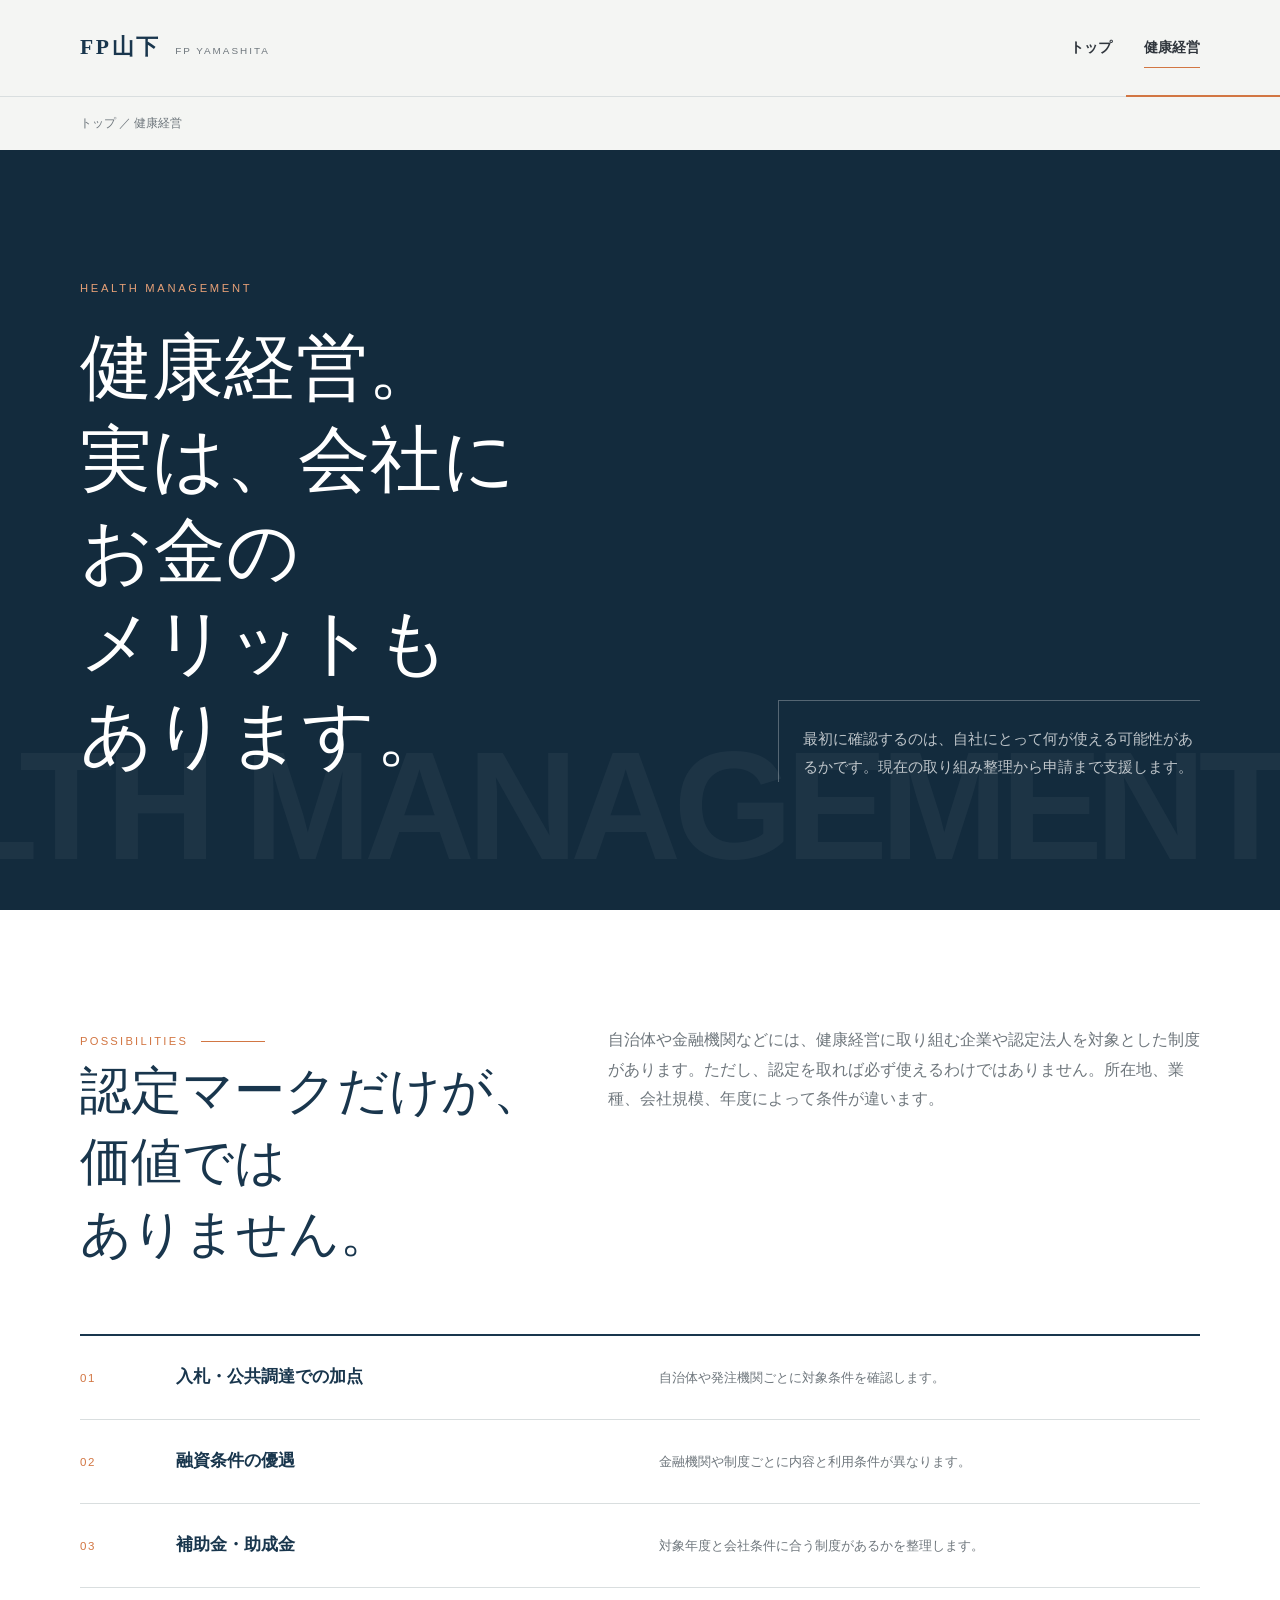
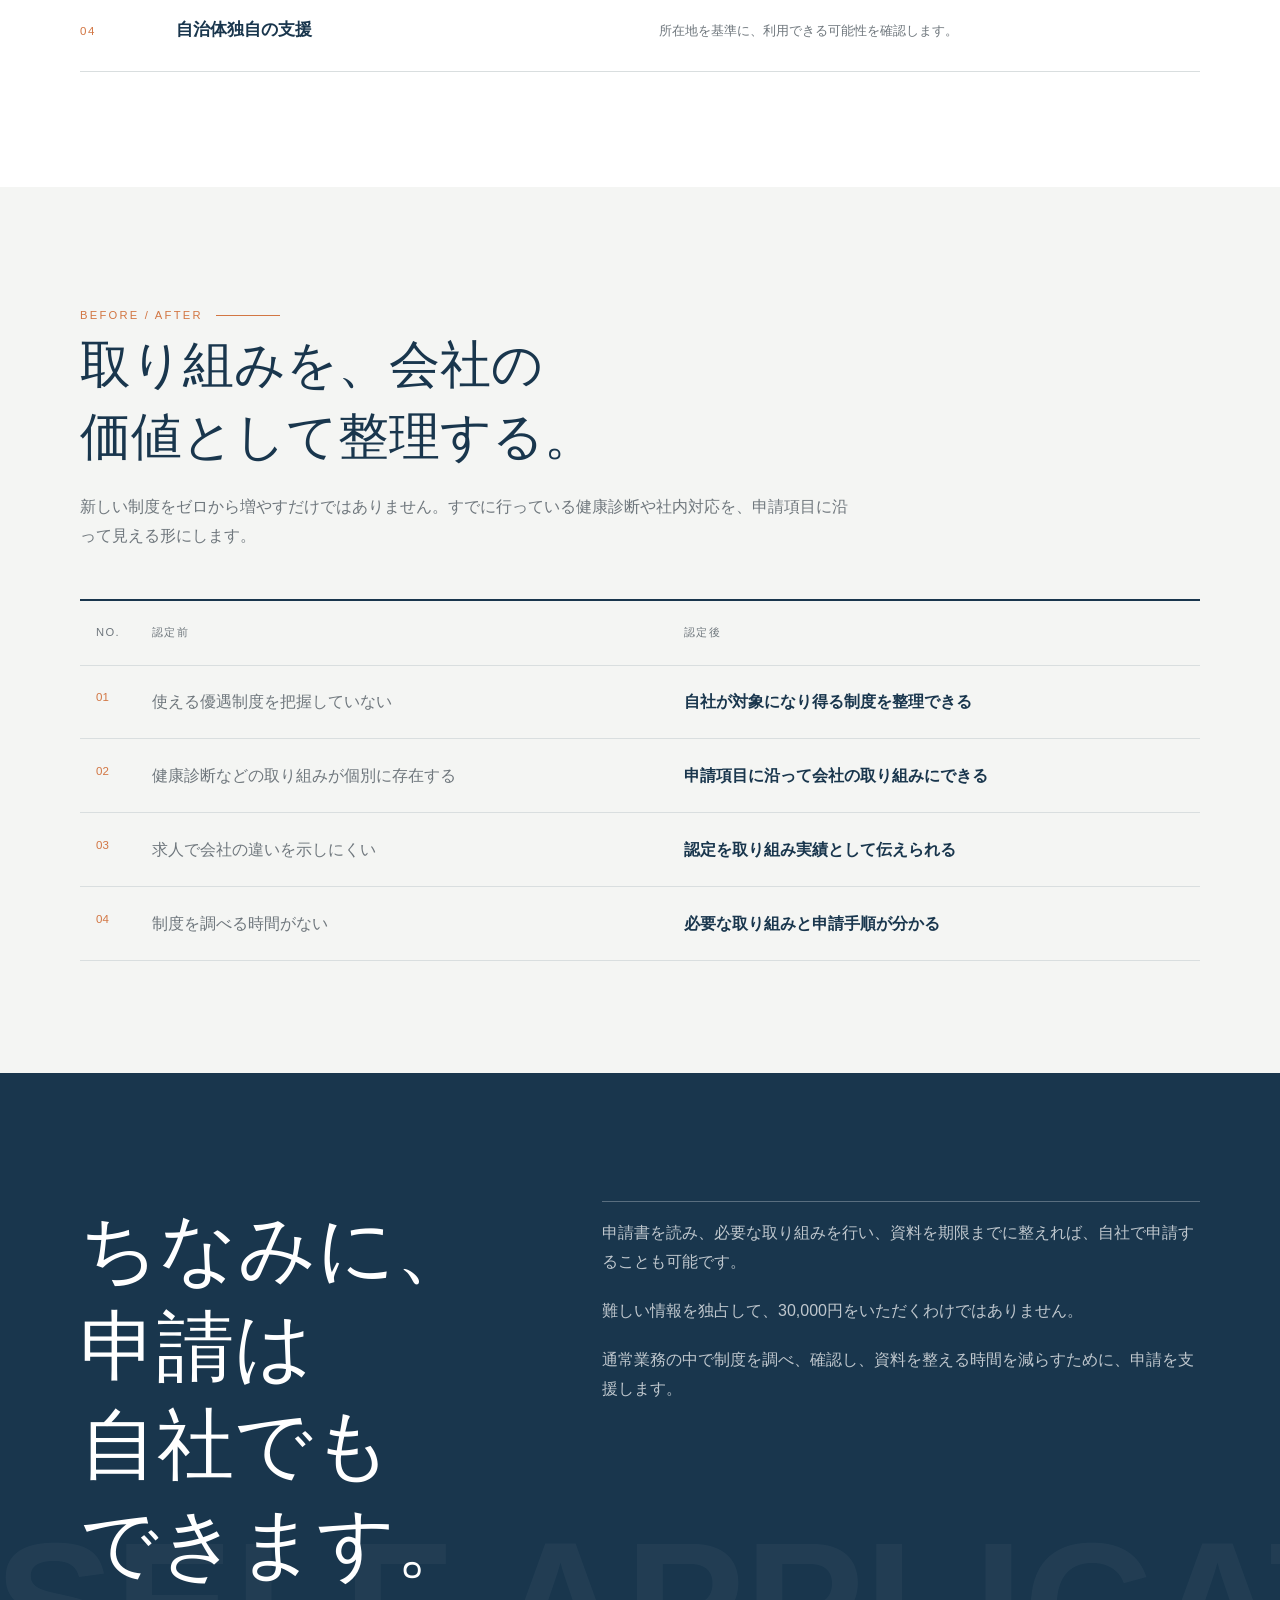
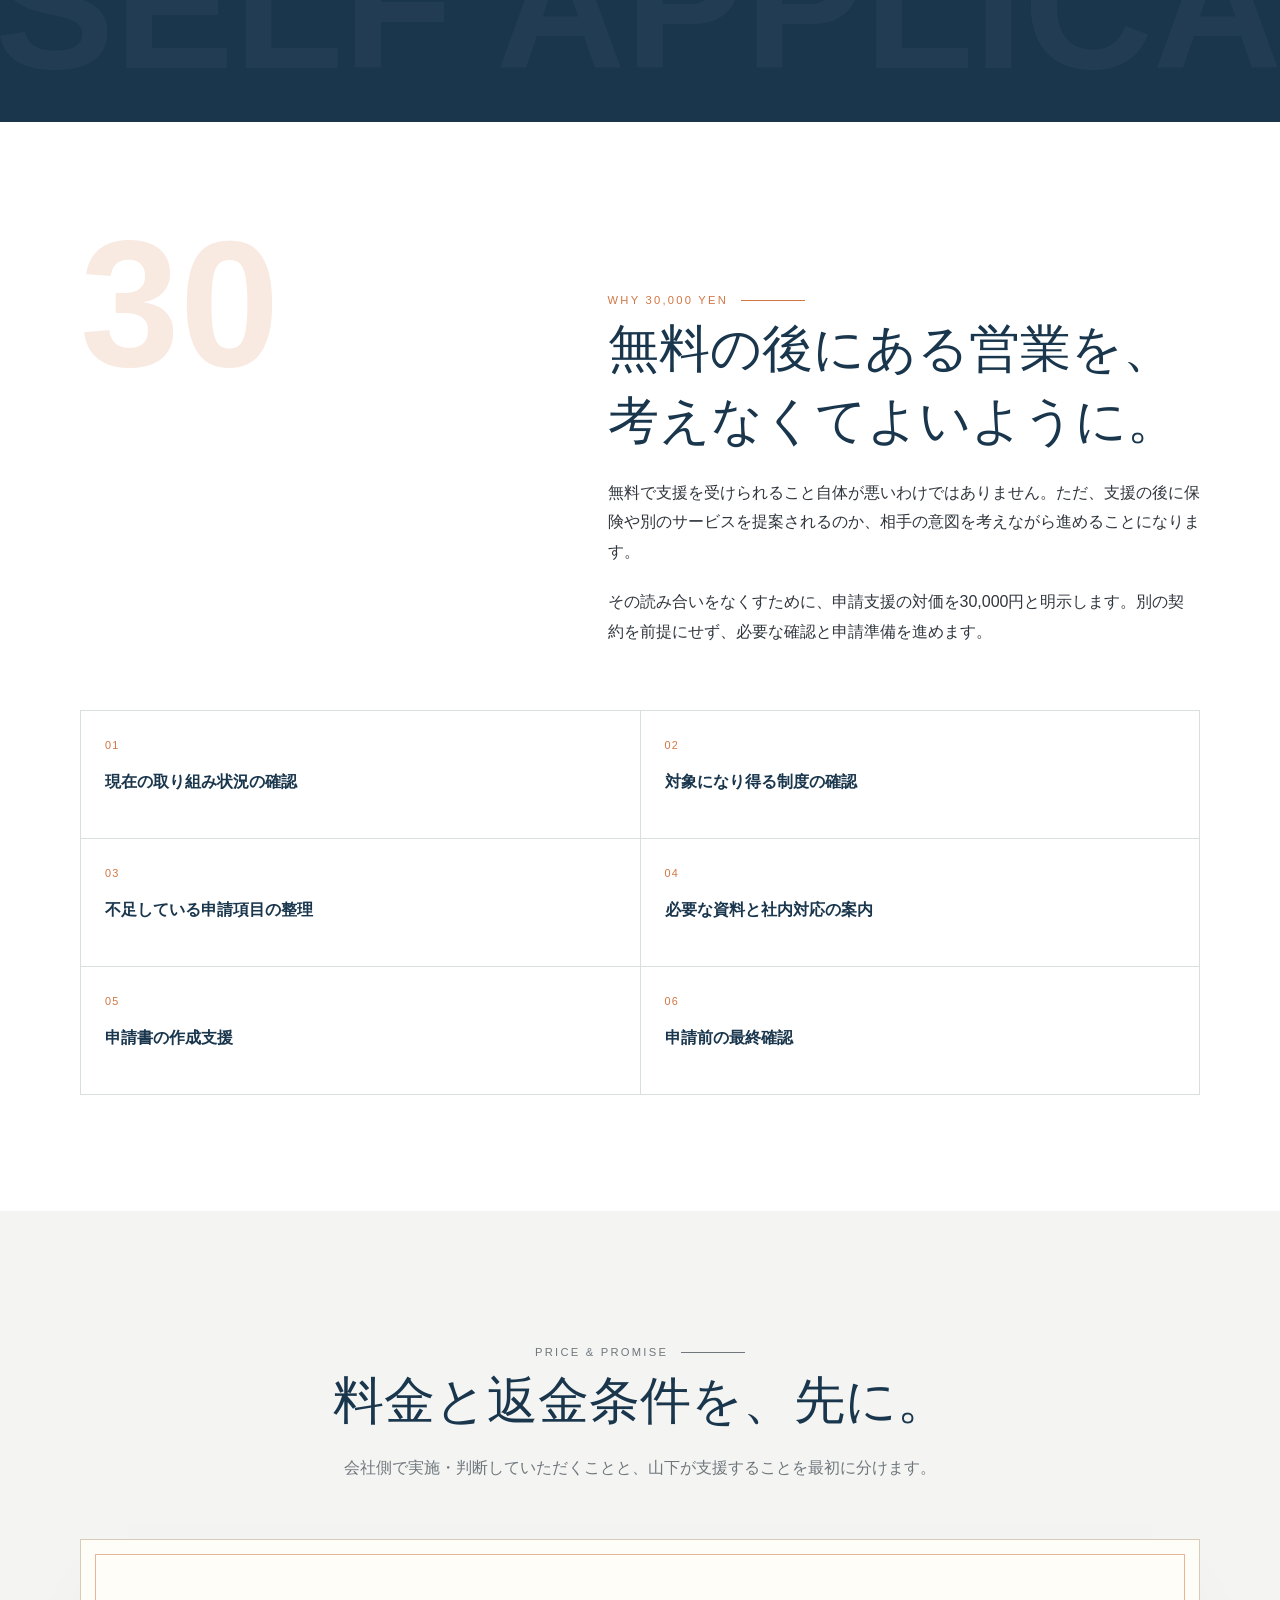
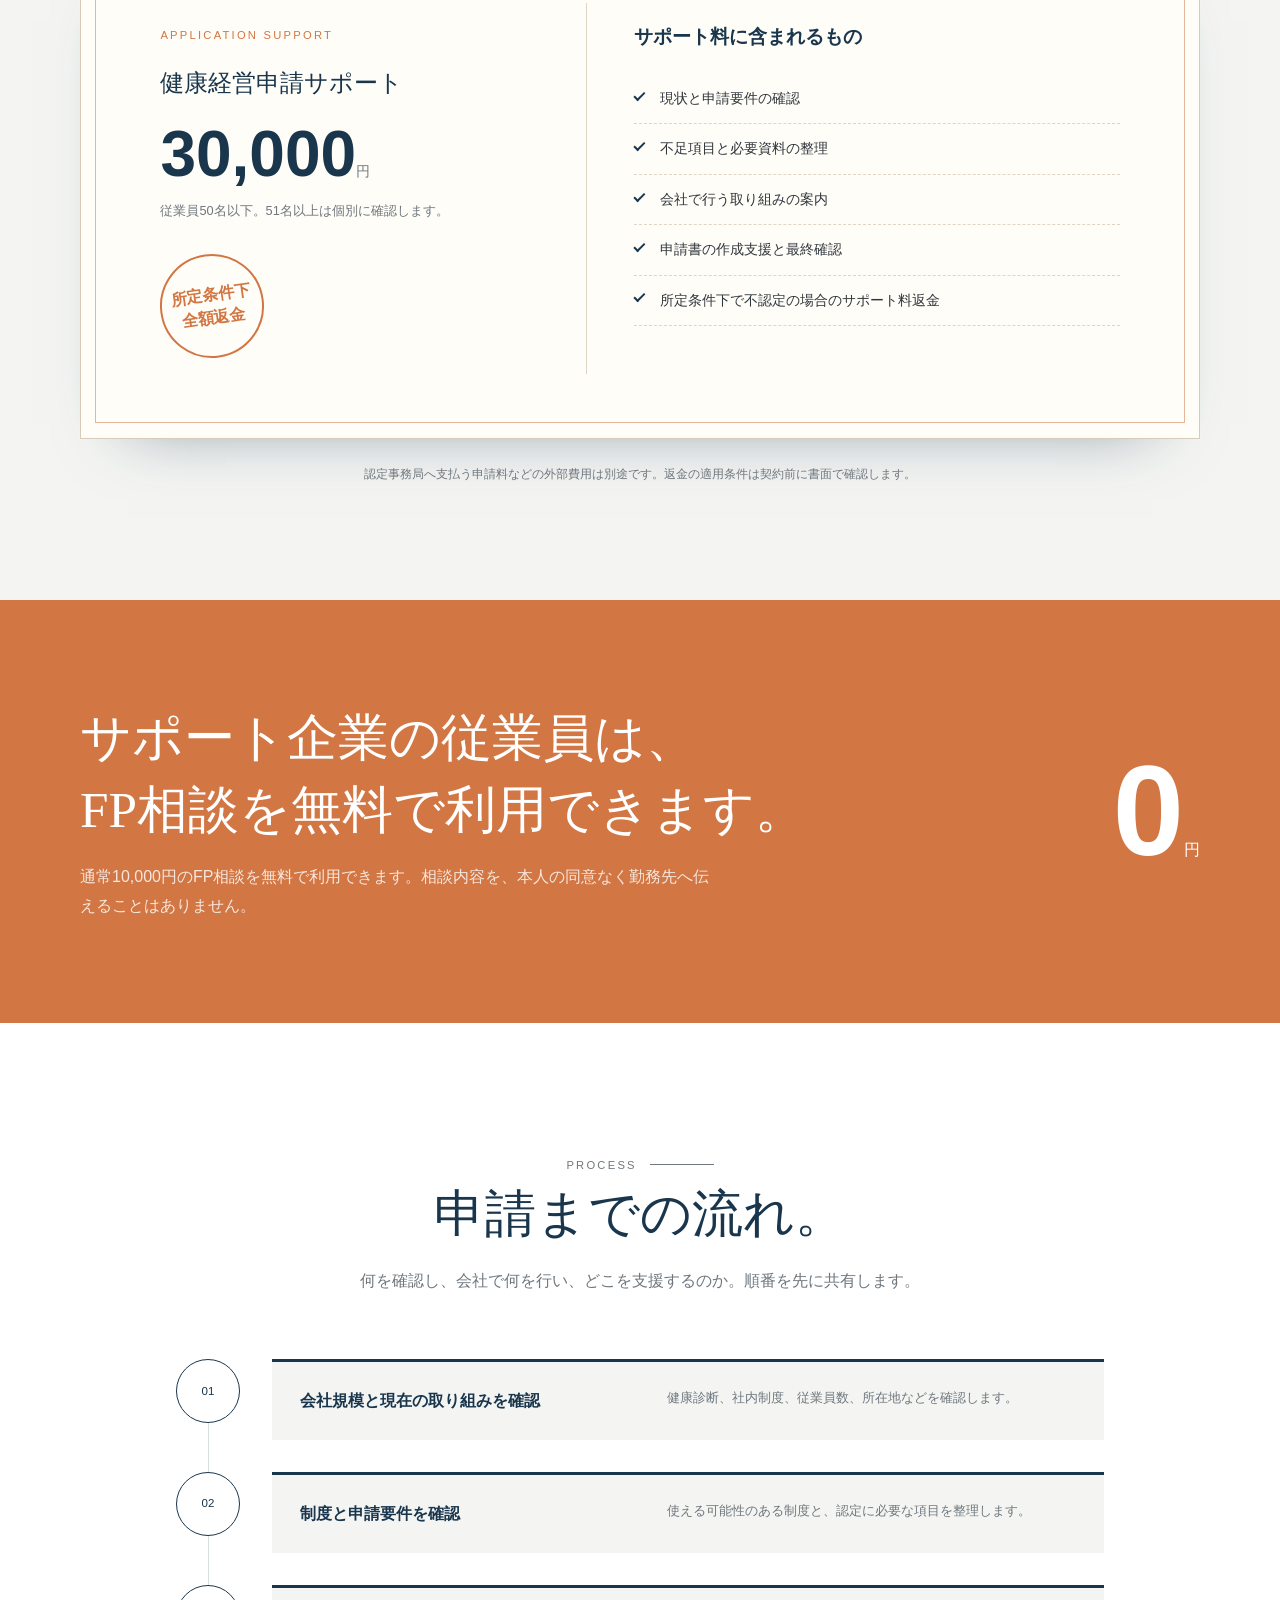
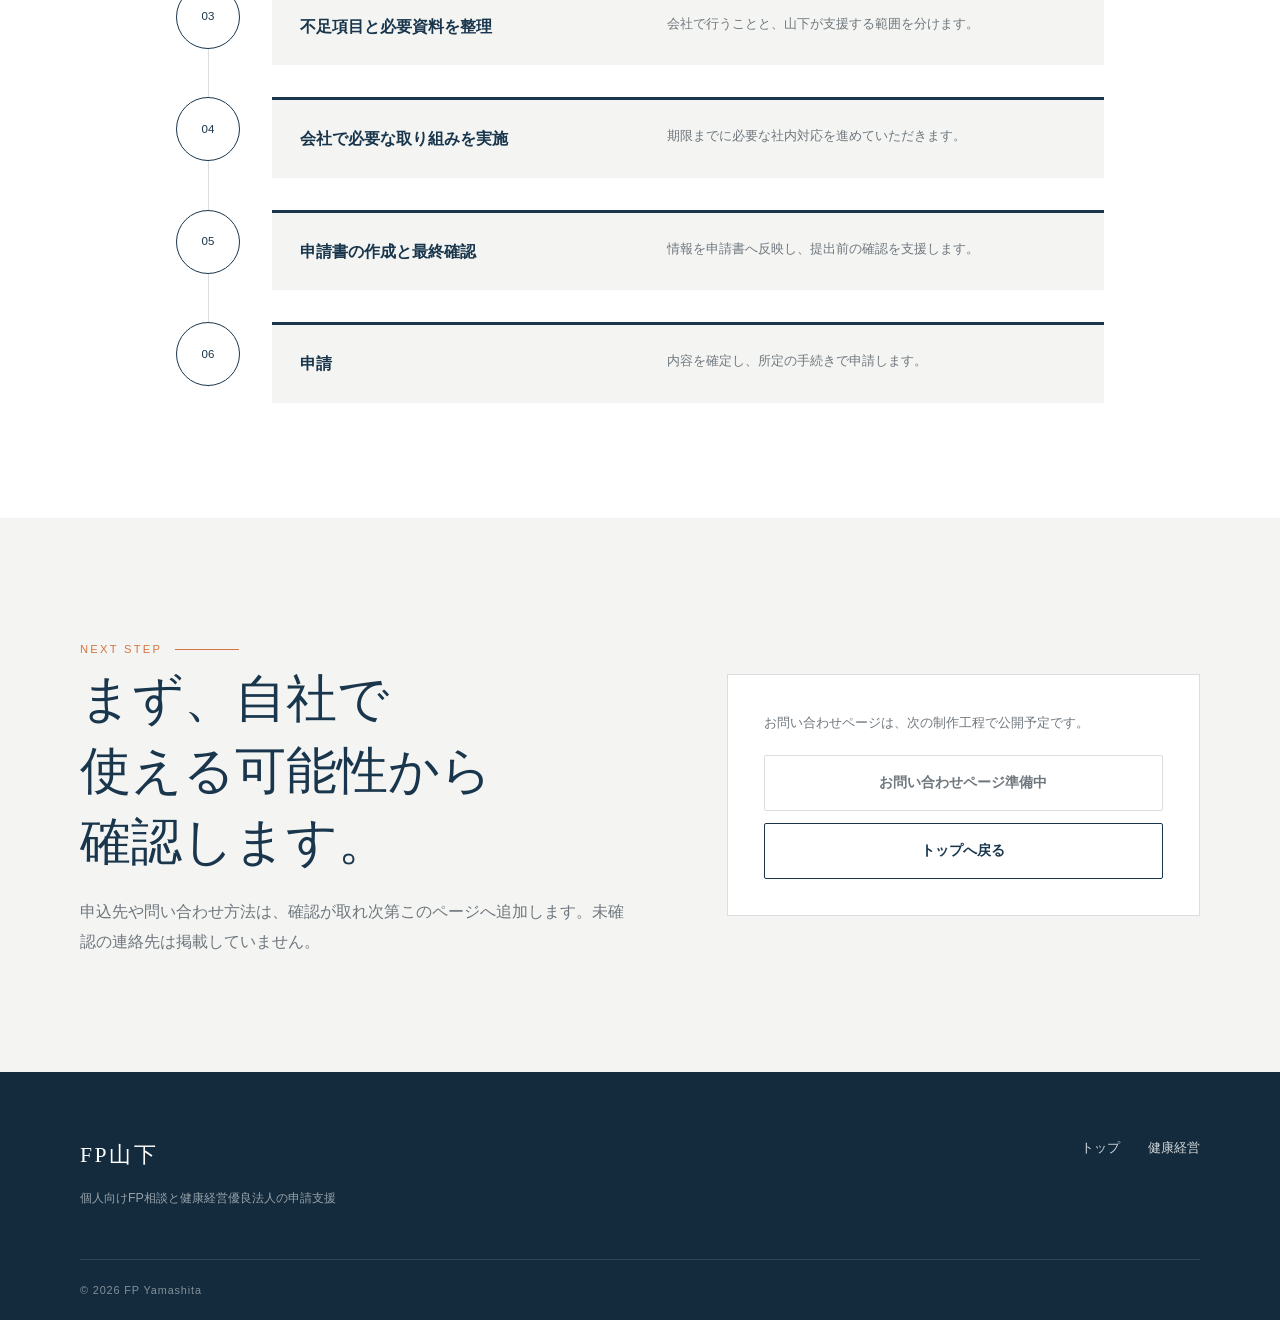
==== health-management.html @ 59bc4664 "Add health management page" ====
<!doctype html>
<html lang="ja">
<head>
  <meta charset="utf-8">
  <meta name="viewport" content="width=device-width, initial-scale=1.0">
  <meta name="robots" content="noindex, nofollow">
  <meta name="theme-color" content="#19364D">
  <title>健康経営申請サポート｜FP山下</title>
  <meta name="description" content="建設業を中心に、健康経営優良法人の申請を30,000円で支援。自社申請できることも先に伝え、使える可能性のある制度と申請手順を整理します。">
  <link rel="canonical" href="https://dokechi.github.io/fp-yamashita/health-management.html">
  <meta property="og:type" content="website">
  <meta property="og:title" content="健康経営申請サポート｜FP山下">
  <meta property="og:description" content="健康経営優良法人の申請支援について、金銭的メリットの可能性、料金、返金条件、申請の流れをまとめています。">
  <meta property="og:url" content="https://dokechi.github.io/fp-yamashita/health-management.html">
  <meta name="twitter:card" content="summary">
  <link rel="stylesheet" href="assets/css/_shared.css">
  <style>
    @media (max-width: 768px) {
      .page-hero__inner { padding-top: 4.5rem; }
    }
  </style>
  <script type="application/ld+json">
  {
    "@context": "https://schema.org",
    "@type": "WebPage",
    "name": "健康経営申請サポート｜FP山下",
    "url": "https://dokechi.github.io/fp-yamashita/health-management.html",
    "description": "健康経営優良法人の申請支援について、金銭的メリットの可能性、料金、返金条件、申請の流れをまとめたページです。",
    "isPartOf": {
      "@type": "WebSite",
      "name": "FP山下",
      "url": "https://dokechi.github.io/fp-yamashita/"
    }
  }
  </script>
</head>
<body>
  <a class="skip-link" href="#main">本文へ移動</a>

  <!-- ZOROYA:HEADER -->
  <header class="site-header">
    <div class="site-header__inner">
      <a class="site-brand" href="index.html" aria-label="FP山下 トップページ">
        <span class="site-brand__name">FP山下</span>
        <span class="site-brand__en">FP YAMASHITA</span>
      </a>
      <button class="site-menu-toggle" type="button" aria-expanded="false" aria-controls="site-nav">
        <span></span><span></span><span></span>
        <span class="sr-only">メニューを開く</span>
      </button>
      <nav id="site-nav" class="site-nav" aria-label="メインメニュー">
        <a href="index.html">トップ</a>
        <a href="health-management.html" aria-current="page">健康経営</a>
      </nav>
    </div>
  </header>
  <!-- /ZOROYA:HEADER -->

  <!-- ZOROYA:MAIN -->
  <main id="main">
    <div class="breadcrumb" aria-label="パンくずリスト"><a href="index.html">トップ</a> ／ 健康経営</div>

    <section class="page-hero" aria-labelledby="page-title">
      <div class="page-hero__inner">
        <div class="page-hero__copy">
          <p class="page-hero__eyebrow">HEALTH MANAGEMENT</p>
          <h1 id="page-title">健康経営。<br>実は、会社にお金の<br>メリットもあります。</h1>
        </div>
        <p class="page-hero__lead">最初に確認するのは、自社にとって何が使える可能性があるかです。現在の取り組み整理から申請まで支援します。</p>
      </div>
    </section>

    <section class="health-benefits" aria-labelledby="benefits-title">
      <div class="section-shell">
        <div class="health-benefits__head">
          <div>
            <p class="section-label">POSSIBILITIES</p>
            <h2 id="benefits-title">認定マークだけが、<br>価値ではありません。</h2>
          </div>
          <p class="health-benefits__copy">自治体や金融機関などには、健康経営に取り組む企業や認定法人を対象とした制度があります。ただし、認定を取れば必ず使えるわけではありません。所在地、業種、会社規模、年度によって条件が違います。</p>
        </div>
        <div class="health-benefits__index">
          <div class="health-benefits__row"><span class="health-benefits__no">01</span><strong>入札・公共調達での加点</strong><span>自治体や発注機関ごとに対象条件を確認します。</span></div>
          <div class="health-benefits__row"><span class="health-benefits__no">02</span><strong>融資条件の優遇</strong><span>金融機関や制度ごとに内容と利用条件が異なります。</span></div>
          <div class="health-benefits__row"><span class="health-benefits__no">03</span><strong>補助金・助成金</strong><span>対象年度と会社条件に合う制度があるかを整理します。</span></div>
          <div class="health-benefits__row"><span class="health-benefits__no">04</span><strong>自治体独自の支援</strong><span>所在地を基準に、利用できる可能性を確認します。</span></div>
        </div>
      </div>
    </section>

    <section class="health-comparison" aria-labelledby="comparison-title">
      <div class="section-shell">
        <div class="health-comparison__head">
          <p class="section-label">BEFORE / AFTER</p>
          <h2 id="comparison-title">取り組みを、会社の価値として整理する。</h2>
          <p class="health-comparison__lead">新しい制度をゼロから増やすだけではありません。すでに行っている健康診断や社内対応を、申請項目に沿って見える形にします。</p>
        </div>
        <div class="health-table" role="table" aria-label="認定前と認定後の比較">
          <div class="health-table__row health-table__row--head" role="row"><div role="columnheader">NO.</div><div role="columnheader">認定前</div><div role="columnheader">認定後</div></div>
          <div class="health-table__row" role="row"><div class="health-table__no" role="cell">01</div><div class="health-table__before" role="cell">使える優遇制度を把握していない</div><div class="health-table__after" role="cell">自社が対象になり得る制度を整理できる</div></div>
          <div class="health-table__row" role="row"><div class="health-table__no" role="cell">02</div><div class="health-table__before" role="cell">健康診断などの取り組みが個別に存在する</div><div class="health-table__after" role="cell">申請項目に沿って会社の取り組みにできる</div></div>
          <div class="health-table__row" role="row"><div class="health-table__no" role="cell">03</div><div class="health-table__before" role="cell">求人で会社の違いを示しにくい</div><div class="health-table__after" role="cell">認定を取り組み実績として伝えられる</div></div>
          <div class="health-table__row" role="row"><div class="health-table__no" role="cell">04</div><div class="health-table__before" role="cell">制度を調べる時間がない</div><div class="health-table__after" role="cell">必要な取り組みと申請手順が分かる</div></div>
        </div>
      </div>
    </section>

    <section class="health-statement" aria-labelledby="self-title">
      <div class="section-shell health-statement__inner">
        <h2 id="self-title">ちなみに、<br>申請は自社でも<br>できます。</h2>
        <div class="health-statement__body">
          <p>申請書を読み、必要な取り組みを行い、資料を期限までに整えれば、自社で申請することも可能です。</p>
          <p>難しい情報を独占して、30,000円をいただくわけではありません。</p>
          <p>通常業務の中で制度を調べ、確認し、資料を整える時間を減らすために、申請を支援します。</p>
        </div>
      </div>
    </section>

    <section class="health-reason" aria-labelledby="reason-title">
      <div class="section-shell">
        <div class="health-reason__grid">
          <div class="health-reason__number" aria-hidden="true">30</div>
          <div class="health-reason__copy">
            <p class="section-label">WHY 30,000 YEN</p>
            <h2 id="reason-title">無料の後にある営業を、考えなくてよいように。</h2>
            <p>無料で支援を受けられること自体が悪いわけではありません。ただ、支援の後に保険や別のサービスを提案されるのか、相手の意図を考えながら進めることになります。</p>
            <p>その読み合いをなくすために、申請支援の対価を30,000円と明示します。別の契約を前提にせず、必要な確認と申請準備を進めます。</p>
          </div>
        </div>
        <div class="health-scope" aria-label="サポート内容">
          <div class="health-scope__item"><span>01</span><strong>現在の取り組み状況の確認</strong></div>
          <div class="health-scope__item"><span>02</span><strong>対象になり得る制度の確認</strong></div>
          <div class="health-scope__item"><span>03</span><strong>不足している申請項目の整理</strong></div>
          <div class="health-scope__item"><span>04</span><strong>必要な資料と社内対応の案内</strong></div>
          <div class="health-scope__item"><span>05</span><strong>申請書の作成支援</strong></div>
          <div class="health-scope__item"><span>06</span><strong>申請前の最終確認</strong></div>
        </div>
      </div>
    </section>

    <section class="health-price" aria-labelledby="price-title">
      <div class="section-shell">
        <div class="health-price__head">
          <p class="section-label">PRICE &amp; PROMISE</p>
          <h2 id="price-title">料金と返金条件を、先に。</h2>
          <p>会社側で実施・判断していただくことと、山下が支援することを最初に分けます。</p>
        </div>
        <div class="health-certificate">
          <div class="health-certificate__frame">
            <div class="health-certificate__left">
              <span class="health-certificate__label">APPLICATION SUPPORT</span>
              <div class="health-certificate__plan">健康経営申請サポート</div>
              <div class="health-certificate__price">30,000<small>円</small></div>
              <p>従業員50名以下。51名以上は個別に確認します。</p>
              <div class="health-certificate__stamp">所定条件下<br>全額返金</div>
            </div>
            <div class="health-certificate__right">
              <h3>サポート料に含まれるもの</h3>
              <ul>
                <li>現状と申請要件の確認</li>
                <li>不足項目と必要資料の整理</li>
                <li>会社で行う取り組みの案内</li>
                <li>申請書の作成支援と最終確認</li>
                <li>所定条件下で不認定の場合のサポート料返金</li>
              </ul>
            </div>
          </div>
        </div>
        <p class="health-price__notes">認定事務局へ支払う申請料などの外部費用は別途です。返金の適用条件は契約前に書面で確認します。</p>
      </div>
    </section>

    <section class="health-employee" aria-labelledby="employee-title">
      <div class="section-shell health-employee__inner">
        <div>
          <h2 id="employee-title">サポート企業の従業員は、<br>FP相談を無料で利用できます。</h2>
          <p>通常10,000円のFP相談を無料で利用できます。相談内容を、本人の同意なく勤務先へ伝えることはありません。</p>
        </div>
        <div class="health-employee__zero">0<small>円</small></div>
      </div>
    </section>

    <section class="health-process" aria-labelledby="process-title">
      <div class="section-shell">
        <div class="health-process__head">
          <p class="section-label">PROCESS</p>
          <h2 id="process-title">申請までの流れ。</h2>
          <p>何を確認し、会社で何を行い、どこを支援するのか。順番を先に共有します。</p>
        </div>
        <div class="health-process__lanes">
          <div class="health-process__row"><span class="health-process__node">01</span><div class="health-process__card"><strong>会社規模と現在の取り組みを確認</strong><p>健康診断、社内制度、従業員数、所在地などを確認します。</p></div></div>
          <div class="health-process__row"><span class="health-process__node">02</span><div class="health-process__card"><strong>制度と申請要件を確認</strong><p>使える可能性のある制度と、認定に必要な項目を整理します。</p></div></div>
          <div class="health-process__row"><span class="health-process__node">03</span><div class="health-process__card"><strong>不足項目と必要資料を整理</strong><p>会社で行うことと、山下が支援する範囲を分けます。</p></div></div>
          <div class="health-process__row"><span class="health-process__node">04</span><div class="health-process__card"><strong>会社で必要な取り組みを実施</strong><p>期限までに必要な社内対応を進めていただきます。</p></div></div>
          <div class="health-process__row"><span class="health-process__node">05</span><div class="health-process__card"><strong>申請書の作成と最終確認</strong><p>情報を申請書へ反映し、提出前の確認を支援します。</p></div></div>
          <div class="health-process__row"><span class="health-process__node">06</span><div class="health-process__card"><strong>申請</strong><p>内容を確定し、所定の手続きで申請します。</p></div></div>
        </div>
      </div>
    </section>

    <section class="health-cta" aria-labelledby="cta-title">
      <div class="section-shell health-cta__grid">
        <div>
          <p class="section-label">NEXT STEP</p>
          <h2 id="cta-title">まず、自社で使える可能性から確認します。</h2>
          <p class="health-cta__lead">申込先や問い合わせ方法は、確認が取れ次第このページへ追加します。未確認の連絡先は掲載していません。</p>
        </div>
        <div class="health-cta__panel">
          <p>お問い合わせページは、次の制作工程で公開予定です。</p>
          <div class="health-cta__actions">
            <span class="button button--disabled" aria-disabled="true">お問い合わせページ準備中</span>
            <a class="button button--ghost" href="index.html">トップへ戻る</a>
          </div>
        </div>
      </div>
    </section>
  </main>
  <!-- /ZOROYA:MAIN -->

  <!-- ZOROYA:FOOTER -->
  <footer class="site-footer">
    <div class="site-footer__inner">
      <div>
        <div class="site-footer__brand">FP山下</div>
        <p>個人向けFP相談と健康経営優良法人の申請支援</p>
      </div>
      <nav class="site-footer__nav" aria-label="フッターメニュー">
        <a href="index.html">トップ</a>
        <a href="health-management.html" aria-current="page">健康経営</a>
      </nav>
    </div>
    <div class="site-footer__bottom">&copy; 2026 FP Yamashita</div>
  </footer>
  <!-- /ZOROYA:FOOTER -->

  <script src="assets/js/app.js" defer></script>
</body>
</html>
---- assets/css/_shared.css ----
:root {
  color-scheme: light;
  --color-bg: #F4F5F3;
  --color-surface: #FFFFFF;
  --color-ink: #19364D;
  --color-text: #30363D;
  --color-muted: #6F777D;
  --color-accent: #D27643;
  --color-line: #D9DEDF;
  --color-dark: #132B3D;
  --font-mincho: "Yu Mincho", "Hiragino Mincho ProN", serif;
  --font-gothic: "Hiragino Kaku Gothic ProN", "Yu Gothic", Meiryo, sans-serif;
  --content-width: 1120px;
}

*,
*::before,
*::after {
  box-sizing: border-box;
}

html {
  min-width: 320px;
  scroll-behavior: smooth;
  background: var(--color-bg);
}

body {
  margin: 0;
  min-height: 100svh;
  color: var(--color-text);
  background: var(--color-bg);
  font-family: var(--font-gothic);
  line-height: 1.85;
  -webkit-font-smoothing: antialiased;
  overflow-x: hidden;
}

body.is-menu-open {
  overflow: hidden;
}

a {
  color: inherit;
}

button,
input,
textarea,
select {
  font: inherit;
}

input,
textarea,
select {
  max-width: 100%;
  box-sizing: border-box;
}

input[type="text"],
input[type="email"],
input[type="tel"],
input[type="url"],
textarea,
select {
  width: 100%;
  font-size: 16px;
}

h1,
h2,
h3,
.lead,
.button,
summary {
  word-break: auto-phrase;
  text-wrap: balance;
}

.sr-only {
  position: absolute;
  width: 1px;
  height: 1px;
  padding: 0;
  margin: -1px;
  overflow: hidden;
  clip: rect(0, 0, 0, 0);
  white-space: nowrap;
  border: 0;
}

.skip-link {
  position: fixed;
  top: 0.75rem;
  left: 0.75rem;
  z-index: 100;
  padding: 0.65rem 1rem;
  color: #FFFFFF;
  background: var(--color-dark);
  border-radius: 2px;
  transform: translateY(-180%);
}

.skip-link:focus {
  transform: translateY(0);
}

.site-header {
  position: relative;
  z-index: 30;
  color: var(--color-ink);
  background: rgba(244, 245, 243, 0.94);
  border-bottom: 1px solid var(--color-line);
  backdrop-filter: blur(12px);
}

.site-header::after {
  content: "";
  position: absolute;
  right: 0;
  bottom: -1px;
  width: clamp(3rem, 12vw, 10rem);
  height: 2px;
  background: var(--color-accent);
}

.site-header__inner {
  width: min(100% - 3rem, var(--content-width));
  min-height: 6rem;
  margin-inline: auto;
  display: flex;
  align-items: center;
  justify-content: space-between;
  gap: 2rem;
}

.site-brand {
  display: inline-flex;
  align-items: baseline;
  gap: 0.9rem;
  color: var(--color-ink);
  text-decoration: none;
}

.site-brand__name {
  font-family: var(--font-mincho);
  font-size: 1.35rem;
  font-weight: 600;
  letter-spacing: 0.12em;
}

.site-brand__en {
  color: var(--color-muted);
  font-size: 0.62rem;
  letter-spacing: 0.2em;
}

.site-nav {
  display: flex;
  align-items: center;
  gap: 2rem;
}

.site-nav a {
  position: relative;
  color: var(--color-text);
  font-size: 0.85rem;
  font-weight: 600;
  text-decoration: none;
}

.site-nav a::after {
  content: "";
  position: absolute;
  left: 0;
  right: 100%;
  bottom: -0.45rem;
  height: 1px;
  background: var(--color-accent);
  transition: right 0.25s ease;
}

.site-nav a:hover::after,
.site-nav a[aria-current="page"]::after {
  right: 0;
}

.site-menu-toggle {
  display: none;
  width: 2.75rem;
  height: 2.75rem;
  padding: 0.7rem;
  border: 1px solid var(--color-line);
  background: transparent;
  cursor: pointer;
}

.site-menu-toggle > span:not(.sr-only) {
  display: block;
  width: 100%;
  height: 1px;
  margin: 0.28rem 0;
  background: var(--color-ink);
  transition: transform 0.25s ease, opacity 0.25s ease;
}

.site-header.is-menu-open .site-menu-toggle > span:nth-child(1) {
  transform: translateY(0.57rem) rotate(45deg);
}

.site-header.is-menu-open .site-menu-toggle > span:nth-child(2) {
  opacity: 0;
}

.site-header.is-menu-open .site-menu-toggle > span:nth-child(3) {
  transform: translateY(-0.57rem) rotate(-45deg);
}

.site-footer {
  color: rgba(255, 255, 255, 0.82);
  background: var(--color-dark);
}

.site-footer__inner {
  width: min(100% - 3rem, var(--content-width));
  margin-inline: auto;
  padding: 4rem 0 3rem;
  display: grid;
  grid-template-columns: 1fr auto;
  gap: 3rem;
  align-items: start;
}

.site-footer__brand {
  color: #FFFFFF;
  font-family: var(--font-mincho);
  font-size: 1.35rem;
  letter-spacing: 0.12em;
}

.site-footer p {
  margin: 0.75rem 0 0;
  color: rgba(255, 255, 255, 0.56);
  font-size: 0.78rem;
}

.site-footer__nav {
  display: flex;
  gap: 1.75rem;
}

.site-footer__nav a {
  font-size: 0.8rem;
  text-decoration: none;
}

.site-footer__nav a:hover {
  color: #FFFFFF;
}

.site-footer__bottom {
  width: min(100% - 3rem, var(--content-width));
  margin-inline: auto;
  padding: 1.25rem 0;
  border-top: 1px solid rgba(255, 255, 255, 0.13);
  color: rgba(255, 255, 255, 0.48);
  font-size: 0.68rem;
  letter-spacing: 0.08em;
}

.section-label {
  display: inline-flex;
  align-items: center;
  gap: 0.8rem;
  margin: 0;
  color: var(--color-accent);
  font-size: 0.7rem;
  letter-spacing: 0.2em;
}

.section-label::after {
  content: "";
  width: 4rem;
  height: 1px;
  background: currentColor;
}

.button {
  display: inline-flex;
  align-items: center;
  justify-content: center;
  gap: 1rem;
  min-height: 3.5rem;
  padding: 0.9rem 1.45rem;
  border: 1px solid transparent;
  border-radius: 2px;
  font-size: 0.88rem;
  font-weight: 700;
  line-height: 1.4;
  text-decoration: none;
  transition: transform 0.2s ease, background 0.2s ease, color 0.2s ease;
}

.button:hover {
  transform: translateY(-2px);
}

.button--primary {
  color: #FFFFFF;
  background: var(--color-ink);
}

.button--primary:hover {
  background: #244A66;
}

.button--ghost {
  color: var(--color-ink);
  border-color: var(--color-ink);
  background: transparent;
}

.button--disabled {
  color: var(--color-muted);
  border-color: var(--color-line);
  background: rgba(255, 255, 255, 0.5);
  cursor: not-allowed;
}

/* Temporary home */
.home-page {
  background:
    radial-gradient(circle at 84% 18%, rgba(210, 118, 67, 0.13), transparent 26rem),
    linear-gradient(135deg, rgba(255, 255, 255, 0.75), transparent 48%),
    var(--color-bg);
}

.home-main {
  min-height: calc(100svh - 6rem);
}

.home-hero {
  position: relative;
  width: min(100% - 3rem, var(--content-width));
  min-height: 46rem;
  margin-inline: auto;
  padding: clamp(5rem, 10vw, 8rem) 0;
  display: grid;
  grid-template-columns: minmax(0, 1.1fr) minmax(16rem, 0.9fr);
  gap: clamp(3rem, 7vw, 7rem);
  align-items: center;
}

.home-hero::before {
  content: "";
  position: absolute;
  left: 0;
  top: 0;
  bottom: 0;
  width: 1px;
  background: var(--color-line);
}

.home-hero__content {
  position: relative;
  z-index: 1;
}

.home-hero h1 {
  margin: 2rem 0 0;
  color: var(--color-ink);
  font-family: var(--font-mincho);
  font-size: clamp(3.8rem, 7.7vw, 6.8rem);
  font-weight: 500;
  line-height: 1.12;
  letter-spacing: -0.045em;
}

.home-hero__lead {
  max-width: 39rem;
  margin: 2.5rem 0 0;
  padding-left: 1.2rem;
  border-left: 3px solid var(--color-accent);
  font-size: clamp(1rem, 2vw, 1.12rem);
}

.home-hero__note {
  max-width: 40rem;
  margin: 1rem 0 0 1.4rem;
  color: var(--color-muted);
  font-size: 0.86rem;
}

.home-hero__actions {
  margin-top: 2.2rem;
  display: flex;
  align-items: center;
  gap: 1.2rem;
  flex-wrap: wrap;
}

.home-hero__progress {
  color: var(--color-muted);
  font-size: 0.75rem;
}

.home-hero__mark {
  position: relative;
  min-height: 23rem;
  display: flex;
  flex-direction: column;
  justify-content: center;
  padding: 3rem;
  color: rgba(25, 54, 77, 0.72);
  border: 1px solid var(--color-line);
  background: rgba(255, 255, 255, 0.42);
}

.home-hero__mark::before,
.home-hero__mark::after {
  content: "";
  position: absolute;
  background: var(--color-accent);
}

.home-hero__mark::before {
  top: -1px;
  left: -1px;
  width: 5rem;
  height: 3px;
}

.home-hero__mark::after {
  right: 2rem;
  bottom: 2rem;
  width: 0.75rem;
  height: 0.75rem;
  border-radius: 50%;
}

.home-hero__mark span {
  font-size: 0.82rem;
  letter-spacing: 0.1em;
}

.home-hero__mark strong {
  margin-top: 0.7rem;
  color: var(--color-ink);
  font-family: var(--font-mincho);
  font-size: clamp(3rem, 5vw, 5rem);
  font-weight: 500;
  line-height: 1;
}

/* Fixed-page basics */
.page-hero {
  position: relative;
  overflow: hidden;
  background: var(--color-dark);
  color: #FFFFFF;
}

.page-hero::before {
  content: "HEALTH MANAGEMENT";
  position: absolute;
  right: -0.03em;
  bottom: -0.25em;
  color: rgba(255, 255, 255, 0.045);
  font-size: clamp(4rem, 12vw, 10rem);
  font-weight: 700;
  letter-spacing: -0.05em;
  white-space: nowrap;
}

.page-hero__inner {
  position: relative;
  z-index: 1;
  width: min(100% - 3rem, var(--content-width));
  min-height: 34rem;
  margin-inline: auto;
  padding: clamp(5rem, 10vw, 8rem) 0;
  display: grid;
  grid-template-columns: minmax(0, 1.2fr) minmax(16rem, 0.8fr);
  gap: 4rem;
  align-items: end;
}

.page-hero__eyebrow {
  margin: 0 0 1.5rem;
  color: #E6A077;
  font-size: 0.7rem;
  letter-spacing: 0.24em;
}

.page-hero h1 {
  margin: 0;
  font-family: var(--font-mincho);
  font-size: clamp(2.7rem, 5.6vw, 5.1rem);
  font-weight: 500;
  line-height: 1.28;
}

.page-hero__lead {
  margin: 0;
  padding: 1.5rem 0 0 1.5rem;
  border-top: 1px solid rgba(255, 255, 255, 0.28);
  border-left: 1px solid rgba(255, 255, 255, 0.28);
  color: rgba(255, 255, 255, 0.72);
  font-size: 0.96rem;
}

.breadcrumb {
  width: min(100% - 3rem, var(--content-width));
  margin: 0 auto;
  padding: 1rem 0;
  color: var(--color-muted);
  font-size: 0.72rem;
}

.breadcrumb a {
  text-decoration: none;
}

.section-shell {
  width: min(100% - 3rem, var(--content-width));
  margin-inline: auto;
}

.health-benefits {
  padding: clamp(5rem, 9vw, 7.5rem) 0;
  background: var(--color-surface);
}

.health-benefits__head {
  display: grid;
  grid-template-columns: 0.8fr 1.2fr;
  gap: 4rem;
  align-items: start;
}

.health-benefits h2,
.health-comparison h2,
.health-reason h2,
.health-price h2,
.health-process h2,
.health-cta h2 {
  margin: 0;
  color: var(--color-ink);
  font-family: var(--font-mincho);
  font-size: clamp(2rem, 4vw, 3.25rem);
  font-weight: 500;
  line-height: 1.4;
}

.health-benefits__copy {
  margin: 0;
  color: var(--color-muted);
}

.health-benefits__index {
  margin-top: 4rem;
  border-top: 2px solid var(--color-ink);
}

.health-benefits__row {
  display: grid;
  grid-template-columns: 4rem 1fr 1.2fr;
  gap: 2rem;
  align-items: baseline;
  padding: 1.6rem 0;
  border-bottom: 1px solid var(--color-line);
}

.health-benefits__no {
  color: var(--color-accent);
  font-size: 0.72rem;
  letter-spacing: 0.14em;
}

.health-benefits__row strong {
  color: var(--color-ink);
  font-size: 1.08rem;
}

.health-benefits__row span:last-child {
  color: var(--color-muted);
  font-size: 0.82rem;
}

.health-comparison {
  padding: clamp(5rem, 9vw, 7rem) 0;
}

.health-comparison__head {
  max-width: 48rem;
  margin-bottom: 3rem;
}

.health-comparison__lead {
  margin: 1.2rem 0 0;
  color: var(--color-muted);
}

.health-table {
  border-top: 2px solid var(--color-ink);
}

.health-table__row {
  display: grid;
  grid-template-columns: 3.5rem 1fr 1fr;
  border-bottom: 1px solid var(--color-line);
}

.health-table__row > * {
  padding: 1.35rem 1rem;
}

.health-table__row--head {
  color: var(--color-muted);
  font-size: 0.7rem;
  letter-spacing: 0.12em;
}

.health-table__no {
  color: var(--color-accent);
  font-size: 0.72rem;
}

.health-table__before {
  color: var(--color-muted);
}

.health-table__after {
  color: var(--color-ink);
  font-weight: 700;
}

.health-statement {
  position: relative;
  overflow: hidden;
  padding: clamp(5rem, 10vw, 8rem) 0;
  color: #FFFFFF;
  background: var(--color-ink);
}

.health-statement::before {
  content: "SELF APPLICATION";
  position: absolute;
  left: -0.03em;
  bottom: -0.28em;
  color: rgba(255, 255, 255, 0.04);
  font-size: clamp(5rem, 14vw, 12rem);
  font-weight: 700;
  white-space: nowrap;
}

.health-statement__inner {
  position: relative;
  z-index: 1;
  display: grid;
  grid-template-columns: 0.85fr 1.15fr;
  gap: 5rem;
  align-items: start;
}

.health-statement h2 {
  margin: 0;
  color: #FFFFFF;
  font-family: var(--font-mincho);
  font-size: clamp(2.7rem, 6vw, 5.6rem);
  font-weight: 500;
  line-height: 1.28;
}

.health-statement__body {
  padding-top: 1rem;
  border-top: 1px solid rgba(255, 255, 255, 0.28);
  color: rgba(255, 255, 255, 0.72);
}

.health-statement__body p {
  margin: 0 0 1.2rem;
}

.health-reason {
  padding: clamp(5rem, 9vw, 7.5rem) 0;
  background: var(--color-surface);
}

.health-reason__grid {
  display: grid;
  grid-template-columns: 0.85fr 1.15fr;
  gap: clamp(3rem, 7vw, 7rem);
}

.health-reason__number {
  color: rgba(210, 118, 67, 0.16);
  font-size: clamp(6rem, 14vw, 12rem);
  font-weight: 700;
  line-height: 0.75;
}

.health-reason__copy {
  padding-top: 2rem;
}

.health-reason__copy p {
  margin: 1.3rem 0 0;
}

.health-scope {
  margin-top: 4rem;
  display: grid;
  grid-template-columns: repeat(2, 1fr);
  border-top: 1px solid var(--color-line);
  border-left: 1px solid var(--color-line);
}

.health-scope__item {
  min-height: 8rem;
  padding: 1.5rem;
  border-right: 1px solid var(--color-line);
  border-bottom: 1px solid var(--color-line);
}

.health-scope__item span {
  display: block;
  margin-bottom: 0.7rem;
  color: var(--color-accent);
  font-size: 0.68rem;
  letter-spacing: 0.12em;
}

.health-scope__item strong {
  color: var(--color-ink);
  font-size: 1rem;
}

.health-price {
  padding: clamp(5rem, 9vw, 7.5rem) 0;
}

.health-price__head {
  max-width: 48rem;
  margin: 0 auto 3.5rem;
  text-align: center;
}

.health-price__head p {
  margin: 1rem 0 0;
  color: var(--color-muted);
}

.health-certificate {
  padding: 0.9rem;
  border: 1px solid #D8CBB7;
  background: #FFFDF7;
  box-shadow: 0 2rem 4rem -3rem rgba(25, 54, 77, 0.55);
}

.health-certificate__frame {
  position: relative;
  padding: clamp(2rem, 5vw, 4rem);
  display: grid;
  grid-template-columns: 0.9fr 1.1fr;
  gap: clamp(3rem, 6vw, 6rem);
  border: 1px solid rgba(210, 118, 67, 0.52);
}

.health-certificate__frame::before {
  content: "";
  position: absolute;
  top: 3rem;
  bottom: 3rem;
  left: 45%;
  width: 1px;
  background: #DED5C7;
}

.health-certificate__label {
  color: var(--color-accent);
  font-size: 0.7rem;
  letter-spacing: 0.2em;
}

.health-certificate__plan {
  margin-top: 0.8rem;
  color: var(--color-ink);
  font-family: var(--font-mincho);
  font-size: 1.5rem;
}

.health-certificate__price {
  margin-top: 1rem;
  color: var(--color-ink);
  font-size: clamp(2.8rem, 5vw, 4.5rem);
  font-weight: 700;
  line-height: 1;
  white-space: nowrap;
}

.health-certificate__price small {
  color: var(--color-muted);
  font-size: 0.85rem;
  font-weight: 500;
}

.health-certificate__left p {
  color: var(--color-muted);
  font-size: 0.8rem;
}

.health-certificate__stamp {
  width: 6.5rem;
  height: 6.5rem;
  margin-top: 2rem;
  display: grid;
  place-items: center;
  color: var(--color-accent);
  border: 2px solid var(--color-accent);
  border-radius: 50%;
  font-family: var(--font-mincho);
  font-weight: 700;
  line-height: 1.45;
  text-align: center;
  transform: rotate(-8deg);
}

.health-certificate__right h3 {
  margin: 0 0 1.2rem;
  color: var(--color-ink);
  font-family: var(--font-mincho);
  font-size: 1.2rem;
}

.health-certificate__right ul {
  margin: 0;
  padding: 0;
  list-style: none;
}

.health-certificate__right li {
  position: relative;
  padding: 0.75rem 0 0.75rem 1.6rem;
  border-bottom: 1px dashed #DED5C7;
  font-size: 0.86rem;
}

.health-certificate__right li::before {
  content: "";
  position: absolute;
  left: 0;
  top: 1.12rem;
  width: 0.7rem;
  height: 0.4rem;
  border-left: 2px solid var(--color-ink);
  border-bottom: 2px solid var(--color-ink);
  transform: rotate(-45deg);
}

.health-price__notes {
  margin: 1.5rem auto 0;
  color: var(--color-muted);
  font-size: 0.75rem;
  text-align: center;
}

.health-employee {
  padding: clamp(4.5rem, 8vw, 6.5rem) 0;
  color: #FFFFFF;
  background: var(--color-accent);
}

.health-employee__inner {
  display: grid;
  grid-template-columns: 1fr auto;
  gap: 4rem;
  align-items: center;
}

.health-employee h2 {
  margin: 0;
  font-family: var(--font-mincho);
  font-size: clamp(2rem, 4vw, 3.3rem);
  font-weight: 500;
  line-height: 1.4;
}

.health-employee p {
  max-width: 40rem;
  margin: 1rem 0 0;
  color: rgba(255, 255, 255, 0.82);
}

.health-employee__zero {
  color: #FFFFFF;
  font-size: clamp(5rem, 10vw, 8rem);
  font-weight: 700;
  line-height: 0.8;
}

.health-employee__zero small {
  font-size: 1rem;
  font-weight: 500;
}

.health-process {
  padding: clamp(5rem, 9vw, 7.5rem) 0;
  background: var(--color-surface);
}

.health-process__head {
  max-width: 44rem;
  margin: 0 auto 4rem;
  text-align: center;
}

.health-process__head p {
  margin: 1rem 0 0;
  color: var(--color-muted);
}

.health-process__lanes {
  position: relative;
  max-width: 58rem;
  margin-inline: auto;
}

.health-process__lanes::before {
  content: "";
  position: absolute;
  left: 2rem;
  top: 1rem;
  bottom: 1rem;
  width: 1px;
  background: var(--color-line);
}

.health-process__row {
  position: relative;
  padding: 0 0 2rem 6rem;
}

.health-process__row:last-child {
  padding-bottom: 0;
}

.health-process__node {
  position: absolute;
  left: 0;
  top: 0;
  width: 4rem;
  height: 4rem;
  display: grid;
  place-items: center;
  color: var(--color-ink);
  border: 1px solid var(--color-ink);
  border-radius: 50%;
  background: var(--color-surface);
  font-size: 0.72rem;
}

.health-process__card {
  padding: 1.5rem 1.75rem;
  display: grid;
  grid-template-columns: 0.9fr 1.1fr;
  gap: 2rem;
  border-top: 3px solid var(--color-ink);
  background: var(--color-bg);
}

.health-process__card strong {
  color: var(--color-ink);
}

.health-process__card p {
  margin: 0;
  color: var(--color-muted);
  font-size: 0.82rem;
}

.health-cta {
  padding: clamp(5rem, 9vw, 7.5rem) 0;
}

.health-cta__grid {
  display: grid;
  grid-template-columns: 1fr 0.85fr;
  gap: clamp(3rem, 7vw, 7rem);
  align-items: center;
}

.health-cta__lead {
  margin: 1.2rem 0 0;
  color: var(--color-muted);
}

.health-cta__panel {
  padding: 2.25rem;
  border: 1px solid var(--color-line);
  background: var(--color-surface);
}

.health-cta__panel p {
  margin: 0 0 1.3rem;
  color: var(--color-muted);
  font-size: 0.8rem;
}

.health-cta__actions {
  display: grid;
  gap: 0.75rem;
}

@media (max-width: 768px) {
  .site-header__inner,
  .site-footer__inner,
  .site-footer__bottom,
  .home-hero,
  .page-hero__inner,
  .breadcrumb,
  .section-shell {
    width: min(100% - 2rem, var(--content-width));
  }

  .site-header__inner {
    min-height: 4.8rem;
  }

  .site-brand__en {
    display: none;
  }

  .site-menu-toggle {
    display: block;
  }

  .site-nav {
    position: absolute;
    top: calc(100% + 1px);
    left: 0;
    right: 0;
    padding: 1.25rem 1rem 1.5rem;
    display: grid;
    gap: 0;
    background: var(--color-surface);
    border-bottom: 1px solid var(--color-line);
    opacity: 0;
    visibility: hidden;
    transform: translateY(-0.75rem);
    transition: opacity 0.2s ease, visibility 0.2s ease, transform 0.2s ease;
  }

  .site-header.is-menu-open .site-nav {
    opacity: 1;
    visibility: visible;
    transform: translateY(0);
  }

  .site-nav a {
    padding: 0.9rem 0.5rem;
    border-bottom: 1px solid var(--color-line);
  }

  .site-nav a::after {
    display: none;
  }

  .site-footer__inner {
    grid-template-columns: 1fr;
  }

  .site-footer__nav {
    flex-direction: column;
    gap: 0.75rem;
  }

  .home-main {
    min-height: auto;
  }

  .home-hero {
    min-height: 42rem;
    grid-template-columns: 1fr;
    gap: 3rem;
    padding: 5rem 0;
  }

  .home-hero h1 {
    font-size: clamp(3rem, 14vw, 4.5rem);
  }

  .home-hero__mark {
    min-height: 14rem;
    padding: 2rem;
  }

  .page-hero__inner {
    min-height: 32rem;
    grid-template-columns: 1fr;
    gap: 2.5rem;
    align-content: end;
  }

  .page-hero__lead {
    max-width: 34rem;
  }

  .health-benefits__head,
  .health-statement__inner,
  .health-reason__grid,
  .health-employee__inner,
  .health-cta__grid {
    grid-template-columns: 1fr;
    gap: 2rem;
  }

  .health-benefits__row {
    grid-template-columns: 2.5rem 1fr;
    gap: 1rem;
  }

  .health-benefits__row span:last-child {
    grid-column: 2;
  }

  .health-table__row {
    grid-template-columns: 2.5rem 1fr;
  }

  .health-table__row > * {
    padding: 1rem 0.65rem;
  }

  .health-table__row--head > :nth-child(2) {
    display: none;
  }

  .health-table__before {
    grid-column: 2;
    padding-bottom: 0.2rem;
  }

  .health-table__before::before {
    content: "認定前：";
    color: var(--color-muted);
    font-size: 0.68rem;
  }

  .health-table__after {
    grid-column: 2;
    padding-top: 0.2rem;
  }

  .health-table__after::before {
    content: "認定後：";
    color: var(--color-accent);
    font-size: 0.68rem;
    font-weight: 500;
  }

  .health-statement__inner {
    gap: 3rem;
  }

  .health-scope {
    grid-template-columns: 1fr;
  }

  .health-certificate__frame {
    grid-template-columns: 1fr;
  }

  .health-certificate__frame::before {
    display: none;
  }

  .health-certificate__left {
    padding-bottom: 2rem;
    border-bottom: 1px solid #DED5C7;
  }

  .health-employee__zero {
    margin-top: 1rem;
  }

  .health-process__row {
    padding-left: 4.5rem;
  }

  .health-process__lanes::before {
    left: 1.5rem;
  }

  .health-process__node {
    width: 3rem;
    height: 3rem;
  }

  .health-process__card {
    grid-template-columns: 1fr;
    gap: 0.6rem;
  }
}

@media (max-width: 420px) {
  .home-hero__actions,
  .button {
    width: 100%;
  }

  .home-hero__actions {
    align-items: stretch;
  }

  .health-certificate {
    padding: 0.45rem;
  }

  .health-certificate__frame {
    padding: 1.5rem;
  }

  .health-certificate__price {
    font-size: 2.7rem;
  }
}

@media (prefers-reduced-motion: no-preference) {
  .home-hero__content,
  .page-hero__copy {
    animation: page-reveal 0.7s ease-out both;
  }

  @keyframes page-reveal {
    from {
      opacity: 0;
      transform: translateY(1rem);
    }
    to {
      opacity: 1;
      transform: translateY(0);
    }
  }
}
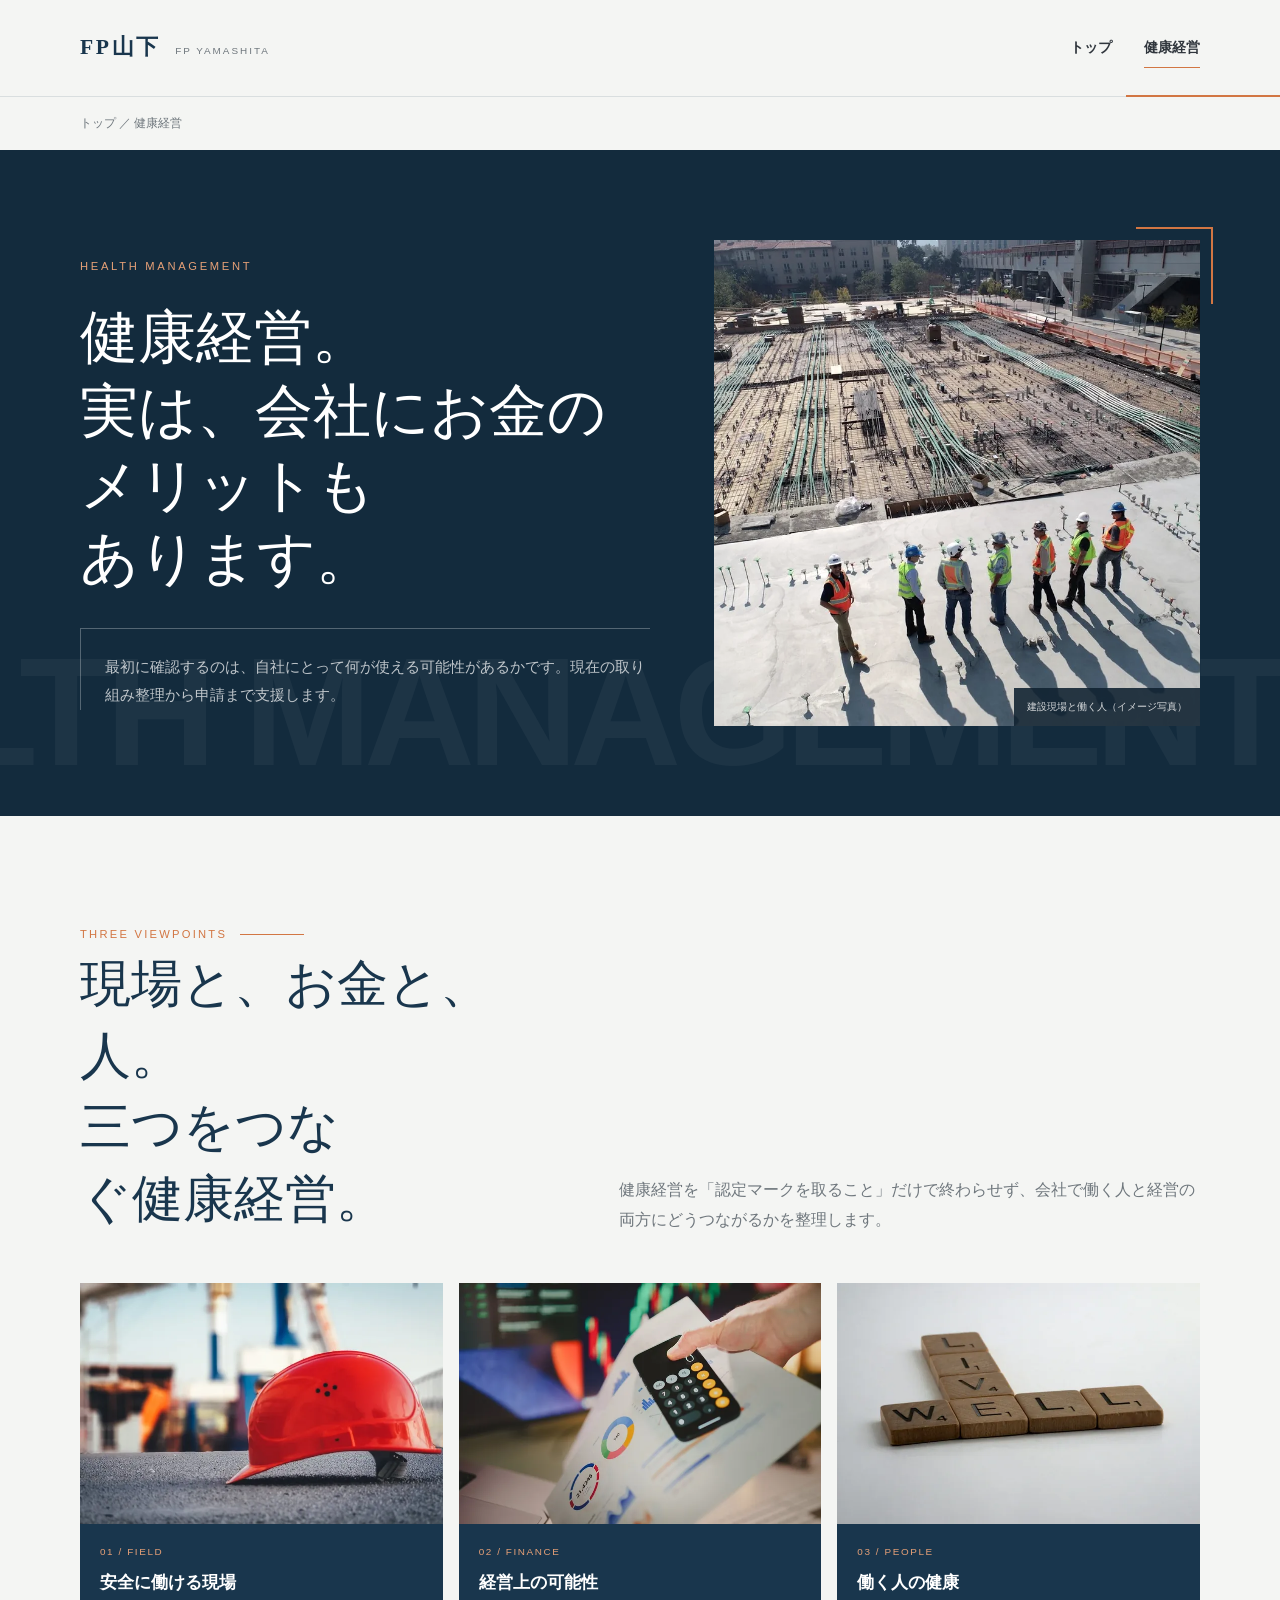
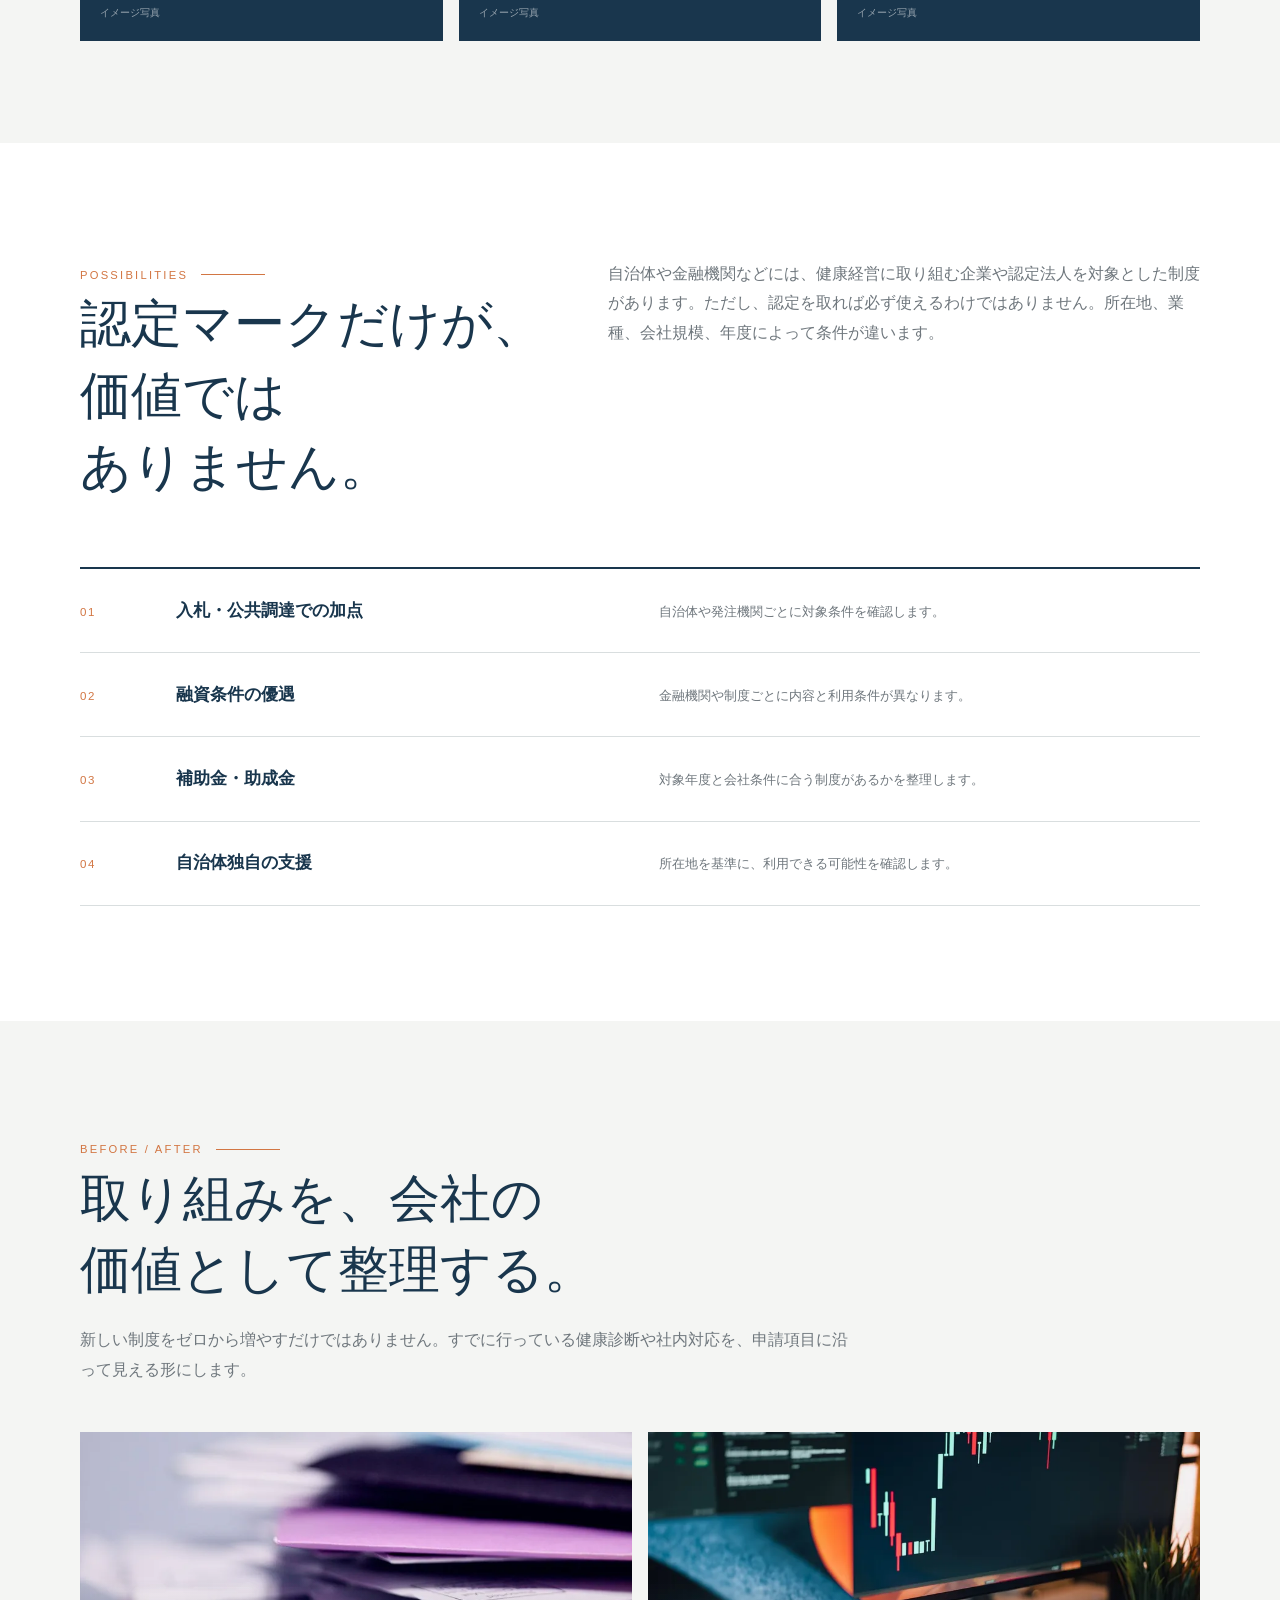
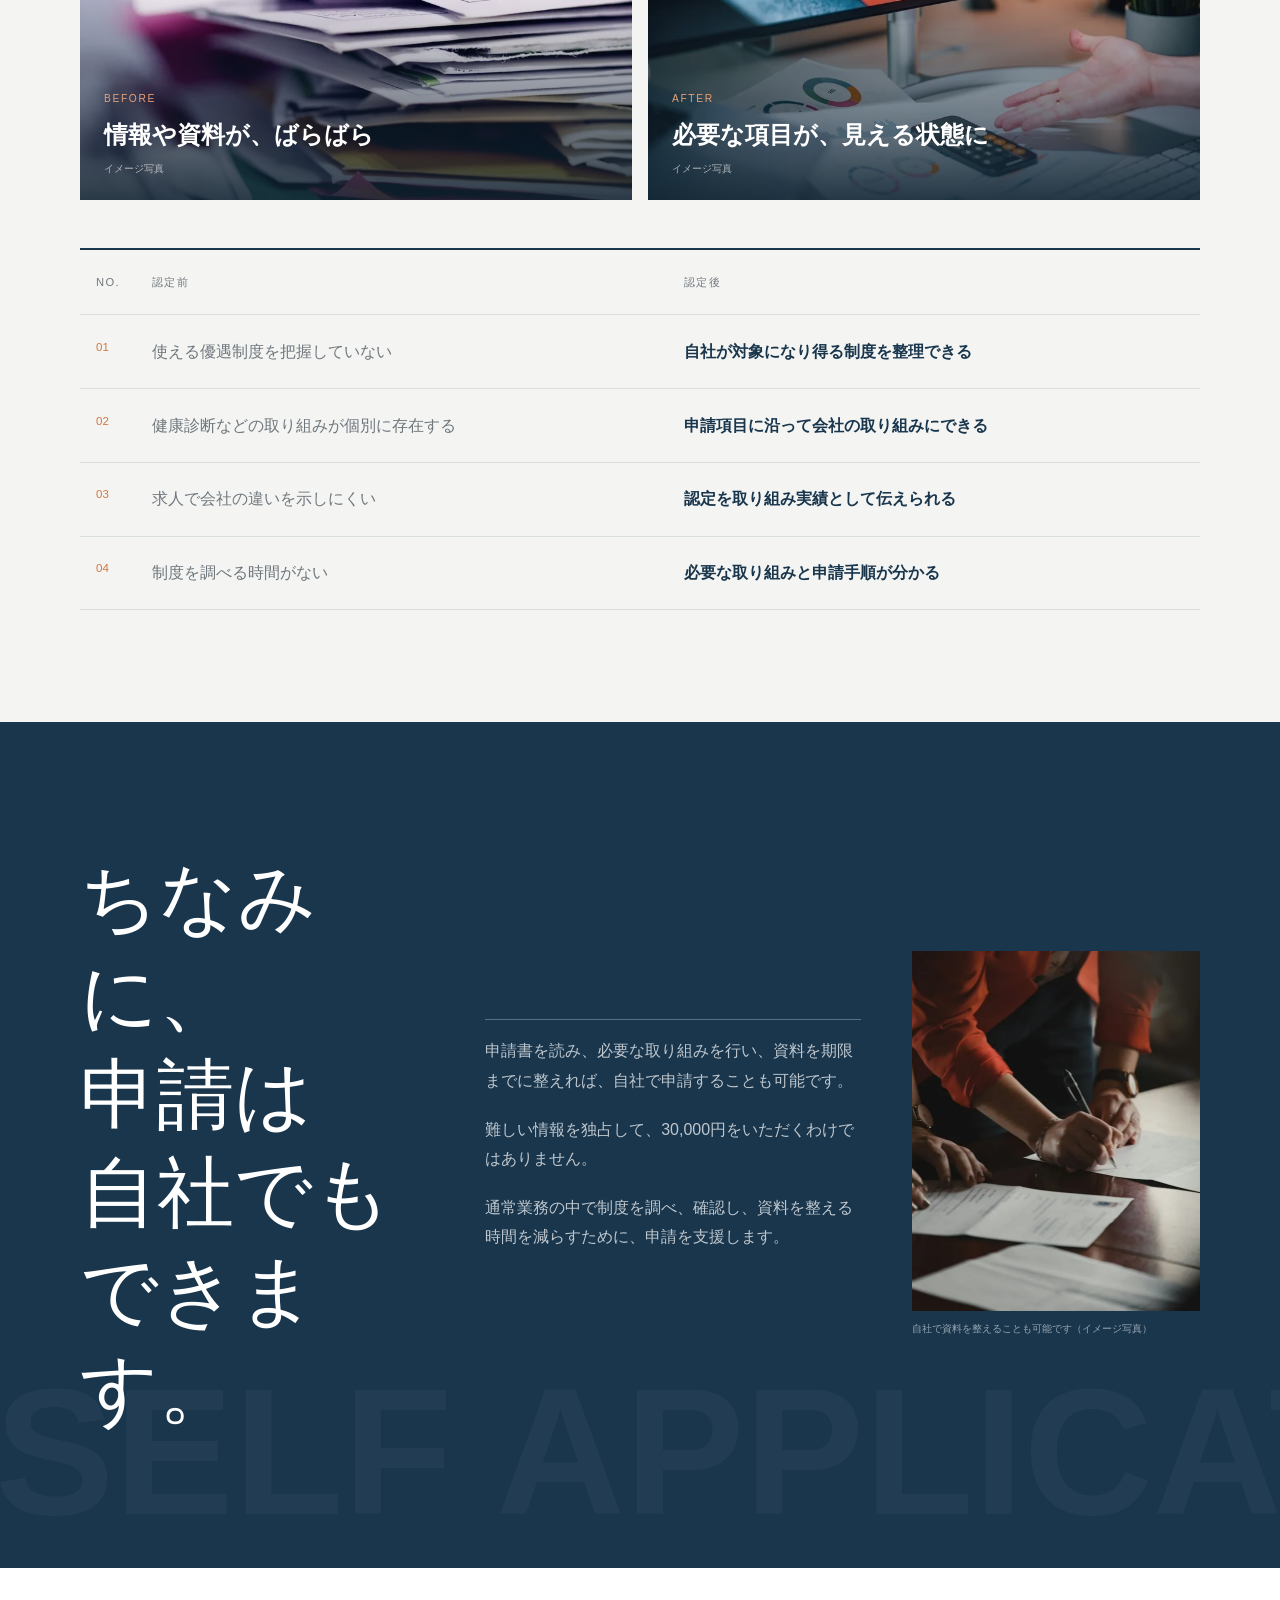
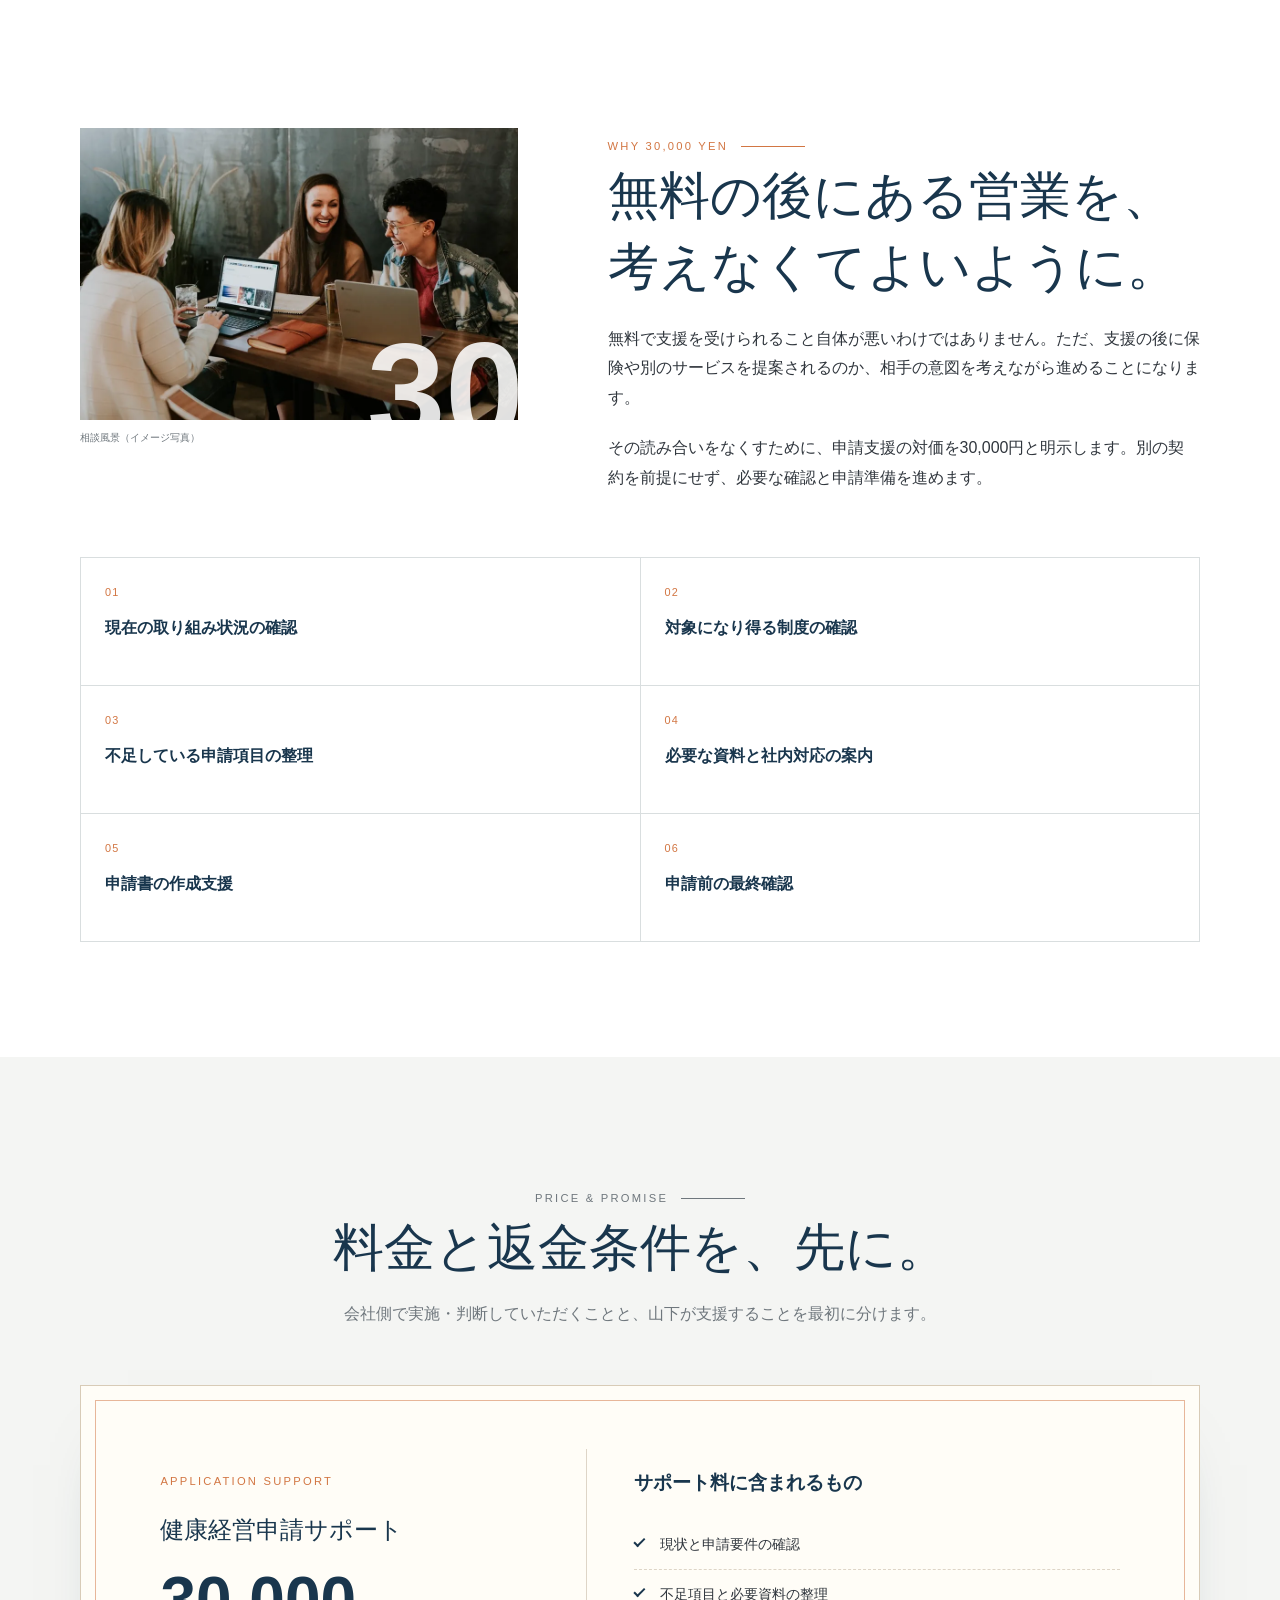
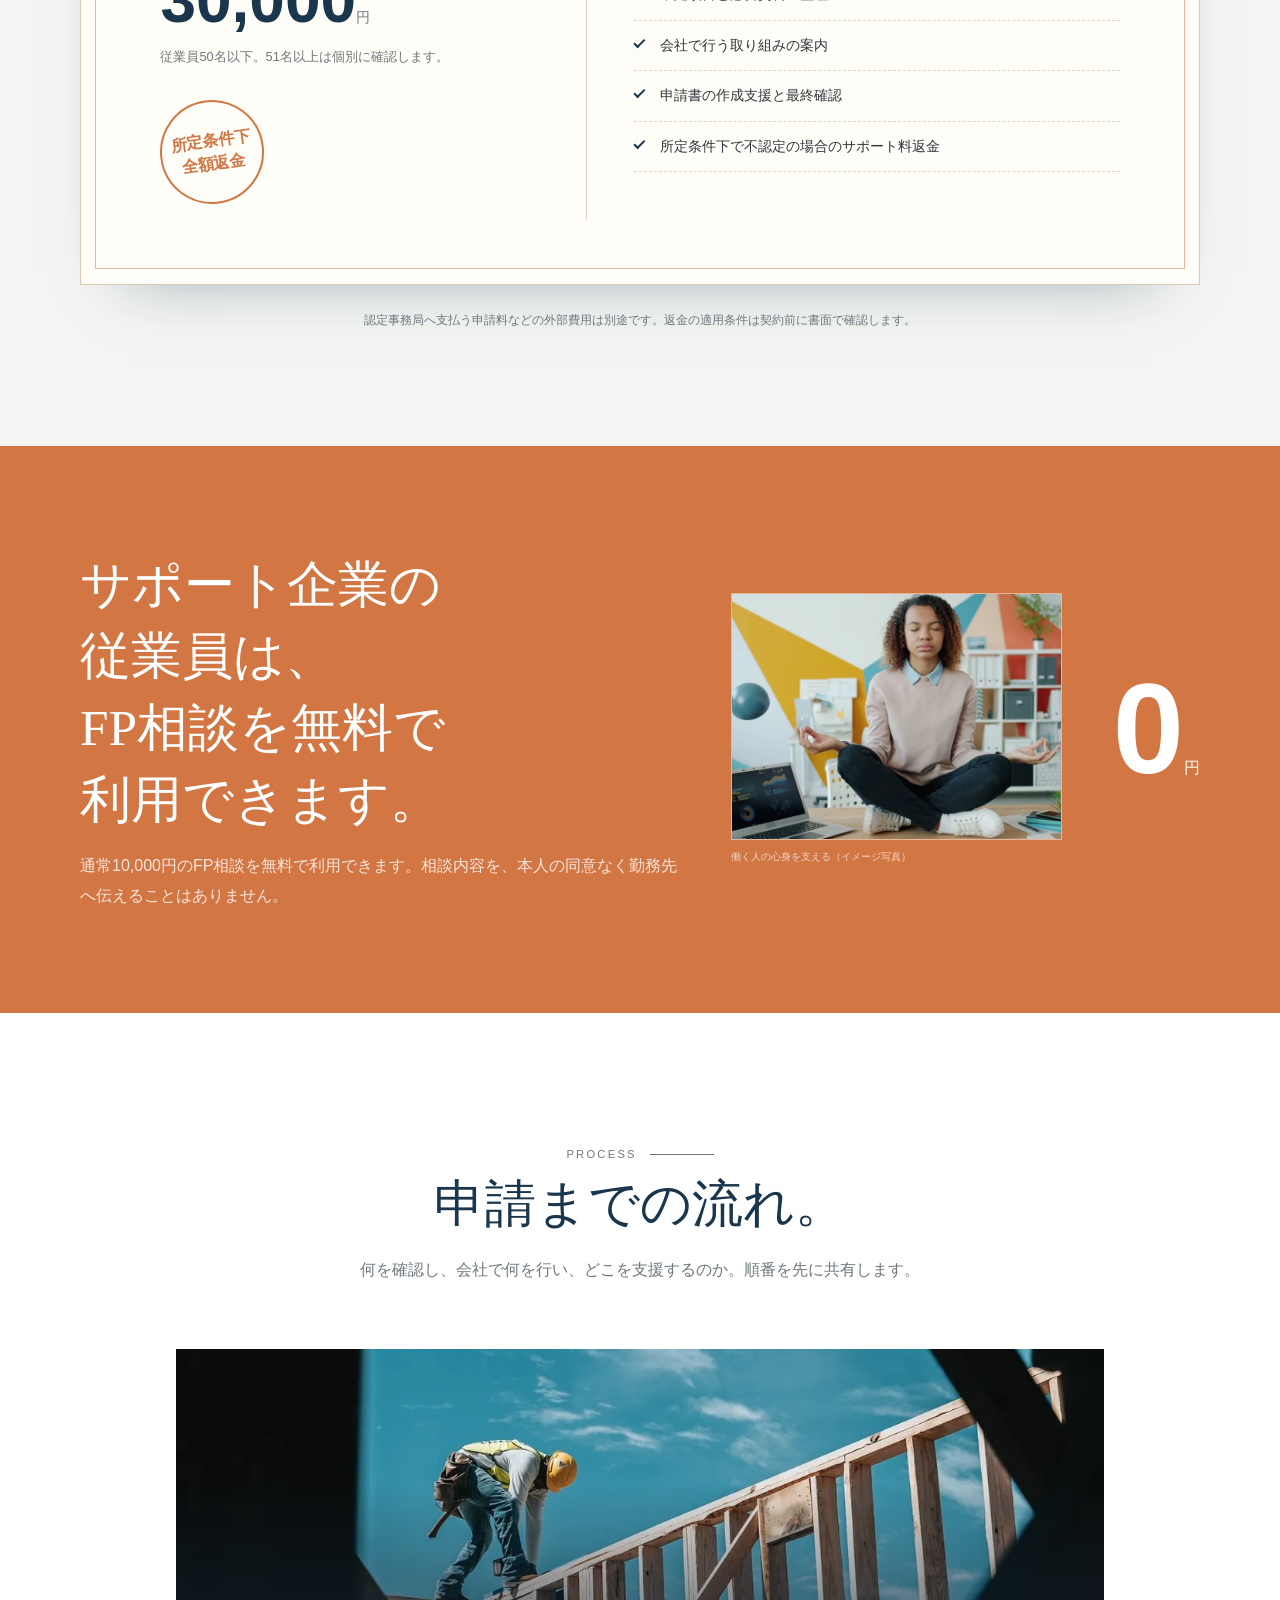
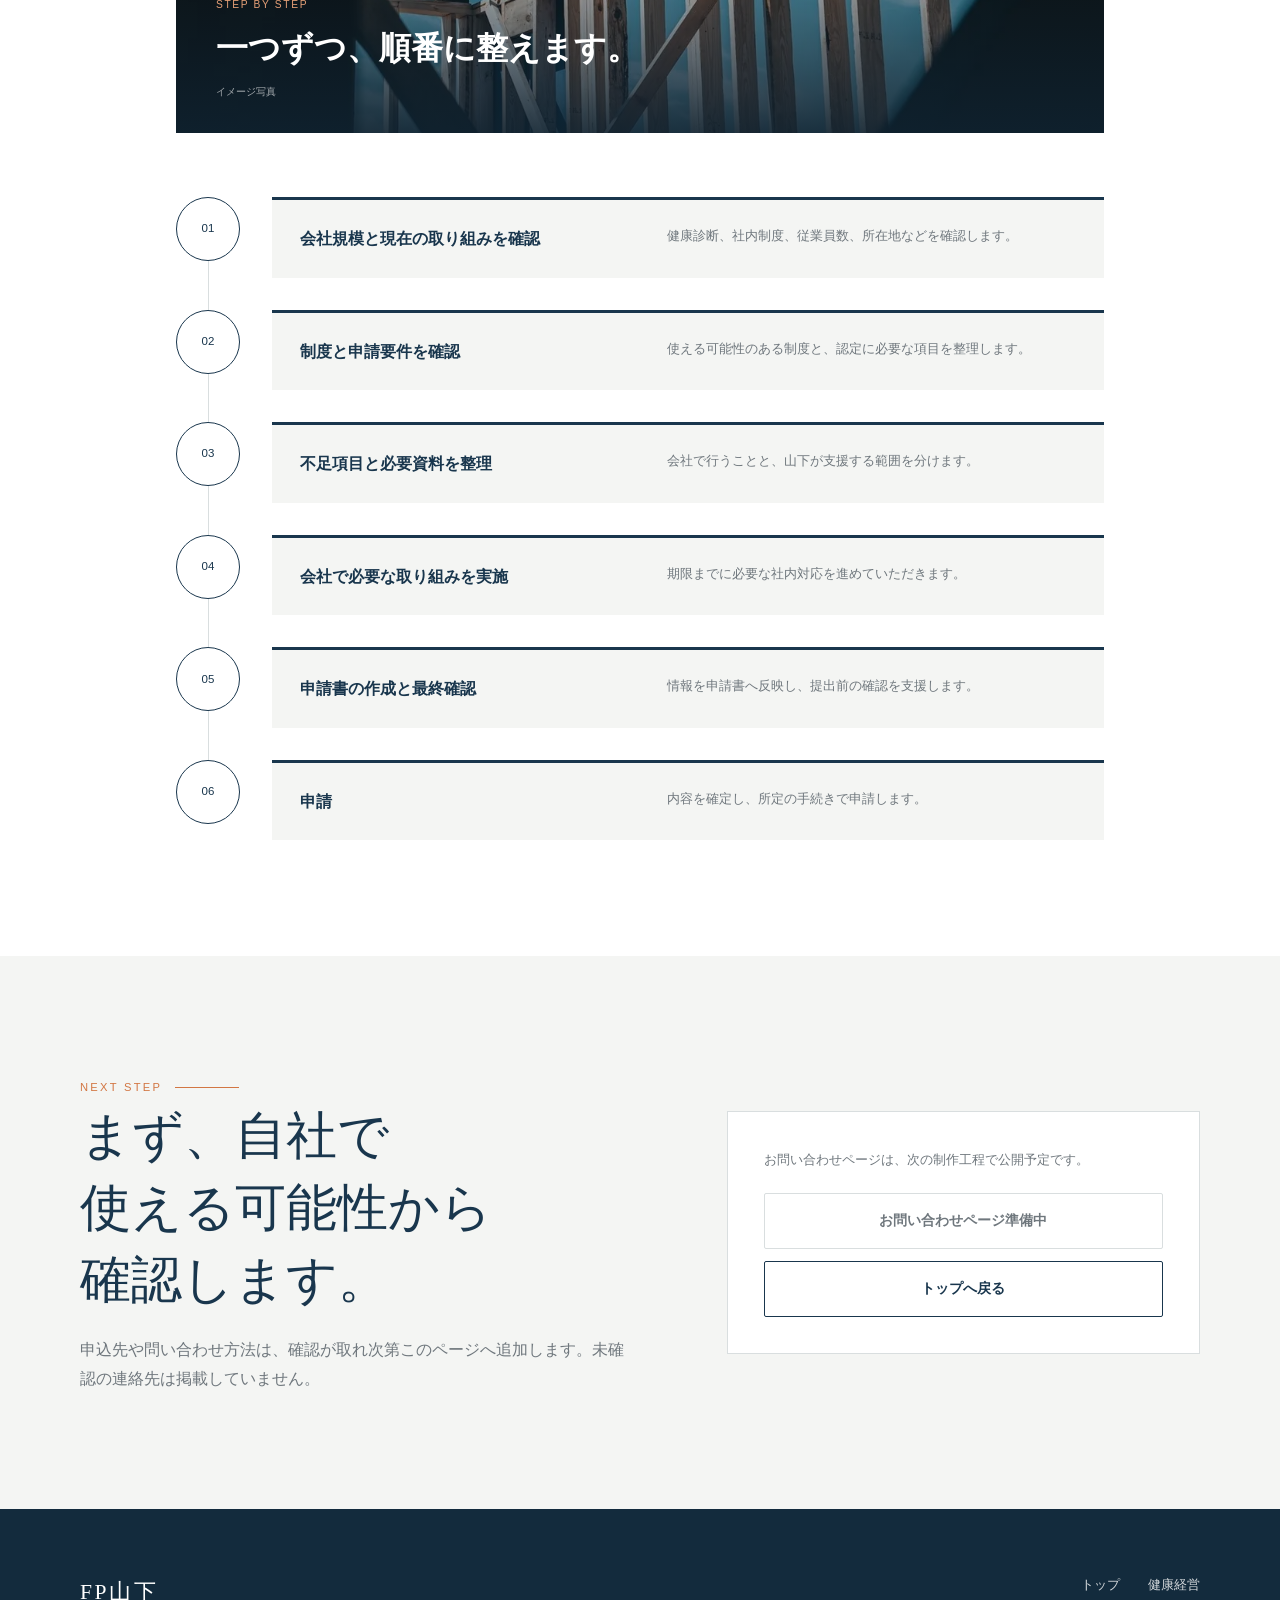
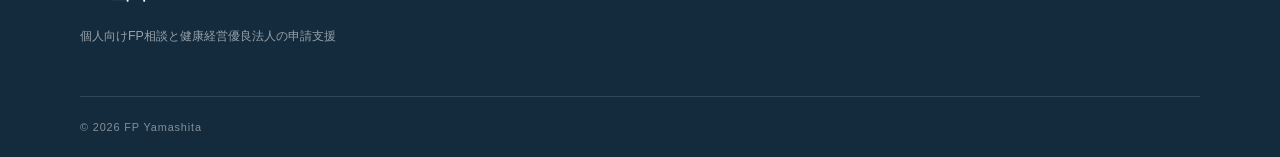
==== commit b22dd375: "Add visual storytelling to health page" ====
--- a/health-management.html
+++ b/health-management.html
@@ -5,6 +5,7 @@
   <meta name="viewport" content="width=device-width, initial-scale=1.0">
   <meta name="robots" content="noindex, nofollow">
   <meta name="theme-color" content="#19364D">
+  <link rel="icon" href="data:image/svg+xml,%3Csvg xmlns='http://www.w3.org/2000/svg' viewBox='0 0 64 64'%3E%3Crect width='64' height='64' rx='8' fill='%2319364D'/%3E%3Ccircle cx='46' cy='18' r='7' fill='%23D27643'/%3E%3C/svg%3E">
   <title>健康経営申請サポート｜FP山下</title>
   <meta name="description" content="建設業を中心に、健康経営優良法人の申請を30,000円で支援。自社申請できることも先に伝え、使える可能性のある制度と申請手順を整理します。">
   <link rel="canonical" href="https://dokechi.github.io/fp-yamashita/health-management.html">
@@ -12,8 +13,10 @@
   <meta property="og:title" content="健康経営申請サポート｜FP山下">
   <meta property="og:description" content="健康経営優良法人の申請支援について、金銭的メリットの可能性、料金、返金条件、申請の流れをまとめています。">
   <meta property="og:url" content="https://dokechi.github.io/fp-yamashita/health-management.html">
-  <meta name="twitter:card" content="summary">
-  <link rel="stylesheet" href="assets/css/_shared.css">
+  <meta property="og:image" content="https://dokechi.github.io/fp-yamashita/assets/images/health/hero-team.webp">
+  <meta name="twitter:card" content="summary_large_image">
+  <!-- Source design system: assets/css/_shared.css -->
+  <link rel="stylesheet" href="assets/css/shared.css">
   <style>
     @media (max-width: 768px) {
       .page-hero__inner { padding-top: 4.5rem; }
@@ -65,8 +68,38 @@
         <div class="page-hero__copy">
           <p class="page-hero__eyebrow">HEALTH MANAGEMENT</p>
           <h1 id="page-title">健康経営。<br>実は、会社にお金の<br>メリットもあります。</h1>
-        </div>
-        <p class="page-hero__lead">最初に確認するのは、自社にとって何が使える可能性があるかです。現在の取り組み整理から申請まで支援します。</p>
+          <p class="page-hero__lead">最初に確認するのは、自社にとって何が使える可能性があるかです。現在の取り組み整理から申請まで支援します。</p>
+        </div>
+        <figure class="page-hero__media">
+          <img src="assets/images/health/hero-team.webp" width="1200" height="800" alt="建設現場に並ぶ作業員たちのイメージ" fetchpriority="high" decoding="async">
+          <figcaption>建設現場と働く人（イメージ写真）</figcaption>
+        </figure>
+      </div>
+    </section>
+
+    <section class="health-visual-intro" aria-labelledby="visual-intro-title">
+      <div class="section-shell">
+        <div class="health-visual-intro__head">
+          <div>
+            <p class="section-label">THREE VIEWPOINTS</p>
+            <h2 id="visual-intro-title">現場と、お金と、人。<br>三つをつなぐ健康経営。</h2>
+          </div>
+          <p>健康経営を「認定マークを取ること」だけで終わらせず、会社で働く人と経営の両方にどうつながるかを整理します。</p>
+        </div>
+        <div class="health-visual-intro__gallery">
+          <figure class="health-visual-card">
+            <img src="assets/images/health/field-safety.webp" width="720" height="480" alt="建設現場に置かれた安全帽のイメージ" loading="lazy" decoding="async">
+            <figcaption><span>01 / FIELD</span><strong>安全に働ける現場</strong><small>イメージ写真</small></figcaption>
+          </figure>
+          <figure class="health-visual-card">
+            <img src="assets/images/health/financial-review.webp" width="720" height="480" alt="資料と計算機を使って数字を確認するイメージ" loading="lazy" decoding="async">
+            <figcaption><span>02 / FINANCE</span><strong>経営上の可能性</strong><small>イメージ写真</small></figcaption>
+          </figure>
+          <figure class="health-visual-card">
+            <img src="assets/images/health/workplace-wellness.webp" width="720" height="480" alt="木製の文字で表したウェルネスのイメージ" loading="lazy" decoding="async">
+            <figcaption><span>03 / PEOPLE</span><strong>働く人の健康</strong><small>イメージ写真</small></figcaption>
+          </figure>
+        </div>
       </div>
     </section>
 
@@ -94,6 +127,16 @@
           <p class="section-label">BEFORE / AFTER</p>
           <h2 id="comparison-title">取り組みを、会社の価値として整理する。</h2>
           <p class="health-comparison__lead">新しい制度をゼロから増やすだけではありません。すでに行っている健康診断や社内対応を、申請項目に沿って見える形にします。</p>
+        </div>
+        <div class="health-comparison__visuals" aria-label="整理前と整理後のイメージ">
+          <figure>
+            <img src="assets/images/health/documents-before.webp" width="900" height="600" alt="積み重なった書類のイメージ" loading="lazy" decoding="async">
+            <figcaption><span>BEFORE</span><strong>情報や資料が、ばらばら</strong><small>イメージ写真</small></figcaption>
+          </figure>
+          <figure>
+            <img src="assets/images/health/documents-after.webp" width="900" height="600" alt="資料と計算機を見ながら内容を整理するイメージ" loading="lazy" decoding="async">
+            <figcaption><span>AFTER</span><strong>必要な項目が、見える状態に</strong><small>イメージ写真</small></figcaption>
+          </figure>
         </div>
         <div class="health-table" role="table" aria-label="認定前と認定後の比較">
           <div class="health-table__row health-table__row--head" role="row"><div role="columnheader">NO.</div><div role="columnheader">認定前</div><div role="columnheader">認定後</div></div>
@@ -113,13 +156,21 @@
           <p>難しい情報を独占して、30,000円をいただくわけではありません。</p>
           <p>通常業務の中で制度を調べ、確認し、資料を整える時間を減らすために、申請を支援します。</p>
         </div>
+        <figure class="health-statement__visual">
+          <img src="assets/images/health/self-application.webp" width="960" height="720" alt="机上の申請資料に記入する手元のイメージ" loading="lazy" decoding="async">
+          <figcaption>自社で資料を整えることも可能です（イメージ写真）</figcaption>
+        </figure>
       </div>
     </section>
 
     <section class="health-reason" aria-labelledby="reason-title">
       <div class="section-shell">
         <div class="health-reason__grid">
-          <div class="health-reason__number" aria-hidden="true">30</div>
+          <figure class="health-reason__visual">
+            <img src="assets/images/health/support-meeting.webp" width="960" height="640" alt="テーブルを囲んで相談する人たちのイメージ" loading="lazy" decoding="async">
+            <span aria-hidden="true">30</span>
+            <figcaption>相談風景（イメージ写真）</figcaption>
+          </figure>
           <div class="health-reason__copy">
             <p class="section-label">WHY 30,000 YEN</p>
             <h2 id="reason-title">無料の後にある営業を、考えなくてよいように。</h2>
@@ -176,6 +227,10 @@
           <h2 id="employee-title">サポート企業の従業員は、<br>FP相談を無料で利用できます。</h2>
           <p>通常10,000円のFP相談を無料で利用できます。相談内容を、本人の同意なく勤務先へ伝えることはありません。</p>
         </div>
+        <figure class="health-employee__visual">
+          <img src="assets/images/health/employee-wellbeing.webp" width="960" height="540" alt="仕事場で心身を整える人のイメージ" loading="lazy" decoding="async">
+          <figcaption>働く人の心身を支える（イメージ写真）</figcaption>
+        </figure>
         <div class="health-employee__zero">0<small>円</small></div>
       </div>
     </section>
@@ -187,6 +242,10 @@
           <h2 id="process-title">申請までの流れ。</h2>
           <p>何を確認し、会社で何を行い、どこを支援するのか。順番を先に共有します。</p>
         </div>
+        <figure class="health-process__visual">
+          <img src="assets/images/health/process-progress.webp" width="1200" height="675" alt="木造建築の骨組みを一つずつ組み上げる作業員のイメージ" loading="lazy" decoding="async">
+          <figcaption><span>STEP BY STEP</span><strong>一つずつ、順番に整えます。</strong><small>イメージ写真</small></figcaption>
+        </figure>
         <div class="health-process__lanes">
           <div class="health-process__row"><span class="health-process__node">01</span><div class="health-process__card"><strong>会社規模と現在の取り組みを確認</strong><p>健康診断、社内制度、従業員数、所在地などを確認します。</p></div></div>
           <div class="health-process__row"><span class="health-process__node">02</span><div class="health-process__card"><strong>制度と申請要件を確認</strong><p>使える可能性のある制度と、認定に必要な項目を整理します。</p></div></div>
--- a/assets/css/shared.css
+++ b/assets/css/shared.css
@@ -0,0 +1,1566 @@
+:root {
+  color-scheme: light;
+  --color-bg: #F4F5F3;
+  --color-surface: #FFFFFF;
+  --color-ink: #19364D;
+  --color-text: #30363D;
+  --color-muted: #6F777D;
+  --color-accent: #D27643;
+  --color-line: #D9DEDF;
+  --color-dark: #132B3D;
+  --font-mincho: "Yu Mincho", "Hiragino Mincho ProN", serif;
+  --font-gothic: "Hiragino Kaku Gothic ProN", "Yu Gothic", Meiryo, sans-serif;
+  --content-width: 1120px;
+}
+
+*,
+*::before,
+*::after {
+  box-sizing: border-box;
+}
+
+html {
+  min-width: 320px;
+  scroll-behavior: smooth;
+  background: var(--color-bg);
+}
+
+body {
+  margin: 0;
+  min-height: 100svh;
+  color: var(--color-text);
+  background: var(--color-bg);
+  font-family: var(--font-gothic);
+  line-height: 1.85;
+  -webkit-font-smoothing: antialiased;
+  overflow-x: hidden;
+}
+
+body.is-menu-open {
+  overflow: hidden;
+}
+
+a {
+  color: inherit;
+}
+
+button,
+input,
+textarea,
+select {
+  font: inherit;
+}
+
+input,
+textarea,
+select {
+  max-width: 100%;
+  box-sizing: border-box;
+}
+
+input[type="text"],
+input[type="email"],
+input[type="tel"],
+input[type="url"],
+textarea,
+select {
+  width: 100%;
+  font-size: 16px;
+}
+
+h1,
+h2,
+h3,
+.lead,
+.button,
+summary {
+  word-break: auto-phrase;
+  text-wrap: balance;
+}
+
+.sr-only {
+  position: absolute;
+  width: 1px;
+  height: 1px;
+  padding: 0;
+  margin: -1px;
+  overflow: hidden;
+  clip: rect(0, 0, 0, 0);
+  white-space: nowrap;
+  border: 0;
+}
+
+.skip-link {
+  position: fixed;
+  top: 0.75rem;
+  left: 0.75rem;
+  z-index: 100;
+  padding: 0.65rem 1rem;
+  color: #FFFFFF;
+  background: var(--color-dark);
+  border-radius: 2px;
+  transform: translateY(-180%);
+}
+
+.skip-link:focus {
+  transform: translateY(0);
+}
+
+.site-header {
+  position: relative;
+  z-index: 30;
+  color: var(--color-ink);
+  background: rgba(244, 245, 243, 0.94);
+  border-bottom: 1px solid var(--color-line);
+  backdrop-filter: blur(12px);
+}
+
+.site-header::after {
+  content: "";
+  position: absolute;
+  right: 0;
+  bottom: -1px;
+  width: clamp(3rem, 12vw, 10rem);
+  height: 2px;
+  background: var(--color-accent);
+}
+
+.site-header__inner {
+  width: min(100% - 3rem, var(--content-width));
+  min-height: 6rem;
+  margin-inline: auto;
+  display: flex;
+  align-items: center;
+  justify-content: space-between;
+  gap: 2rem;
+}
+
+.site-brand {
+  display: inline-flex;
+  align-items: baseline;
+  gap: 0.9rem;
+  color: var(--color-ink);
+  text-decoration: none;
+}
+
+.site-brand__name {
+  font-family: var(--font-mincho);
+  font-size: 1.35rem;
+  font-weight: 600;
+  letter-spacing: 0.12em;
+}
+
+.site-brand__en {
+  color: var(--color-muted);
+  font-size: 0.62rem;
+  letter-spacing: 0.2em;
+}
+
+.site-nav {
+  display: flex;
+  align-items: center;
+  gap: 2rem;
+}
+
+.site-nav a {
+  position: relative;
+  color: var(--color-text);
+  font-size: 0.85rem;
+  font-weight: 600;
+  text-decoration: none;
+}
+
+.site-nav a::after {
+  content: "";
+  position: absolute;
+  left: 0;
+  right: 100%;
+  bottom: -0.45rem;
+  height: 1px;
+  background: var(--color-accent);
+  transition: right 0.25s ease;
+}
+
+.site-nav a:hover::after,
+.site-nav a[aria-current="page"]::after {
+  right: 0;
+}
+
+.site-menu-toggle {
+  display: none;
+  width: 2.75rem;
+  height: 2.75rem;
+  padding: 0.7rem;
+  border: 1px solid var(--color-line);
+  background: transparent;
+  cursor: pointer;
+}
+
+.site-menu-toggle > span:not(.sr-only) {
+  display: block;
+  width: 100%;
+  height: 1px;
+  margin: 0.28rem 0;
+  background: var(--color-ink);
+  transition: transform 0.25s ease, opacity 0.25s ease;
+}
+
+.site-header.is-menu-open .site-menu-toggle > span:nth-child(1) {
+  transform: translateY(0.57rem) rotate(45deg);
+}
+
+.site-header.is-menu-open .site-menu-toggle > span:nth-child(2) {
+  opacity: 0;
+}
+
+.site-header.is-menu-open .site-menu-toggle > span:nth-child(3) {
+  transform: translateY(-0.57rem) rotate(-45deg);
+}
+
+.site-footer {
+  color: rgba(255, 255, 255, 0.82);
+  background: var(--color-dark);
+}
+
+.site-footer__inner {
+  width: min(100% - 3rem, var(--content-width));
+  margin-inline: auto;
+  padding: 4rem 0 3rem;
+  display: grid;
+  grid-template-columns: 1fr auto;
+  gap: 3rem;
+  align-items: start;
+}
+
+.site-footer__brand {
+  color: #FFFFFF;
+  font-family: var(--font-mincho);
+  font-size: 1.35rem;
+  letter-spacing: 0.12em;
+}
+
+.site-footer p {
+  margin: 0.75rem 0 0;
+  color: rgba(255, 255, 255, 0.56);
+  font-size: 0.78rem;
+}
+
+.site-footer__nav {
+  display: flex;
+  gap: 1.75rem;
+}
+
+.site-footer__nav a {
+  font-size: 0.8rem;
+  text-decoration: none;
+}
+
+.site-footer__nav a:hover {
+  color: #FFFFFF;
+}
+
+.site-footer__bottom {
+  width: min(100% - 3rem, var(--content-width));
+  margin-inline: auto;
+  padding: 1.25rem 0;
+  border-top: 1px solid rgba(255, 255, 255, 0.13);
+  color: rgba(255, 255, 255, 0.48);
+  font-size: 0.68rem;
+  letter-spacing: 0.08em;
+}
+
+.section-label {
+  display: inline-flex;
+  align-items: center;
+  gap: 0.8rem;
+  margin: 0;
+  color: var(--color-accent);
+  font-size: 0.7rem;
+  letter-spacing: 0.2em;
+}
+
+.section-label::after {
+  content: "";
+  width: 4rem;
+  height: 1px;
+  background: currentColor;
+}
+
+.button {
+  display: inline-flex;
+  align-items: center;
+  justify-content: center;
+  gap: 1rem;
+  min-height: 3.5rem;
+  padding: 0.9rem 1.45rem;
+  border: 1px solid transparent;
+  border-radius: 2px;
+  font-size: 0.88rem;
+  font-weight: 700;
+  line-height: 1.4;
+  text-decoration: none;
+  transition: transform 0.2s ease, background 0.2s ease, color 0.2s ease;
+}
+
+.button:hover {
+  transform: translateY(-2px);
+}
+
+.button--primary {
+  color: #FFFFFF;
+  background: var(--color-ink);
+}
+
+.button--primary:hover {
+  background: #244A66;
+}
+
+.button--ghost {
+  color: var(--color-ink);
+  border-color: var(--color-ink);
+  background: transparent;
+}
+
+.button--disabled {
+  color: var(--color-muted);
+  border-color: var(--color-line);
+  background: rgba(255, 255, 255, 0.5);
+  cursor: not-allowed;
+}
+
+/* Temporary home */
+.home-page {
+  background:
+    radial-gradient(circle at 84% 18%, rgba(210, 118, 67, 0.13), transparent 26rem),
+    linear-gradient(135deg, rgba(255, 255, 255, 0.75), transparent 48%),
+    var(--color-bg);
+}
+
+.home-main {
+  min-height: calc(100svh - 6rem);
+}
+
+.home-hero {
+  position: relative;
+  width: min(100% - 3rem, var(--content-width));
+  min-height: 46rem;
+  margin-inline: auto;
+  padding: clamp(5rem, 10vw, 8rem) 0;
+  display: grid;
+  grid-template-columns: minmax(0, 1.1fr) minmax(16rem, 0.9fr);
+  gap: clamp(3rem, 7vw, 7rem);
+  align-items: center;
+}
+
+.home-hero::before {
+  content: "";
+  position: absolute;
+  left: 0;
+  top: 0;
+  bottom: 0;
+  width: 1px;
+  background: var(--color-line);
+}
+
+.home-hero__content {
+  position: relative;
+  z-index: 1;
+}
+
+.home-hero h1 {
+  margin: 2rem 0 0;
+  color: var(--color-ink);
+  font-family: var(--font-mincho);
+  font-size: clamp(3.8rem, 7.7vw, 6.8rem);
+  font-weight: 500;
+  line-height: 1.12;
+  letter-spacing: -0.045em;
+}
+
+.home-hero__lead {
+  max-width: 39rem;
+  margin: 2.5rem 0 0;
+  padding-left: 1.2rem;
+  border-left: 3px solid var(--color-accent);
+  font-size: clamp(1rem, 2vw, 1.12rem);
+}
+
+.home-hero__note {
+  max-width: 40rem;
+  margin: 1rem 0 0 1.4rem;
+  color: var(--color-muted);
+  font-size: 0.86rem;
+}
+
+.home-hero__actions {
+  margin-top: 2.2rem;
+  display: flex;
+  align-items: center;
+  gap: 1.2rem;
+  flex-wrap: wrap;
+}
+
+.home-hero__progress {
+  color: var(--color-muted);
+  font-size: 0.75rem;
+}
+
+.home-hero__mark {
+  position: relative;
+  min-height: 23rem;
+  display: flex;
+  flex-direction: column;
+  justify-content: center;
+  padding: 3rem;
+  color: rgba(25, 54, 77, 0.72);
+  border: 1px solid var(--color-line);
+  background: rgba(255, 255, 255, 0.42);
+}
+
+.home-hero__mark::before,
+.home-hero__mark::after {
+  content: "";
+  position: absolute;
+  background: var(--color-accent);
+}
+
+.home-hero__mark::before {
+  top: -1px;
+  left: -1px;
+  width: 5rem;
+  height: 3px;
+}
+
+.home-hero__mark::after {
+  right: 2rem;
+  bottom: 2rem;
+  width: 0.75rem;
+  height: 0.75rem;
+  border-radius: 50%;
+}
+
+.home-hero__mark span {
+  font-size: 0.82rem;
+  letter-spacing: 0.1em;
+}
+
+.home-hero__mark strong {
+  margin-top: 0.7rem;
+  color: var(--color-ink);
+  font-family: var(--font-mincho);
+  font-size: clamp(3rem, 5vw, 5rem);
+  font-weight: 500;
+  line-height: 1;
+}
+
+/* Fixed-page basics */
+.page-hero {
+  position: relative;
+  overflow: hidden;
+  background: var(--color-dark);
+  color: #FFFFFF;
+}
+
+.page-hero::before {
+  content: "HEALTH MANAGEMENT";
+  position: absolute;
+  right: -0.03em;
+  bottom: -0.25em;
+  color: rgba(255, 255, 255, 0.045);
+  font-size: clamp(4rem, 12vw, 10rem);
+  font-weight: 700;
+  letter-spacing: -0.05em;
+  white-space: nowrap;
+}
+
+.page-hero__inner {
+  position: relative;
+  z-index: 1;
+  width: min(100% - 3rem, var(--content-width));
+  min-height: 38rem;
+  margin-inline: auto;
+  padding: clamp(4rem, 7vw, 6rem) 0;
+  display: grid;
+  grid-template-columns: minmax(0, 1.08fr) minmax(19rem, 0.92fr);
+  gap: clamp(2.5rem, 5vw, 5rem);
+  align-items: center;
+}
+
+.page-hero__eyebrow {
+  margin: 0 0 1.5rem;
+  color: #E6A077;
+  font-size: 0.7rem;
+  letter-spacing: 0.24em;
+}
+
+.page-hero h1 {
+  margin: 0;
+  font-family: var(--font-mincho);
+  font-size: clamp(2.7rem, 4.5vw, 4.35rem);
+  font-weight: 500;
+  line-height: 1.28;
+}
+
+.page-hero__lead {
+  max-width: 38rem;
+  margin: 2rem 0 0;
+  padding: 1.5rem 0 0 1.5rem;
+  border-top: 1px solid rgba(255, 255, 255, 0.28);
+  border-left: 1px solid rgba(255, 255, 255, 0.28);
+  color: rgba(255, 255, 255, 0.72);
+  font-size: 0.96rem;
+}
+
+.page-hero__media {
+  position: relative;
+  margin: 0;
+}
+
+.page-hero__media::before {
+  content: "";
+  position: absolute;
+  z-index: 1;
+  top: -0.8rem;
+  right: -0.8rem;
+  width: 4.8rem;
+  height: 4.8rem;
+  border-top: 2px solid var(--color-accent);
+  border-right: 2px solid var(--color-accent);
+}
+
+.page-hero__media img {
+  width: 100%;
+  height: clamp(25rem, 38vw, 32rem);
+  display: block;
+  object-fit: cover;
+  filter: saturate(0.82) contrast(1.04);
+}
+
+.page-hero__media figcaption {
+  position: absolute;
+  right: 0;
+  bottom: 0;
+  padding: 0.6rem 0.8rem;
+  color: rgba(255, 255, 255, 0.82);
+  background: rgba(15, 34, 48, 0.88);
+  font-size: 0.64rem;
+}
+
+.breadcrumb {
+  width: min(100% - 3rem, var(--content-width));
+  margin: 0 auto;
+  padding: 1rem 0;
+  color: var(--color-muted);
+  font-size: 0.72rem;
+}
+
+.breadcrumb a {
+  text-decoration: none;
+}
+
+.section-shell {
+  width: min(100% - 3rem, var(--content-width));
+  margin-inline: auto;
+}
+
+.health-visual-intro {
+  padding: clamp(4.5rem, 8vw, 6.5rem) 0;
+}
+
+.health-visual-intro__head {
+  margin-bottom: 3rem;
+  display: grid;
+  grid-template-columns: 0.9fr 1.1fr;
+  gap: 4rem;
+  align-items: end;
+}
+
+.health-visual-intro h2,
+.health-benefits h2,
+.health-comparison h2,
+.health-reason h2,
+.health-price h2,
+.health-process h2,
+.health-cta h2 {
+  margin: 0;
+  color: var(--color-ink);
+  font-family: var(--font-mincho);
+  font-size: clamp(2rem, 4vw, 3.25rem);
+  font-weight: 500;
+  line-height: 1.4;
+}
+
+.health-visual-intro__head > p {
+  margin: 0;
+  color: var(--color-muted);
+}
+
+.health-visual-intro__gallery {
+  display: grid;
+  grid-template-columns: repeat(3, minmax(0, 1fr));
+  gap: 1rem;
+}
+
+.health-visual-card {
+  position: relative;
+  margin: 0;
+  overflow: hidden;
+  background: var(--color-ink);
+}
+
+.health-visual-card img {
+  width: 100%;
+  height: auto;
+  aspect-ratio: 3 / 2;
+  display: block;
+  object-fit: cover;
+  transition: transform 0.5s ease;
+}
+
+.health-visual-card:hover img {
+  transform: scale(1.025);
+}
+
+.health-visual-card figcaption {
+  min-height: 6.6rem;
+  padding: 1.15rem 1.25rem;
+  display: grid;
+  align-content: start;
+  color: #FFFFFF;
+}
+
+.health-visual-card figcaption span {
+  color: #E6A077;
+  font-size: 0.62rem;
+  letter-spacing: 0.16em;
+}
+
+.health-visual-card figcaption strong {
+  margin-top: 0.35rem;
+  font-family: var(--font-mincho);
+  font-size: 1.08rem;
+}
+
+.health-visual-card figcaption small {
+  margin-top: 0.35rem;
+  color: rgba(255, 255, 255, 0.55);
+  font-size: 0.62rem;
+}
+
+.health-benefits {
+  padding: clamp(5rem, 9vw, 7.5rem) 0;
+  background: var(--color-surface);
+}
+
+.health-benefits__head {
+  display: grid;
+  grid-template-columns: 0.8fr 1.2fr;
+  gap: 4rem;
+  align-items: start;
+}
+
+.health-benefits__copy {
+  margin: 0;
+  color: var(--color-muted);
+}
+
+.health-benefits__index {
+  margin-top: 4rem;
+  border-top: 2px solid var(--color-ink);
+}
+
+.health-benefits__row {
+  display: grid;
+  grid-template-columns: 4rem 1fr 1.2fr;
+  gap: 2rem;
+  align-items: baseline;
+  padding: 1.6rem 0;
+  border-bottom: 1px solid var(--color-line);
+}
+
+.health-benefits__no {
+  color: var(--color-accent);
+  font-size: 0.72rem;
+  letter-spacing: 0.14em;
+}
+
+.health-benefits__row strong {
+  color: var(--color-ink);
+  font-size: 1.08rem;
+}
+
+.health-benefits__row span:last-child {
+  color: var(--color-muted);
+  font-size: 0.82rem;
+}
+
+.health-comparison {
+  padding: clamp(5rem, 9vw, 7rem) 0;
+}
+
+.health-comparison__head {
+  max-width: 48rem;
+  margin-bottom: 3rem;
+}
+
+.health-comparison__lead {
+  margin: 1.2rem 0 0;
+  color: var(--color-muted);
+}
+
+.health-comparison__visuals {
+  margin-bottom: 3rem;
+  display: grid;
+  grid-template-columns: repeat(2, minmax(0, 1fr));
+  gap: 1rem;
+}
+
+.health-comparison__visuals figure {
+  position: relative;
+  margin: 0;
+  min-height: 19rem;
+  overflow: hidden;
+  background: var(--color-ink);
+}
+
+.health-comparison__visuals img {
+  width: 100%;
+  height: 100%;
+  display: block;
+  object-fit: cover;
+}
+
+.health-comparison__visuals figure::after {
+  content: "";
+  position: absolute;
+  inset: 40% 0 0;
+  background: linear-gradient(transparent, rgba(15, 34, 48, 0.88));
+}
+
+.health-comparison__visuals figcaption {
+  position: absolute;
+  z-index: 1;
+  left: 1.5rem;
+  right: 1.5rem;
+  bottom: 1.35rem;
+  display: grid;
+  color: #FFFFFF;
+}
+
+.health-comparison__visuals figcaption span {
+  color: #E6A077;
+  font-size: 0.64rem;
+  letter-spacing: 0.16em;
+}
+
+.health-comparison__visuals figcaption strong {
+  margin-top: 0.25rem;
+  font-family: var(--font-mincho);
+  font-size: clamp(1.15rem, 2vw, 1.5rem);
+}
+
+.health-comparison__visuals figcaption small {
+  margin-top: 0.2rem;
+  color: rgba(255, 255, 255, 0.62);
+  font-size: 0.62rem;
+}
+
+.health-table {
+  border-top: 2px solid var(--color-ink);
+}
+
+.health-table__row {
+  display: grid;
+  grid-template-columns: 3.5rem 1fr 1fr;
+  border-bottom: 1px solid var(--color-line);
+}
+
+.health-table__row > * {
+  padding: 1.35rem 1rem;
+}
+
+.health-table__row--head {
+  color: var(--color-muted);
+  font-size: 0.7rem;
+  letter-spacing: 0.12em;
+}
+
+.health-table__no {
+  color: var(--color-accent);
+  font-size: 0.72rem;
+}
+
+.health-table__before {
+  color: var(--color-muted);
+}
+
+.health-table__after {
+  color: var(--color-ink);
+  font-weight: 700;
+}
+
+.health-statement {
+  position: relative;
+  overflow: hidden;
+  padding: clamp(5rem, 10vw, 8rem) 0;
+  color: #FFFFFF;
+  background: var(--color-ink);
+}
+
+.health-statement::before {
+  content: "SELF APPLICATION";
+  position: absolute;
+  left: -0.03em;
+  bottom: -0.28em;
+  color: rgba(255, 255, 255, 0.04);
+  font-size: clamp(5rem, 14vw, 12rem);
+  font-weight: 700;
+  white-space: nowrap;
+}
+
+.health-statement__inner {
+  position: relative;
+  z-index: 1;
+  display: grid;
+  grid-template-columns: minmax(0, 0.8fr) minmax(0, 0.85fr) minmax(14rem, 0.65fr);
+  gap: clamp(2rem, 4vw, 4rem);
+  align-items: center;
+}
+
+.health-statement h2 {
+  margin: 0;
+  color: #FFFFFF;
+  font-family: var(--font-mincho);
+  font-size: clamp(2.7rem, 6vw, 5.6rem);
+  font-weight: 500;
+  line-height: 1.28;
+}
+
+.health-statement__body {
+  padding-top: 1rem;
+  border-top: 1px solid rgba(255, 255, 255, 0.28);
+  color: rgba(255, 255, 255, 0.72);
+}
+
+.health-statement__body p {
+  margin: 0 0 1.2rem;
+}
+
+.health-statement__visual {
+  margin: 0;
+}
+
+.health-statement__visual img {
+  width: 100%;
+  height: auto;
+  aspect-ratio: 4 / 5;
+  display: block;
+  object-fit: cover;
+}
+
+.health-statement__visual figcaption {
+  margin-top: 0.6rem;
+  color: rgba(255, 255, 255, 0.56);
+  font-size: 0.64rem;
+}
+
+.health-reason {
+  padding: clamp(5rem, 9vw, 7.5rem) 0;
+  background: var(--color-surface);
+}
+
+.health-reason__grid {
+  display: grid;
+  grid-template-columns: 0.85fr 1.15fr;
+  gap: clamp(3rem, 7vw, 7rem);
+}
+
+.health-reason__visual {
+  position: relative;
+  margin: 0;
+  align-self: center;
+}
+
+.health-reason__visual img {
+  width: 100%;
+  height: auto;
+  aspect-ratio: 3 / 2;
+  display: block;
+  object-fit: cover;
+}
+
+.health-reason__visual span {
+  position: absolute;
+  right: -0.04em;
+  bottom: 0.04em;
+  color: rgba(255, 255, 255, 0.88);
+  font-size: clamp(5.5rem, 11vw, 9rem);
+  font-weight: 700;
+  line-height: 0.7;
+}
+
+.health-reason__visual figcaption {
+  margin-top: 0.6rem;
+  color: var(--color-muted);
+  font-size: 0.64rem;
+}
+
+.health-reason__copy {
+  padding-top: 2rem;
+}
+
+.health-reason__copy p {
+  margin: 1.3rem 0 0;
+}
+
+.health-scope {
+  margin-top: 4rem;
+  display: grid;
+  grid-template-columns: repeat(2, 1fr);
+  border-top: 1px solid var(--color-line);
+  border-left: 1px solid var(--color-line);
+}
+
+.health-scope__item {
+  min-height: 8rem;
+  padding: 1.5rem;
+  border-right: 1px solid var(--color-line);
+  border-bottom: 1px solid var(--color-line);
+}
+
+.health-scope__item span {
+  display: block;
+  margin-bottom: 0.7rem;
+  color: var(--color-accent);
+  font-size: 0.68rem;
+  letter-spacing: 0.12em;
+}
+
+.health-scope__item strong {
+  color: var(--color-ink);
+  font-size: 1rem;
+}
+
+.health-price {
+  padding: clamp(5rem, 9vw, 7.5rem) 0;
+}
+
+.health-price__head {
+  max-width: 48rem;
+  margin: 0 auto 3.5rem;
+  text-align: center;
+}
+
+.health-price__head p {
+  margin: 1rem 0 0;
+  color: var(--color-muted);
+}
+
+.health-certificate {
+  padding: 0.9rem;
+  border: 1px solid #D8CBB7;
+  background: #FFFDF7;
+  box-shadow: 0 2rem 4rem -3rem rgba(25, 54, 77, 0.55);
+}
+
+.health-certificate__frame {
+  position: relative;
+  padding: clamp(2rem, 5vw, 4rem);
+  display: grid;
+  grid-template-columns: 0.9fr 1.1fr;
+  gap: clamp(3rem, 6vw, 6rem);
+  border: 1px solid rgba(210, 118, 67, 0.52);
+}
+
+.health-certificate__frame::before {
+  content: "";
+  position: absolute;
+  top: 3rem;
+  bottom: 3rem;
+  left: 45%;
+  width: 1px;
+  background: #DED5C7;
+}
+
+.health-certificate__label {
+  color: var(--color-accent);
+  font-size: 0.7rem;
+  letter-spacing: 0.2em;
+}
+
+.health-certificate__plan {
+  margin-top: 0.8rem;
+  color: var(--color-ink);
+  font-family: var(--font-mincho);
+  font-size: 1.5rem;
+}
+
+.health-certificate__price {
+  margin-top: 1rem;
+  color: var(--color-ink);
+  font-size: clamp(2.8rem, 5vw, 4.5rem);
+  font-weight: 700;
+  line-height: 1;
+  white-space: nowrap;
+}
+
+.health-certificate__price small {
+  color: var(--color-muted);
+  font-size: 0.85rem;
+  font-weight: 500;
+}
+
+.health-certificate__left p {
+  color: var(--color-muted);
+  font-size: 0.8rem;
+}
+
+.health-certificate__stamp {
+  width: 6.5rem;
+  height: 6.5rem;
+  margin-top: 2rem;
+  display: grid;
+  place-items: center;
+  color: var(--color-accent);
+  border: 2px solid var(--color-accent);
+  border-radius: 50%;
+  font-family: var(--font-mincho);
+  font-weight: 700;
+  line-height: 1.45;
+  text-align: center;
+  transform: rotate(-8deg);
+}
+
+.health-certificate__right h3 {
+  margin: 0 0 1.2rem;
+  color: var(--color-ink);
+  font-family: var(--font-mincho);
+  font-size: 1.2rem;
+}
+
+.health-certificate__right ul {
+  margin: 0;
+  padding: 0;
+  list-style: none;
+}
+
+.health-certificate__right li {
+  position: relative;
+  padding: 0.75rem 0 0.75rem 1.6rem;
+  border-bottom: 1px dashed #DED5C7;
+  font-size: 0.86rem;
+}
+
+.health-certificate__right li::before {
+  content: "";
+  position: absolute;
+  left: 0;
+  top: 1.12rem;
+  width: 0.7rem;
+  height: 0.4rem;
+  border-left: 2px solid var(--color-ink);
+  border-bottom: 2px solid var(--color-ink);
+  transform: rotate(-45deg);
+}
+
+.health-price__notes {
+  margin: 1.5rem auto 0;
+  color: var(--color-muted);
+  font-size: 0.75rem;
+  text-align: center;
+}
+
+.health-employee {
+  padding: clamp(4.5rem, 8vw, 6.5rem) 0;
+  color: #FFFFFF;
+  background: var(--color-accent);
+}
+
+.health-employee__inner {
+  display: grid;
+  grid-template-columns: minmax(0, 1fr) minmax(13rem, 0.55fr) auto;
+  gap: clamp(2rem, 4vw, 4rem);
+  align-items: center;
+}
+
+.health-employee h2 {
+  margin: 0;
+  font-family: var(--font-mincho);
+  font-size: clamp(2rem, 4vw, 3.3rem);
+  font-weight: 500;
+  line-height: 1.4;
+}
+
+.health-employee p {
+  max-width: 40rem;
+  margin: 1rem 0 0;
+  color: rgba(255, 255, 255, 0.82);
+}
+
+.health-employee__visual {
+  margin: 0;
+}
+
+.health-employee__visual img {
+  width: 100%;
+  height: auto;
+  aspect-ratio: 4 / 3;
+  display: block;
+  object-fit: cover;
+  border: 1px solid rgba(255, 255, 255, 0.45);
+}
+
+.health-employee__visual figcaption {
+  margin-top: 0.5rem;
+  color: rgba(255, 255, 255, 0.7);
+  font-size: 0.62rem;
+}
+
+.health-employee__zero {
+  color: #FFFFFF;
+  font-size: clamp(5rem, 10vw, 8rem);
+  font-weight: 700;
+  line-height: 0.8;
+}
+
+.health-employee__zero small {
+  font-size: 1rem;
+  font-weight: 500;
+}
+
+.health-process {
+  padding: clamp(5rem, 9vw, 7.5rem) 0;
+  background: var(--color-surface);
+}
+
+.health-process__head {
+  max-width: 44rem;
+  margin: 0 auto 4rem;
+  text-align: center;
+}
+
+.health-process__head p {
+  margin: 1rem 0 0;
+  color: var(--color-muted);
+}
+
+.health-process__visual {
+  position: relative;
+  max-width: 58rem;
+  margin: 0 auto 4rem;
+  overflow: hidden;
+  background: var(--color-ink);
+}
+
+.health-process__visual img {
+  width: 100%;
+  height: clamp(15rem, 34vw, 24rem);
+  display: block;
+  object-fit: cover;
+}
+
+.health-process__visual::after {
+  content: "";
+  position: absolute;
+  inset: 35% 0 0;
+  background: linear-gradient(transparent, rgba(15, 34, 48, 0.9));
+}
+
+.health-process__visual figcaption {
+  position: absolute;
+  z-index: 1;
+  left: clamp(1.3rem, 4vw, 2.5rem);
+  right: clamp(1.3rem, 4vw, 2.5rem);
+  bottom: clamp(1.2rem, 3vw, 2rem);
+  display: grid;
+  color: #FFFFFF;
+}
+
+.health-process__visual figcaption span {
+  color: #E6A077;
+  font-size: 0.64rem;
+  letter-spacing: 0.16em;
+}
+
+.health-process__visual figcaption strong {
+  margin-top: 0.3rem;
+  font-family: var(--font-mincho);
+  font-size: clamp(1.35rem, 3vw, 2rem);
+}
+
+.health-process__visual figcaption small {
+  margin-top: 0.25rem;
+  color: rgba(255, 255, 255, 0.62);
+  font-size: 0.62rem;
+}
+
+.health-process__lanes {
+  position: relative;
+  max-width: 58rem;
+  margin-inline: auto;
+}
+
+.health-process__lanes::before {
+  content: "";
+  position: absolute;
+  left: 2rem;
+  top: 1rem;
+  bottom: 1rem;
+  width: 1px;
+  background: var(--color-line);
+}
+
+.health-process__row {
+  position: relative;
+  padding: 0 0 2rem 6rem;
+}
+
+.health-process__row:last-child {
+  padding-bottom: 0;
+}
+
+.health-process__node {
+  position: absolute;
+  left: 0;
+  top: 0;
+  width: 4rem;
+  height: 4rem;
+  display: grid;
+  place-items: center;
+  color: var(--color-ink);
+  border: 1px solid var(--color-ink);
+  border-radius: 50%;
+  background: var(--color-surface);
+  font-size: 0.72rem;
+}
+
+.health-process__card {
+  padding: 1.5rem 1.75rem;
+  display: grid;
+  grid-template-columns: 0.9fr 1.1fr;
+  gap: 2rem;
+  border-top: 3px solid var(--color-ink);
+  background: var(--color-bg);
+}
+
+.health-process__card strong {
+  color: var(--color-ink);
+}
+
+.health-process__card p {
+  margin: 0;
+  color: var(--color-muted);
+  font-size: 0.82rem;
+}
+
+.health-cta {
+  padding: clamp(5rem, 9vw, 7.5rem) 0;
+}
+
+.health-cta__grid {
+  display: grid;
+  grid-template-columns: 1fr 0.85fr;
+  gap: clamp(3rem, 7vw, 7rem);
+  align-items: center;
+}
+
+.health-cta__lead {
+  margin: 1.2rem 0 0;
+  color: var(--color-muted);
+}
+
+.health-cta__panel {
+  padding: 2.25rem;
+  border: 1px solid var(--color-line);
+  background: var(--color-surface);
+}
+
+.health-cta__panel p {
+  margin: 0 0 1.3rem;
+  color: var(--color-muted);
+  font-size: 0.8rem;
+}
+
+.health-cta__actions {
+  display: grid;
+  gap: 0.75rem;
+}
+
+@media (max-width: 768px) {
+  .site-header__inner,
+  .site-footer__inner,
+  .site-footer__bottom,
+  .home-hero,
+  .page-hero__inner,
+  .breadcrumb,
+  .section-shell {
+    width: min(100% - 2rem, var(--content-width));
+  }
+
+  .site-header__inner {
+    min-height: 4.8rem;
+  }
+
+  .site-brand__en {
+    display: none;
+  }
+
+  .site-menu-toggle {
+    display: block;
+  }
+
+  .site-nav {
+    position: absolute;
+    top: calc(100% + 1px);
+    left: 0;
+    right: 0;
+    padding: 1.25rem 1rem 1.5rem;
+    display: grid;
+    gap: 0;
+    background: var(--color-surface);
+    border-bottom: 1px solid var(--color-line);
+    opacity: 0;
+    visibility: hidden;
+    transform: translateY(-0.75rem);
+    transition: opacity 0.2s ease, visibility 0.2s ease, transform 0.2s ease;
+  }
+
+  .site-header.is-menu-open .site-nav {
+    opacity: 1;
+    visibility: visible;
+    transform: translateY(0);
+  }
+
+  .site-nav a {
+    padding: 0.9rem 0.5rem;
+    border-bottom: 1px solid var(--color-line);
+  }
+
+  .site-nav a::after {
+    display: none;
+  }
+
+  .site-footer__inner {
+    grid-template-columns: 1fr;
+  }
+
+  .site-footer__nav {
+    flex-direction: column;
+    gap: 0.75rem;
+  }
+
+  .home-main {
+    min-height: auto;
+  }
+
+  .home-hero {
+    min-height: 42rem;
+    grid-template-columns: 1fr;
+    gap: 3rem;
+    padding: 5rem 0;
+  }
+
+  .home-hero h1 {
+    font-size: clamp(3rem, 14vw, 4.5rem);
+  }
+
+  .home-hero__mark {
+    min-height: 14rem;
+    padding: 2rem;
+  }
+
+  .page-hero__inner {
+    min-height: auto;
+    grid-template-columns: 1fr;
+    gap: 2.5rem;
+    align-content: center;
+  }
+
+  .page-hero__lead {
+    max-width: 34rem;
+  }
+
+  .page-hero h1 {
+    font-size: clamp(1.8rem, 9vw, 3.75rem);
+  }
+
+  .page-hero__media img {
+    height: clamp(18rem, 70vw, 28rem);
+  }
+
+  .health-visual-intro__head,
+  .health-benefits__head,
+  .health-statement__inner,
+  .health-reason__grid,
+  .health-employee__inner,
+  .health-cta__grid {
+    grid-template-columns: 1fr;
+    gap: 2rem;
+  }
+
+  .health-visual-intro__gallery {
+    grid-template-columns: 1fr;
+  }
+
+  .health-visual-card {
+    display: grid;
+    grid-template-columns: minmax(0, 1.2fr) minmax(9rem, 0.8fr);
+  }
+
+  .health-visual-card figcaption {
+    min-height: auto;
+    align-content: center;
+  }
+
+  .health-comparison__visuals {
+    grid-template-columns: 1fr;
+  }
+
+  .health-comparison__visuals figure {
+    min-height: 16rem;
+  }
+
+  .health-benefits__row {
+    grid-template-columns: 2.5rem 1fr;
+    gap: 1rem;
+  }
+
+  .health-benefits__row span:last-child {
+    grid-column: 2;
+  }
+
+  .health-table__row {
+    grid-template-columns: 2.5rem 1fr;
+  }
+
+  .health-table__row > * {
+    padding: 1rem 0.65rem;
+  }
+
+  .health-table__row--head > :nth-child(2) {
+    display: none;
+  }
+
+  .health-table__before {
+    grid-column: 2;
+    padding-bottom: 0.2rem;
+  }
+
+  .health-table__before::before {
+    content: "認定前：";
+    color: var(--color-muted);
+    font-size: 0.68rem;
+  }
+
+  .health-table__after {
+    grid-column: 2;
+    padding-top: 0.2rem;
+  }
+
+  .health-table__after::before {
+    content: "認定後：";
+    color: var(--color-accent);
+    font-size: 0.68rem;
+    font-weight: 500;
+  }
+
+  .health-statement__inner {
+    gap: 3rem;
+  }
+
+  .health-statement__visual img {
+    aspect-ratio: 16 / 10;
+  }
+
+  .health-scope {
+    grid-template-columns: 1fr;
+  }
+
+  .health-certificate__frame {
+    grid-template-columns: 1fr;
+  }
+
+  .health-certificate__frame::before {
+    display: none;
+  }
+
+  .health-certificate__left {
+    padding-bottom: 2rem;
+    border-bottom: 1px solid #DED5C7;
+  }
+
+  .health-employee__zero {
+    margin-top: 1rem;
+  }
+
+  .health-employee__visual {
+    max-width: 30rem;
+  }
+
+  .health-process__row {
+    padding-left: 4.5rem;
+  }
+
+  .health-process__lanes::before {
+    left: 1.5rem;
+  }
+
+  .health-process__node {
+    width: 3rem;
+    height: 3rem;
+  }
+
+  .health-process__card {
+    grid-template-columns: 1fr;
+    gap: 0.6rem;
+  }
+}
+
+@media (max-width: 420px) {
+  .home-hero__actions,
+  .button {
+    width: 100%;
+  }
+
+  .home-hero__actions {
+    align-items: stretch;
+  }
+
+  .health-certificate {
+    padding: 0.45rem;
+  }
+
+  .health-certificate__frame {
+    padding: 1.5rem;
+  }
+
+  .health-certificate__price {
+    font-size: 2.7rem;
+  }
+
+  .health-visual-card {
+    grid-template-columns: 1fr;
+  }
+
+  .health-comparison__visuals figure {
+    min-height: 14rem;
+  }
+}
+
+@media (prefers-reduced-motion: no-preference) {
+  .home-hero__content,
+  .page-hero__copy {
+    animation: page-reveal 0.7s ease-out both;
+  }
+
+  @keyframes page-reveal {
+    from {
+      opacity: 0;
+      transform: translateY(1rem);
+    }
+    to {
+      opacity: 1;
+      transform: translateY(0);
+    }
+  }
+}
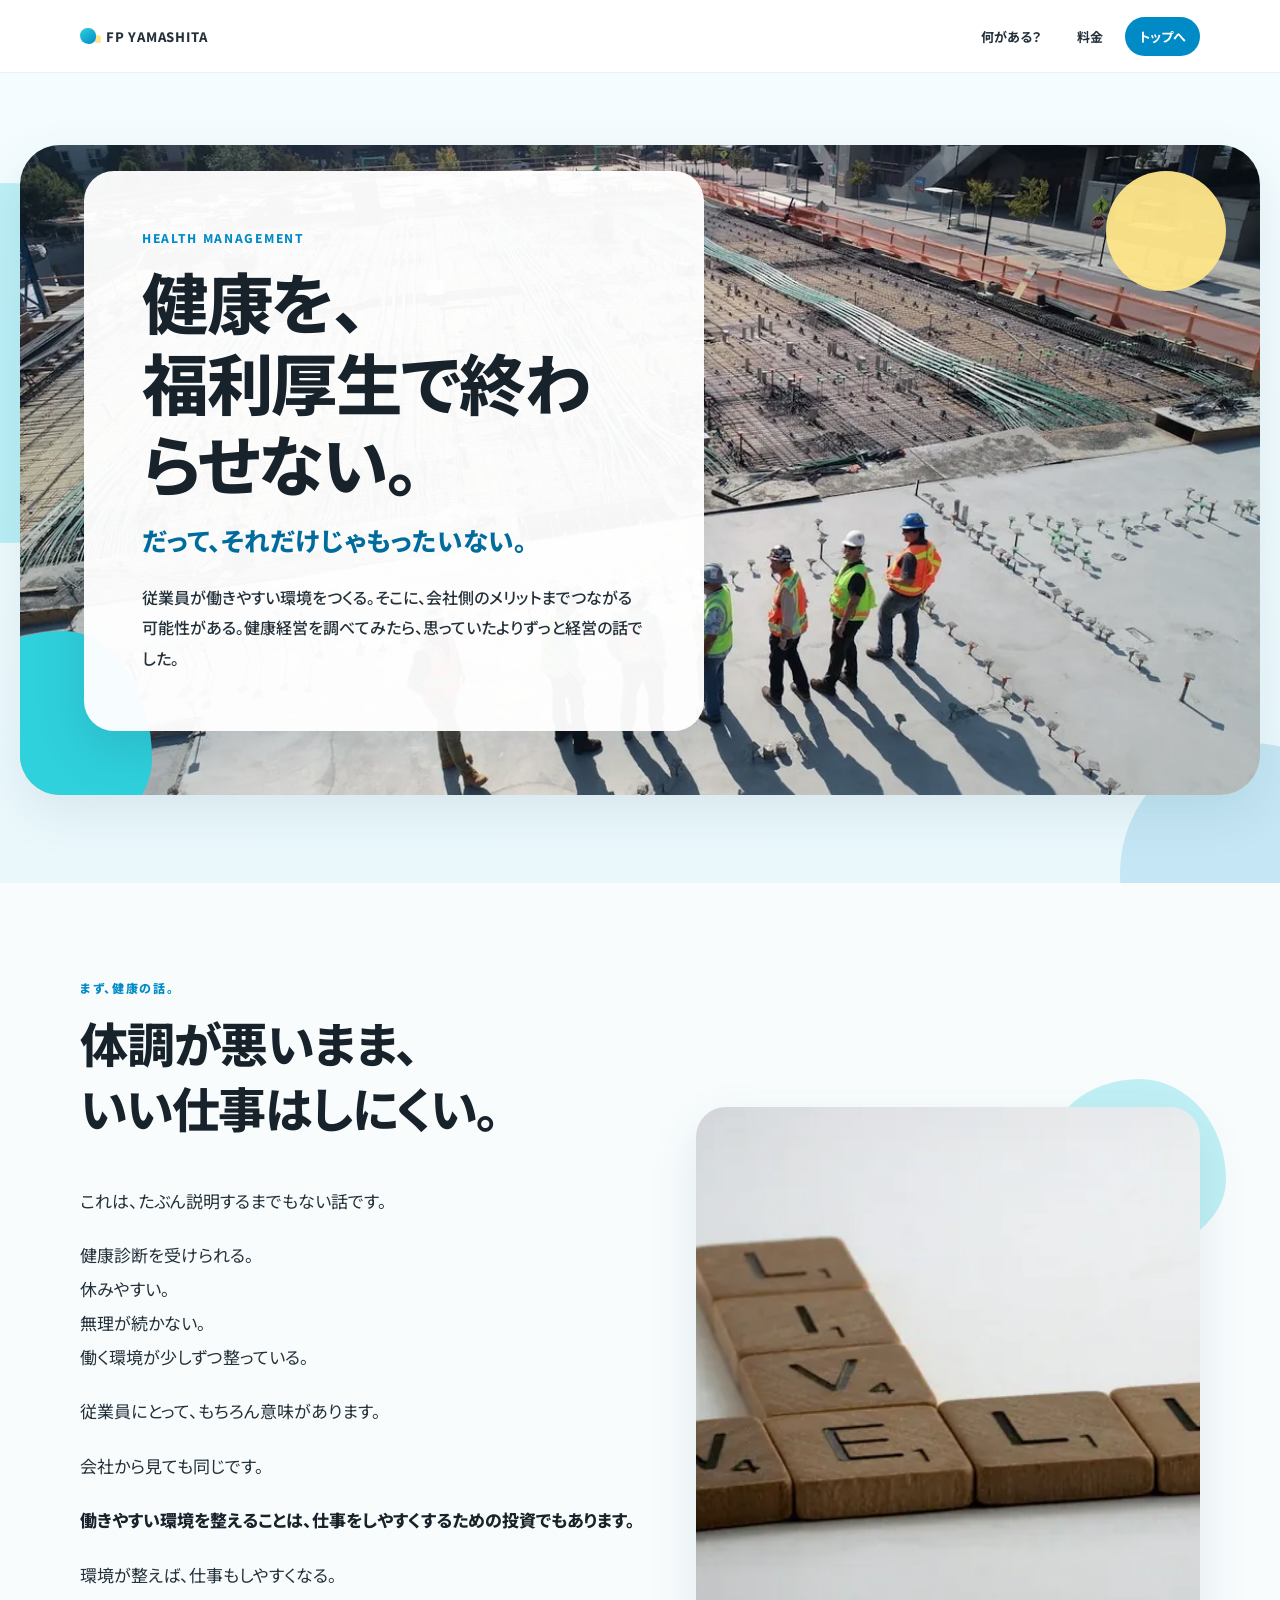
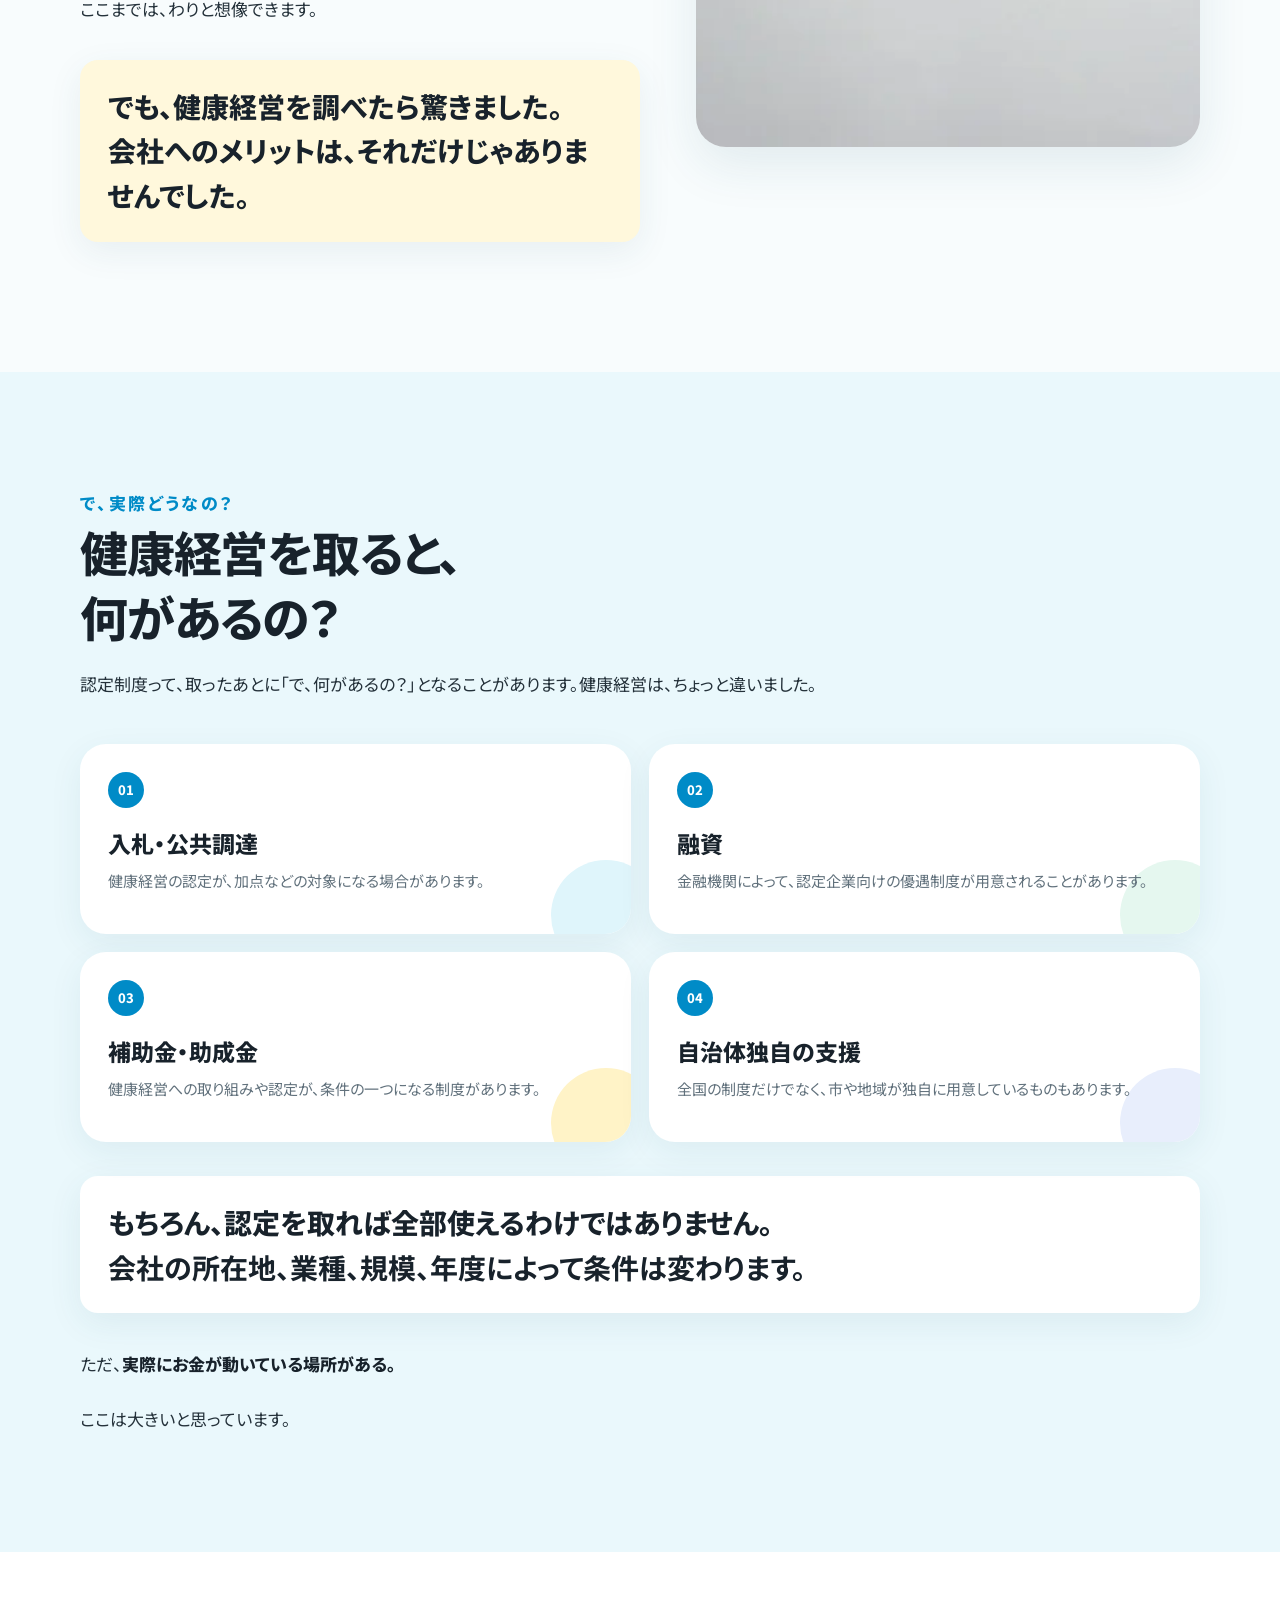
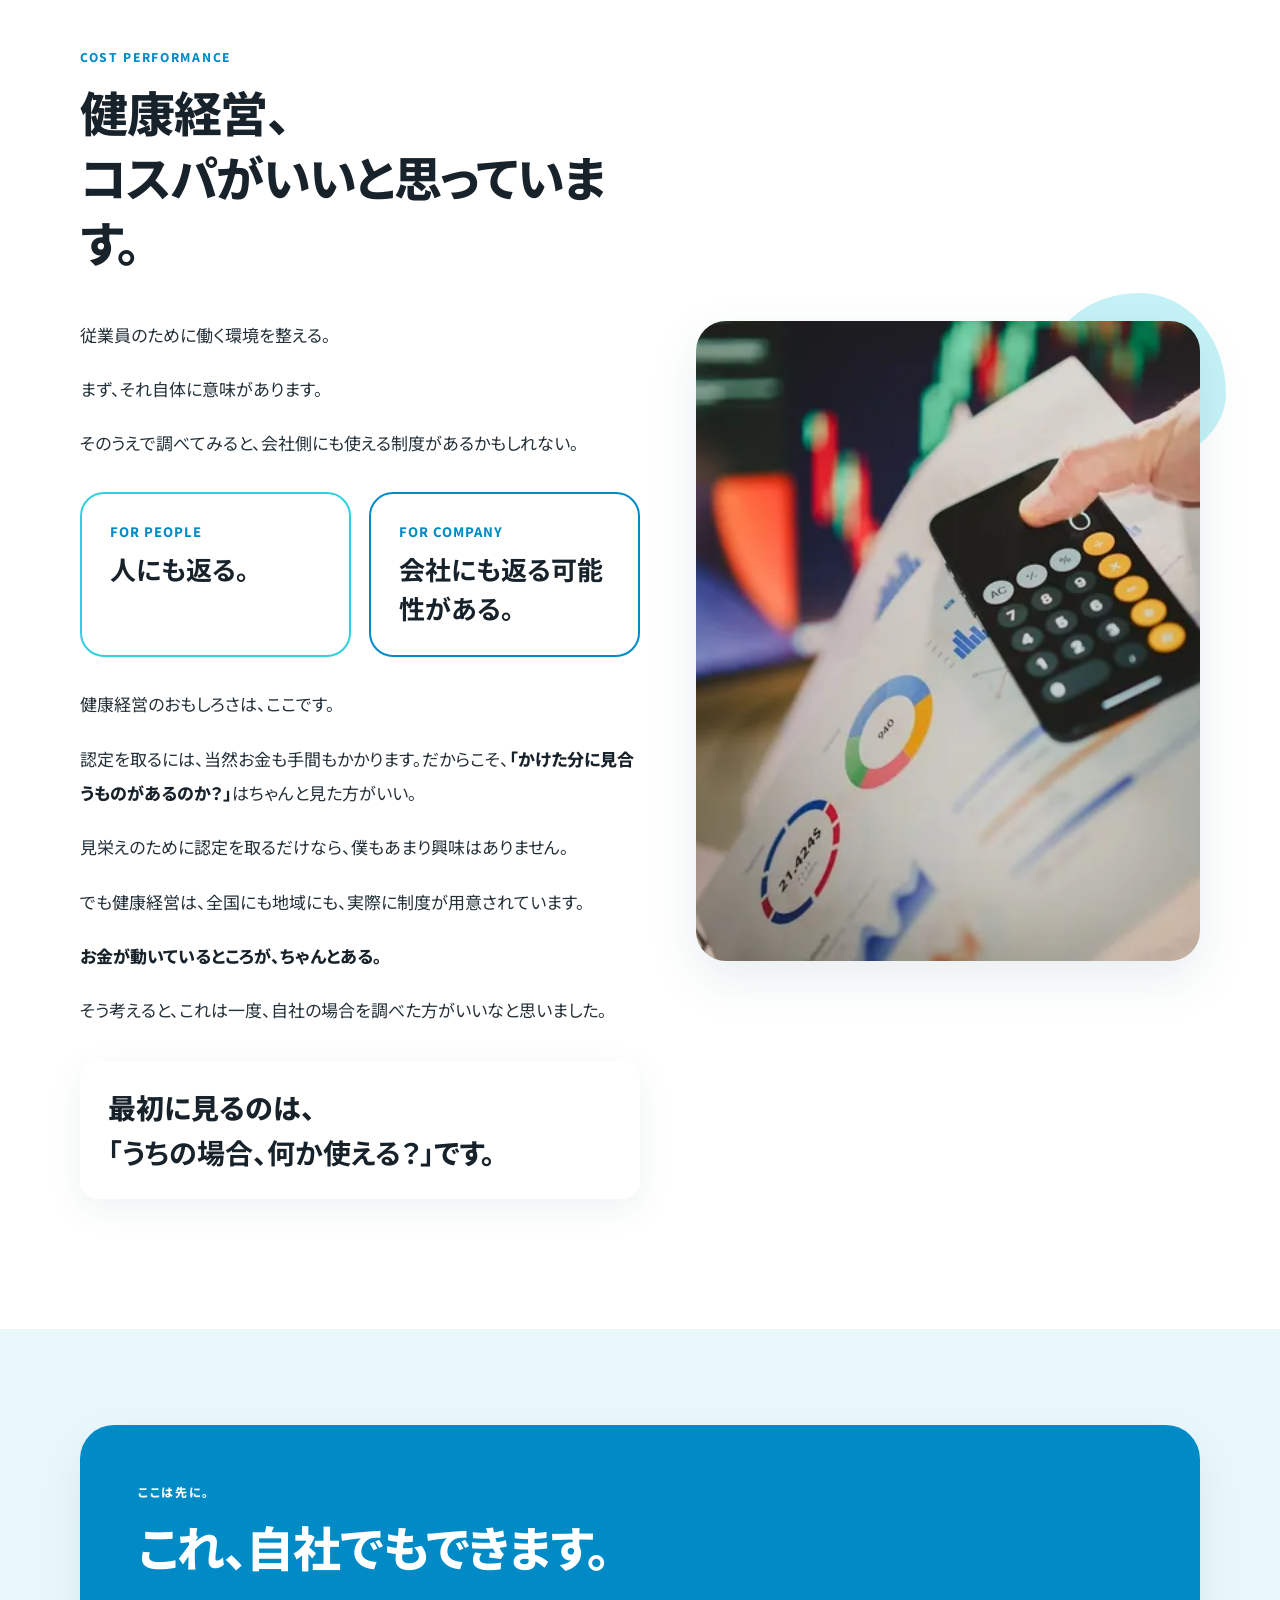
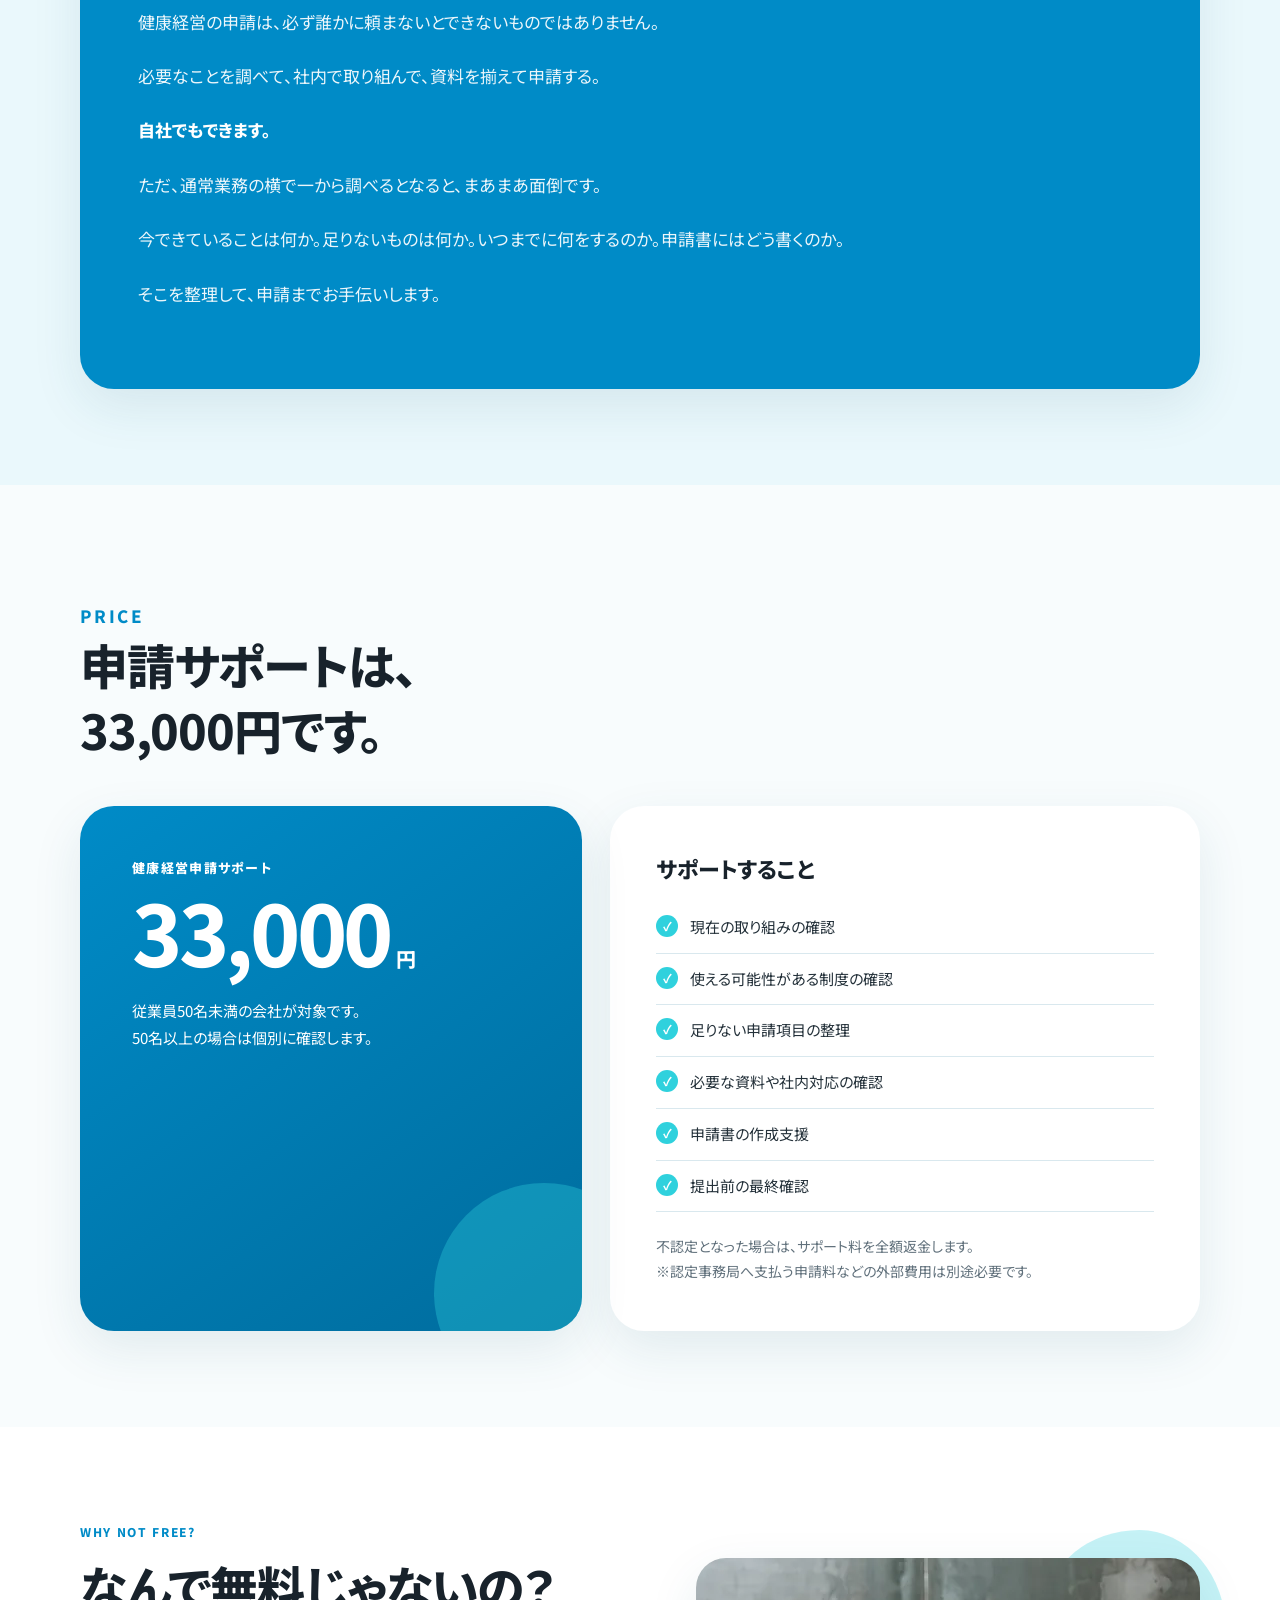
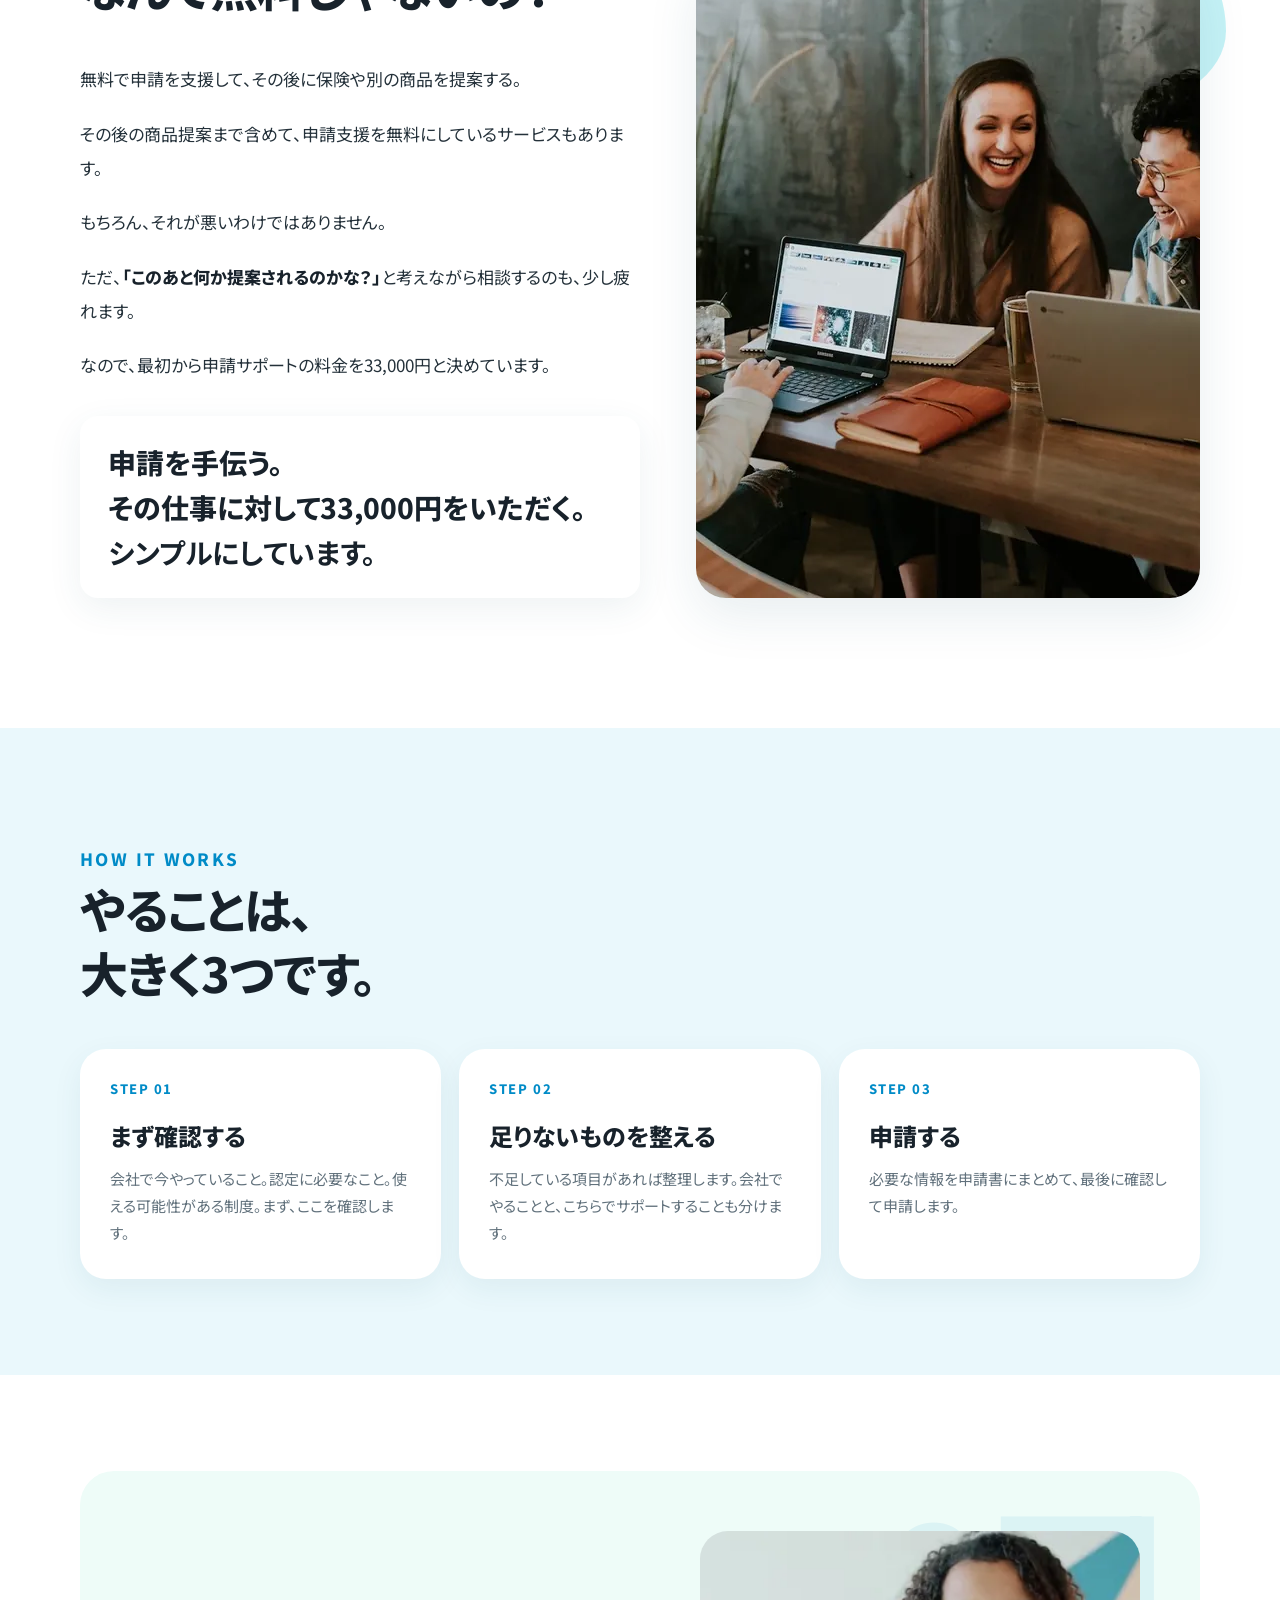
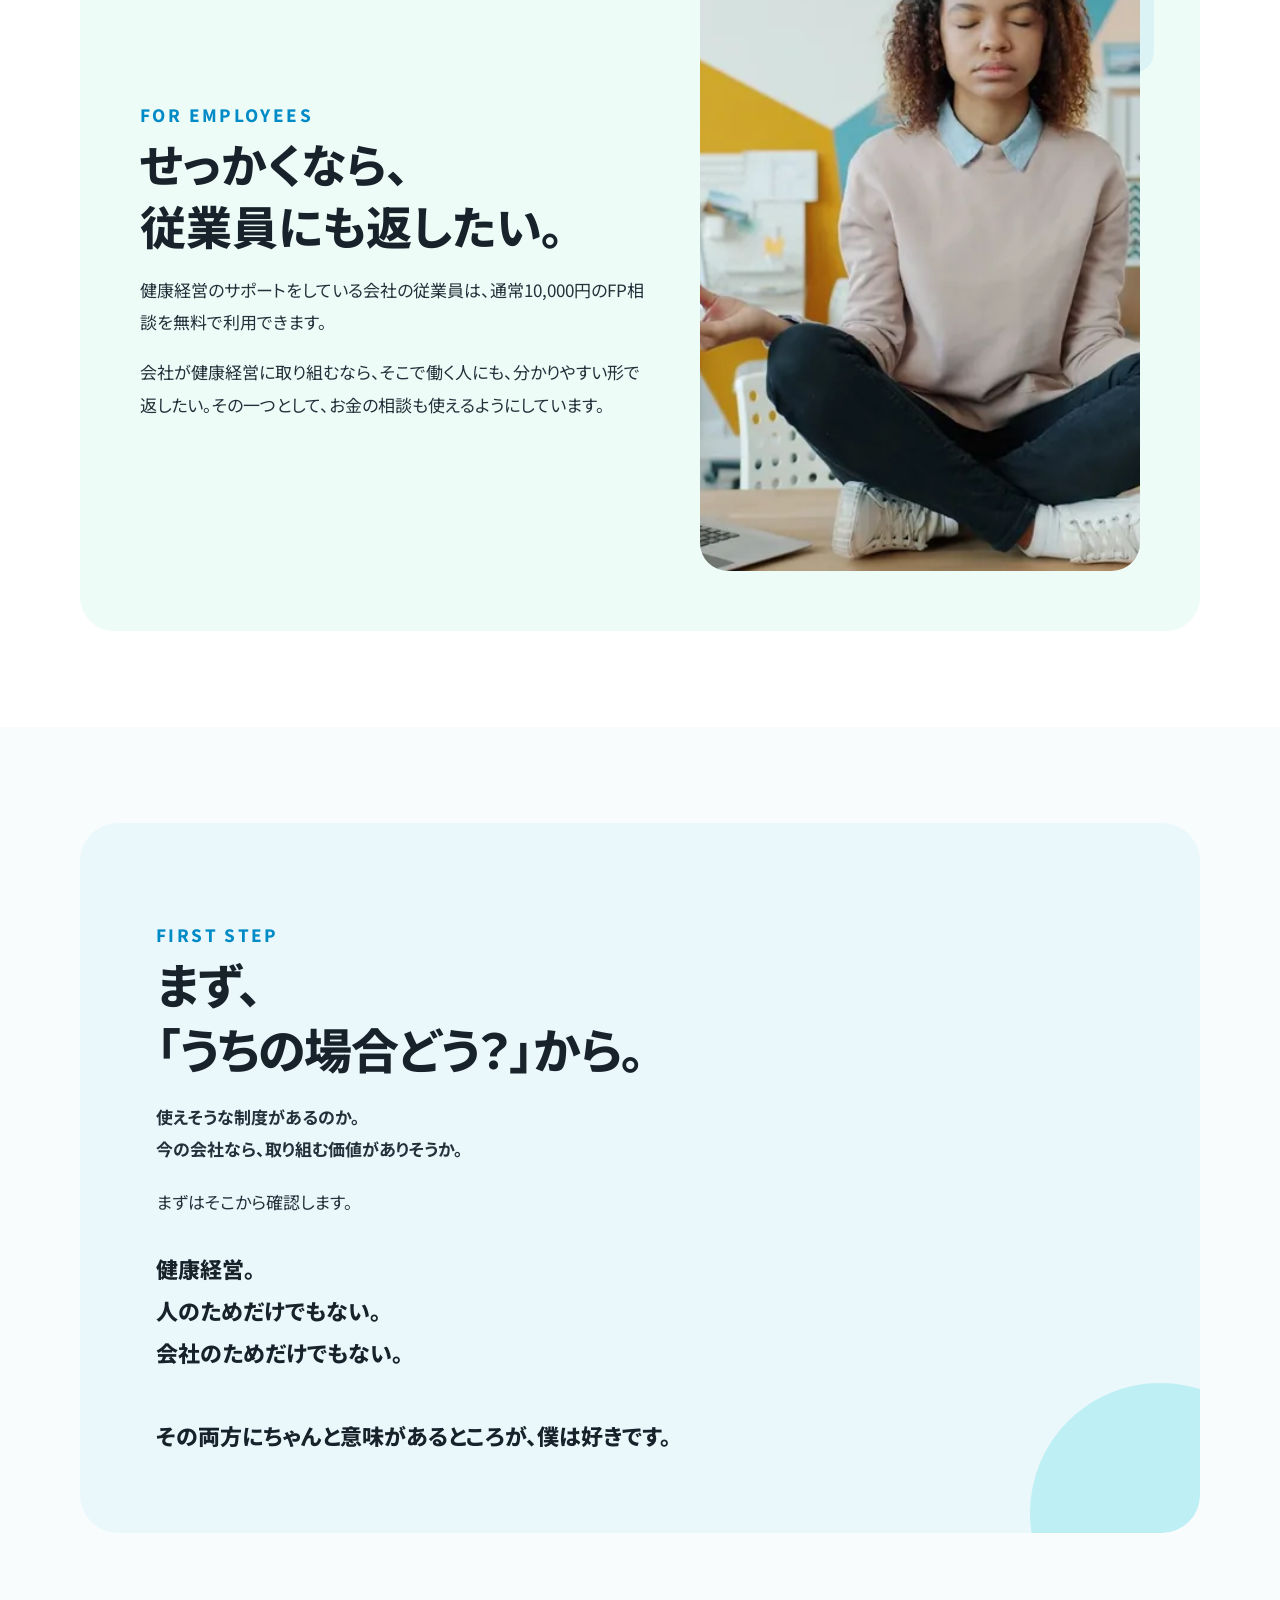
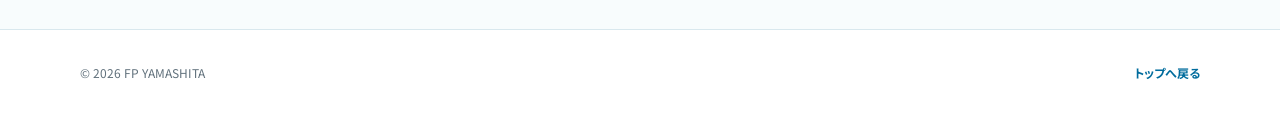
==== commit eecae060: "Rework health page in warm Cybozu-inspired style" ====
--- a/health-management.html
+++ b/health-management.html
@@ -2,296 +2,291 @@
 <html lang="ja">
 <head>
   <meta charset="utf-8">
-  <meta name="viewport" content="width=device-width, initial-scale=1.0">
+  <meta name="viewport" content="width=device-width, initial-scale=1.0, viewport-fit=cover">
   <meta name="robots" content="noindex, nofollow">
-  <meta name="theme-color" content="#19364D">
-  <link rel="icon" href="data:image/svg+xml,%3Csvg xmlns='http://www.w3.org/2000/svg' viewBox='0 0 64 64'%3E%3Crect width='64' height='64' rx='8' fill='%2319364D'/%3E%3Ccircle cx='46' cy='18' r='7' fill='%23D27643'/%3E%3C/svg%3E">
+  <meta name="theme-color" content="#eaf8fc">
+  <link rel="icon" href="data:image/svg+xml,%3Csvg xmlns='http://www.w3.org/2000/svg' viewBox='0 0 64 64'%3E%3Crect width='64' height='64' rx='16' fill='%23008bc7'/%3E%3Ccircle cx='47' cy='18' r='8' fill='%232fd1dd'/%3E%3C/svg%3E">
   <title>健康経営申請サポート｜FP山下</title>
-  <meta name="description" content="建設業を中心に、健康経営優良法人の申請を30,000円で支援。自社申請できることも先に伝え、使える可能性のある制度と申請手順を整理します。">
+  <meta name="description" content="健康を福利厚生で終わらせない。会社ごとに使える可能性のある制度を確認し、健康経営優良法人の申請を33,000円で支援します。">
   <link rel="canonical" href="https://dokechi.github.io/fp-yamashita/health-management.html">
   <meta property="og:type" content="website">
-  <meta property="og:title" content="健康経営申請サポート｜FP山下">
-  <meta property="og:description" content="健康経営優良法人の申請支援について、金銭的メリットの可能性、料金、返金条件、申請の流れをまとめています。">
+  <meta property="og:title" content="健康を、福利厚生で終わらせない。｜FP山下">
+  <meta property="og:description" content="だって、それだけじゃもったいない。健康経営の経営メリットと申請サポートを、できるだけ分かりやすくまとめています。">
   <meta property="og:url" content="https://dokechi.github.io/fp-yamashita/health-management.html">
   <meta property="og:image" content="https://dokechi.github.io/fp-yamashita/assets/images/health/hero-team.webp">
   <meta name="twitter:card" content="summary_large_image">
-  <!-- Source design system: assets/css/_shared.css -->
-  <link rel="stylesheet" href="assets/css/shared.css">
-  <style>
-    @media (max-width: 768px) {
-      .page-hero__inner { padding-top: 4.5rem; }
-    }
-  </style>
-  <script type="application/ld+json">
-  {
-    "@context": "https://schema.org",
-    "@type": "WebPage",
-    "name": "健康経営申請サポート｜FP山下",
-    "url": "https://dokechi.github.io/fp-yamashita/health-management.html",
-    "description": "健康経営優良法人の申請支援について、金銭的メリットの可能性、料金、返金条件、申請の流れをまとめたページです。",
-    "isPartOf": {
-      "@type": "WebSite",
-      "name": "FP山下",
-      "url": "https://dokechi.github.io/fp-yamashita/"
-    }
-  }
-  </script>
+  <link rel="stylesheet" href="assets/css/health-cybozu.css">
 </head>
 <body>
   <a class="skip-link" href="#main">本文へ移動</a>
 
-  <!-- ZOROYA:HEADER -->
-  <header class="site-header">
-    <div class="site-header__inner">
-      <a class="site-brand" href="index.html" aria-label="FP山下 トップページ">
-        <span class="site-brand__name">FP山下</span>
-        <span class="site-brand__en">FP YAMASHITA</span>
-      </a>
-      <button class="site-menu-toggle" type="button" aria-expanded="false" aria-controls="site-nav">
-        <span></span><span></span><span></span>
-        <span class="sr-only">メニューを開く</span>
-      </button>
-      <nav id="site-nav" class="site-nav" aria-label="メインメニュー">
-        <a href="index.html">トップ</a>
-        <a href="health-management.html" aria-current="page">健康経営</a>
+  <header class="cb-header">
+    <div class="cb-header__inner">
+      <a class="cb-brand" href="index.html" aria-label="FP山下 トップページ">FP YAMASHITA</a>
+      <nav class="cb-nav" aria-label="ページメニュー">
+        <a href="#benefits">何がある？</a>
+        <a href="#price">料金</a>
+        <a class="cb-nav__top" href="index.html">トップへ</a>
       </nav>
     </div>
   </header>
-  <!-- /ZOROYA:HEADER -->
-
-  <!-- ZOROYA:MAIN -->
+
   <main id="main">
-    <div class="breadcrumb" aria-label="パンくずリスト"><a href="index.html">トップ</a> ／ 健康経営</div>
-
-    <section class="page-hero" aria-labelledby="page-title">
-      <div class="page-hero__inner">
-        <div class="page-hero__copy">
-          <p class="page-hero__eyebrow">HEALTH MANAGEMENT</p>
-          <h1 id="page-title">健康経営。<br>実は、会社にお金の<br>メリットもあります。</h1>
-          <p class="page-hero__lead">最初に確認するのは、自社にとって何が使える可能性があるかです。現在の取り組み整理から申請まで支援します。</p>
-        </div>
-        <figure class="page-hero__media">
-          <img src="assets/images/health/hero-team.webp" width="1200" height="800" alt="建設現場に並ぶ作業員たちのイメージ" fetchpriority="high" decoding="async">
-          <figcaption>建設現場と働く人（イメージ写真）</figcaption>
+    <section class="cb-hero" aria-labelledby="page-title">
+      <div class="cb-hero__inner">
+        <div class="cb-hero__stage">
+          <img class="cb-hero__photo" src="assets/images/health/hero-team.webp" width="1200" height="800" alt="建設現場で働く人たちのイメージ">
+          <span class="cb-hero__shade" aria-hidden="true"></span>
+          <span class="cb-hero__blob cb-hero__blob--a" aria-hidden="true"></span>
+          <span class="cb-hero__blob cb-hero__blob--b" aria-hidden="true"></span>
+
+          <div class="cb-hero__card">
+            <p class="cb-eyebrow">HEALTH MANAGEMENT</p>
+            <h1 id="page-title">健康を、<br>福利厚生で終わらせない。</h1>
+            <p class="cb-hero__sub">だって、それだけじゃもったいない。</p>
+            <p class="cb-hero__lead">従業員が働きやすい環境をつくる。そこに、会社側のメリットまでつながる可能性がある。健康経営を調べてみたら、思っていたよりずっと経営の話でした。</p>
+          </div>
+        </div>
+      </div>
+    </section>
+
+    <section class="cb-section cb-section--soft" aria-labelledby="intro-title">
+      <div class="cb-section__inner cb-split">
+        <div>
+          <p class="cb-eyebrow">まず、健康の話。</p>
+          <div class="cb-section__head">
+            <h2 id="intro-title">体調が悪いまま、<br>いい仕事はしにくい。</h2>
+          </div>
+          <div class="cb-prose">
+            <p>これは、たぶん説明するまでもない話です。</p>
+            <p>健康診断を受けられる。<br>休みやすい。<br>無理が続かない。<br>働く環境が少しずつ整っている。</p>
+            <p>従業員にとって、もちろん意味があります。</p>
+            <p>会社から見ても同じです。</p>
+            <p><strong>働きやすい環境を整えることは、仕事をしやすくするための投資でもあります。</strong></p>
+            <p>環境が整えば、仕事もしやすくなる。<br>ここまでは、わりと想像できます。</p>
+          </div>
+          <div class="cb-callout cb-callout--yellow">でも、健康経営を調べたら驚きました。<br>会社へのメリットは、それだけじゃありませんでした。</div>
+        </div>
+
+        <figure class="cb-photo-card">
+          <img src="assets/images/health/workplace-wellness.webp" width="960" height="640" alt="働く人の健康をイメージした写真" loading="lazy" decoding="async">
         </figure>
       </div>
     </section>
 
-    <section class="health-visual-intro" aria-labelledby="visual-intro-title">
-      <div class="section-shell">
-        <div class="health-visual-intro__head">
-          <div>
-            <p class="section-label">THREE VIEWPOINTS</p>
-            <h2 id="visual-intro-title">現場と、お金と、人。<br>三つをつなぐ健康経営。</h2>
-          </div>
-          <p>健康経営を「認定マークを取ること」だけで終わらせず、会社で働く人と経営の両方にどうつながるかを整理します。</p>
-        </div>
-        <div class="health-visual-intro__gallery">
-          <figure class="health-visual-card">
-            <img src="assets/images/health/field-safety.webp" width="720" height="480" alt="建設現場に置かれた安全帽のイメージ" loading="lazy" decoding="async">
-            <figcaption><span>01 / FIELD</span><strong>安全に働ける現場</strong><small>イメージ写真</small></figcaption>
-          </figure>
-          <figure class="health-visual-card">
-            <img src="assets/images/health/financial-review.webp" width="720" height="480" alt="資料と計算機を使って数字を確認するイメージ" loading="lazy" decoding="async">
-            <figcaption><span>02 / FINANCE</span><strong>経営上の可能性</strong><small>イメージ写真</small></figcaption>
-          </figure>
-          <figure class="health-visual-card">
-            <img src="assets/images/health/workplace-wellness.webp" width="720" height="480" alt="木製の文字で表したウェルネスのイメージ" loading="lazy" decoding="async">
-            <figcaption><span>03 / PEOPLE</span><strong>働く人の健康</strong><small>イメージ写真</small></figcaption>
-          </figure>
-        </div>
-      </div>
-    </section>
-
-    <section class="health-benefits" aria-labelledby="benefits-title">
-      <div class="section-shell">
-        <div class="health-benefits__head">
-          <div>
-            <p class="section-label">POSSIBILITIES</p>
-            <h2 id="benefits-title">認定マークだけが、<br>価値ではありません。</h2>
-          </div>
-          <p class="health-benefits__copy">自治体や金融機関などには、健康経営に取り組む企業や認定法人を対象とした制度があります。ただし、認定を取れば必ず使えるわけではありません。所在地、業種、会社規模、年度によって条件が違います。</p>
-        </div>
-        <div class="health-benefits__index">
-          <div class="health-benefits__row"><span class="health-benefits__no">01</span><strong>入札・公共調達での加点</strong><span>自治体や発注機関ごとに対象条件を確認します。</span></div>
-          <div class="health-benefits__row"><span class="health-benefits__no">02</span><strong>融資条件の優遇</strong><span>金融機関や制度ごとに内容と利用条件が異なります。</span></div>
-          <div class="health-benefits__row"><span class="health-benefits__no">03</span><strong>補助金・助成金</strong><span>対象年度と会社条件に合う制度があるかを整理します。</span></div>
-          <div class="health-benefits__row"><span class="health-benefits__no">04</span><strong>自治体独自の支援</strong><span>所在地を基準に、利用できる可能性を確認します。</span></div>
-        </div>
-      </div>
-    </section>
-
-    <section class="health-comparison" aria-labelledby="comparison-title">
-      <div class="section-shell">
-        <div class="health-comparison__head">
-          <p class="section-label">BEFORE / AFTER</p>
-          <h2 id="comparison-title">取り組みを、会社の価値として整理する。</h2>
-          <p class="health-comparison__lead">新しい制度をゼロから増やすだけではありません。すでに行っている健康診断や社内対応を、申請項目に沿って見える形にします。</p>
-        </div>
-        <div class="health-comparison__visuals" aria-label="整理前と整理後のイメージ">
-          <figure>
-            <img src="assets/images/health/documents-before.webp" width="900" height="600" alt="積み重なった書類のイメージ" loading="lazy" decoding="async">
-            <figcaption><span>BEFORE</span><strong>情報や資料が、ばらばら</strong><small>イメージ写真</small></figcaption>
-          </figure>
-          <figure>
-            <img src="assets/images/health/documents-after.webp" width="900" height="600" alt="資料と計算機を見ながら内容を整理するイメージ" loading="lazy" decoding="async">
-            <figcaption><span>AFTER</span><strong>必要な項目が、見える状態に</strong><small>イメージ写真</small></figcaption>
-          </figure>
-        </div>
-        <div class="health-table" role="table" aria-label="認定前と認定後の比較">
-          <div class="health-table__row health-table__row--head" role="row"><div role="columnheader">NO.</div><div role="columnheader">認定前</div><div role="columnheader">認定後</div></div>
-          <div class="health-table__row" role="row"><div class="health-table__no" role="cell">01</div><div class="health-table__before" role="cell">使える優遇制度を把握していない</div><div class="health-table__after" role="cell">自社が対象になり得る制度を整理できる</div></div>
-          <div class="health-table__row" role="row"><div class="health-table__no" role="cell">02</div><div class="health-table__before" role="cell">健康診断などの取り組みが個別に存在する</div><div class="health-table__after" role="cell">申請項目に沿って会社の取り組みにできる</div></div>
-          <div class="health-table__row" role="row"><div class="health-table__no" role="cell">03</div><div class="health-table__before" role="cell">求人で会社の違いを示しにくい</div><div class="health-table__after" role="cell">認定を取り組み実績として伝えられる</div></div>
-          <div class="health-table__row" role="row"><div class="health-table__no" role="cell">04</div><div class="health-table__before" role="cell">制度を調べる時間がない</div><div class="health-table__after" role="cell">必要な取り組みと申請手順が分かる</div></div>
-        </div>
-      </div>
-    </section>
-
-    <section class="health-statement" aria-labelledby="self-title">
-      <div class="section-shell health-statement__inner">
-        <h2 id="self-title">ちなみに、<br>申請は自社でも<br>できます。</h2>
-        <div class="health-statement__body">
-          <p>申請書を読み、必要な取り組みを行い、資料を期限までに整えれば、自社で申請することも可能です。</p>
-          <p>難しい情報を独占して、30,000円をいただくわけではありません。</p>
-          <p>通常業務の中で制度を調べ、確認し、資料を整える時間を減らすために、申請を支援します。</p>
-        </div>
-        <figure class="health-statement__visual">
-          <img src="assets/images/health/self-application.webp" width="960" height="720" alt="机上の申請資料に記入する手元のイメージ" loading="lazy" decoding="async">
-          <figcaption>自社で資料を整えることも可能です（イメージ写真）</figcaption>
+    <section id="benefits" class="cb-section cb-section--sky" aria-labelledby="benefits-title">
+      <div class="cb-section__inner">
+        <div class="cb-section__head">
+          <p class="cb-eyebrow">で、実際どうなの？</p>
+          <h2 id="benefits-title">健康経営を取ると、<br>何があるの？</h2>
+          <p>認定制度って、取ったあとに「で、何があるの？」となることがあります。健康経営は、ちょっと違いました。</p>
+        </div>
+
+        <div class="cb-benefits">
+          <article class="cb-benefit">
+            <span class="cb-benefit__no">01</span>
+            <h3>入札・公共調達</h3>
+            <p>健康経営の認定が、加点などの対象になる場合があります。</p>
+          </article>
+          <article class="cb-benefit">
+            <span class="cb-benefit__no">02</span>
+            <h3>融資</h3>
+            <p>金融機関によって、認定企業向けの優遇制度が用意されることがあります。</p>
+          </article>
+          <article class="cb-benefit">
+            <span class="cb-benefit__no">03</span>
+            <h3>補助金・助成金</h3>
+            <p>健康経営への取り組みや認定が、条件の一つになる制度があります。</p>
+          </article>
+          <article class="cb-benefit">
+            <span class="cb-benefit__no">04</span>
+            <h3>自治体独自の支援</h3>
+            <p>全国の制度だけでなく、市や地域が独自に用意しているものもあります。</p>
+          </article>
+        </div>
+
+        <div class="cb-callout">もちろん、認定を取れば全部使えるわけではありません。<br><strong>会社の所在地、業種、規模、年度によって条件は変わります。</strong></div>
+
+        <div class="cb-prose">
+          <p>ただ、<strong>実際にお金が動いている場所がある。</strong></p>
+          <p>ここは大きいと思っています。</p>
+        </div>
+      </div>
+    </section>
+
+    <section class="cb-section" aria-labelledby="cost-title">
+      <div class="cb-section__inner cb-split">
+        <div>
+          <p class="cb-eyebrow">COST PERFORMANCE</p>
+          <div class="cb-section__head">
+            <h2 id="cost-title">健康経営、<br>コスパがいいと思っています。</h2>
+          </div>
+          <div class="cb-prose">
+            <p>従業員のために働く環境を整える。</p>
+            <p>まず、それ自体に意味があります。</p>
+            <p>そのうえで調べてみると、会社側にも使える制度があるかもしれない。</p>
+          </div>
+
+          <div class="cb-cost" aria-label="健康経営の二つの価値">
+            <div class="cb-cost__item">
+              <span>FOR PEOPLE</span>
+              <strong>人にも返る。</strong>
+            </div>
+            <div class="cb-cost__item">
+              <span>FOR COMPANY</span>
+              <strong>会社にも返る可能性がある。</strong>
+            </div>
+          </div>
+
+          <div class="cb-prose" style="margin-top: 30px;">
+            <p>健康経営のおもしろさは、ここです。</p>
+            <p>認定を取るには、当然お金も手間もかかります。だからこそ、<strong>「かけた分に見合うものがあるのか？」</strong>はちゃんと見た方がいい。</p>
+            <p>見栄えのために認定を取るだけなら、僕もあまり興味はありません。</p>
+            <p>でも健康経営は、全国にも地域にも、実際に制度が用意されています。</p>
+            <p><strong>お金が動いているところが、ちゃんとある。</strong></p>
+            <p>そう考えると、これは一度、自社の場合を調べた方がいいなと思いました。</p>
+          </div>
+
+          <div class="cb-callout">最初に見るのは、<br><strong>「うちの場合、何か使える？」</strong>です。</div>
+        </div>
+
+        <figure class="cb-photo-card">
+          <img src="assets/images/health/financial-review.webp" width="960" height="640" alt="資料と数字を確認するイメージ" loading="lazy" decoding="async">
         </figure>
       </div>
     </section>
 
-    <section class="health-reason" aria-labelledby="reason-title">
-      <div class="section-shell">
-        <div class="health-reason__grid">
-          <figure class="health-reason__visual">
-            <img src="assets/images/health/support-meeting.webp" width="960" height="640" alt="テーブルを囲んで相談する人たちのイメージ" loading="lazy" decoding="async">
-            <span aria-hidden="true">30</span>
-            <figcaption>相談風景（イメージ写真）</figcaption>
-          </figure>
-          <div class="health-reason__copy">
-            <p class="section-label">WHY 30,000 YEN</p>
-            <h2 id="reason-title">無料の後にある営業を、考えなくてよいように。</h2>
-            <p>無料で支援を受けられること自体が悪いわけではありません。ただ、支援の後に保険や別のサービスを提案されるのか、相手の意図を考えながら進めることになります。</p>
-            <p>その読み合いをなくすために、申請支援の対価を30,000円と明示します。別の契約を前提にせず、必要な確認と申請準備を進めます。</p>
-          </div>
-        </div>
-        <div class="health-scope" aria-label="サポート内容">
-          <div class="health-scope__item"><span>01</span><strong>現在の取り組み状況の確認</strong></div>
-          <div class="health-scope__item"><span>02</span><strong>対象になり得る制度の確認</strong></div>
-          <div class="health-scope__item"><span>03</span><strong>不足している申請項目の整理</strong></div>
-          <div class="health-scope__item"><span>04</span><strong>必要な資料と社内対応の案内</strong></div>
-          <div class="health-scope__item"><span>05</span><strong>申請書の作成支援</strong></div>
-          <div class="health-scope__item"><span>06</span><strong>申請前の最終確認</strong></div>
-        </div>
-      </div>
-    </section>
-
-    <section class="health-price" aria-labelledby="price-title">
-      <div class="section-shell">
-        <div class="health-price__head">
-          <p class="section-label">PRICE &amp; PROMISE</p>
-          <h2 id="price-title">料金と返金条件を、先に。</h2>
-          <p>会社側で実施・判断していただくことと、山下が支援することを最初に分けます。</p>
-        </div>
-        <div class="health-certificate">
-          <div class="health-certificate__frame">
-            <div class="health-certificate__left">
-              <span class="health-certificate__label">APPLICATION SUPPORT</span>
-              <div class="health-certificate__plan">健康経営申請サポート</div>
-              <div class="health-certificate__price">30,000<small>円</small></div>
-              <p>従業員50名以下。51名以上は個別に確認します。</p>
-              <div class="health-certificate__stamp">所定条件下<br>全額返金</div>
-            </div>
-            <div class="health-certificate__right">
-              <h3>サポート料に含まれるもの</h3>
-              <ul>
-                <li>現状と申請要件の確認</li>
-                <li>不足項目と必要資料の整理</li>
-                <li>会社で行う取り組みの案内</li>
-                <li>申請書の作成支援と最終確認</li>
-                <li>所定条件下で不認定の場合のサポート料返金</li>
-              </ul>
-            </div>
-          </div>
-        </div>
-        <p class="health-price__notes">認定事務局へ支払う申請料などの外部費用は別途です。返金の適用条件は契約前に書面で確認します。</p>
-      </div>
-    </section>
-
-    <section class="health-employee" aria-labelledby="employee-title">
-      <div class="section-shell health-employee__inner">
+    <section class="cb-section cb-section--sky" aria-labelledby="self-title">
+      <div class="cb-section__inner">
+        <div class="cb-card cb-card--blue">
+          <p class="cb-eyebrow">ここは先に。</p>
+          <h2 id="self-title">これ、自社でもできます。</h2>
+          <div class="cb-prose" style="margin-top: 26px; max-width: 790px;">
+            <p>健康経営の申請は、必ず誰かに頼まないとできないものではありません。</p>
+            <p>必要なことを調べて、社内で取り組んで、資料を揃えて申請する。</p>
+            <p><strong>自社でもできます。</strong></p>
+            <p>ただ、通常業務の横で一から調べるとなると、まあまあ面倒です。</p>
+            <p>今できていることは何か。足りないものは何か。いつまでに何をするのか。申請書にはどう書くのか。</p>
+            <p>そこを整理して、申請までお手伝いします。</p>
+          </div>
+        </div>
+      </div>
+    </section>
+
+    <section id="price" class="cb-section cb-section--soft" aria-labelledby="price-title">
+      <div class="cb-section__inner">
+        <div class="cb-section__head">
+          <p class="cb-eyebrow">PRICE</p>
+          <h2 id="price-title">申請サポートは、<br>33,000円です。</h2>
+        </div>
+
+        <div class="cb-price">
+          <div class="cb-price__main">
+            <p class="cb-price__label">健康経営申請サポート</p>
+            <p class="cb-price__amount">33,000<small>円</small></p>
+            <p class="cb-price__note">従業員50名未満の会社が対象です。<br>50名以上の場合は個別に確認します。</p>
+          </div>
+
+          <div class="cb-price__detail">
+            <h3>サポートすること</h3>
+            <ul class="cb-checklist">
+              <li>現在の取り組みの確認</li>
+              <li>使える可能性がある制度の確認</li>
+              <li>足りない申請項目の整理</li>
+              <li>必要な資料や社内対応の確認</li>
+              <li>申請書の作成支援</li>
+              <li>提出前の最終確認</li>
+            </ul>
+            <p style="margin: 22px 0 0; font-size: 14px; line-height: 1.8; color: #61717c;">不認定となった場合は、サポート料を全額返金します。<br>※認定事務局へ支払う申請料などの外部費用は別途必要です。</p>
+          </div>
+        </div>
+      </div>
+    </section>
+
+    <section class="cb-section" aria-labelledby="free-title">
+      <div class="cb-section__inner cb-split">
         <div>
-          <h2 id="employee-title">サポート企業の従業員は、<br>FP相談を無料で利用できます。</h2>
-          <p>通常10,000円のFP相談を無料で利用できます。相談内容を、本人の同意なく勤務先へ伝えることはありません。</p>
-        </div>
-        <figure class="health-employee__visual">
-          <img src="assets/images/health/employee-wellbeing.webp" width="960" height="540" alt="仕事場で心身を整える人のイメージ" loading="lazy" decoding="async">
-          <figcaption>働く人の心身を支える（イメージ写真）</figcaption>
+          <p class="cb-eyebrow">WHY NOT FREE?</p>
+          <div class="cb-section__head">
+            <h2 id="free-title">なんで無料じゃないの？</h2>
+          </div>
+          <div class="cb-prose">
+            <p>無料で申請を支援して、その後に保険や別の商品を提案する。</p>
+            <p>その後の商品提案まで含めて、申請支援を無料にしているサービスもあります。</p>
+            <p>もちろん、それが悪いわけではありません。</p>
+            <p>ただ、<strong>「このあと何か提案されるのかな？」</strong>と考えながら相談するのも、少し疲れます。</p>
+            <p>なので、最初から申請サポートの料金を33,000円と決めています。</p>
+          </div>
+          <div class="cb-callout">申請を手伝う。<br>その仕事に対して33,000円をいただく。<br><strong>シンプルにしています。</strong></div>
+        </div>
+
+        <figure class="cb-photo-card">
+          <img src="assets/images/health/support-meeting.webp" width="960" height="640" alt="相談する人たちのイメージ" loading="lazy" decoding="async">
         </figure>
-        <div class="health-employee__zero">0<small>円</small></div>
-      </div>
-    </section>
-
-    <section class="health-process" aria-labelledby="process-title">
-      <div class="section-shell">
-        <div class="health-process__head">
-          <p class="section-label">PROCESS</p>
-          <h2 id="process-title">申請までの流れ。</h2>
-          <p>何を確認し、会社で何を行い、どこを支援するのか。順番を先に共有します。</p>
-        </div>
-        <figure class="health-process__visual">
-          <img src="assets/images/health/process-progress.webp" width="1200" height="675" alt="木造建築の骨組みを一つずつ組み上げる作業員のイメージ" loading="lazy" decoding="async">
-          <figcaption><span>STEP BY STEP</span><strong>一つずつ、順番に整えます。</strong><small>イメージ写真</small></figcaption>
-        </figure>
-        <div class="health-process__lanes">
-          <div class="health-process__row"><span class="health-process__node">01</span><div class="health-process__card"><strong>会社規模と現在の取り組みを確認</strong><p>健康診断、社内制度、従業員数、所在地などを確認します。</p></div></div>
-          <div class="health-process__row"><span class="health-process__node">02</span><div class="health-process__card"><strong>制度と申請要件を確認</strong><p>使える可能性のある制度と、認定に必要な項目を整理します。</p></div></div>
-          <div class="health-process__row"><span class="health-process__node">03</span><div class="health-process__card"><strong>不足項目と必要資料を整理</strong><p>会社で行うことと、山下が支援する範囲を分けます。</p></div></div>
-          <div class="health-process__row"><span class="health-process__node">04</span><div class="health-process__card"><strong>会社で必要な取り組みを実施</strong><p>期限までに必要な社内対応を進めていただきます。</p></div></div>
-          <div class="health-process__row"><span class="health-process__node">05</span><div class="health-process__card"><strong>申請書の作成と最終確認</strong><p>情報を申請書へ反映し、提出前の確認を支援します。</p></div></div>
-          <div class="health-process__row"><span class="health-process__node">06</span><div class="health-process__card"><strong>申請</strong><p>内容を確定し、所定の手続きで申請します。</p></div></div>
-        </div>
-      </div>
-    </section>
-
-    <section class="health-cta" aria-labelledby="cta-title">
-      <div class="section-shell health-cta__grid">
-        <div>
-          <p class="section-label">NEXT STEP</p>
-          <h2 id="cta-title">まず、自社で使える可能性から確認します。</h2>
-          <p class="health-cta__lead">申込先や問い合わせ方法は、確認が取れ次第このページへ追加します。未確認の連絡先は掲載していません。</p>
-        </div>
-        <div class="health-cta__panel">
-          <p>お問い合わせページは、次の制作工程で公開予定です。</p>
-          <div class="health-cta__actions">
-            <span class="button button--disabled" aria-disabled="true">お問い合わせページ準備中</span>
-            <a class="button button--ghost" href="index.html">トップへ戻る</a>
+      </div>
+    </section>
+
+    <section class="cb-section cb-section--sky" aria-labelledby="steps-title">
+      <div class="cb-section__inner">
+        <div class="cb-section__head">
+          <p class="cb-eyebrow">HOW IT WORKS</p>
+          <h2 id="steps-title">やることは、<br>大きく3つです。</h2>
+        </div>
+
+        <div class="cb-steps">
+          <article class="cb-step">
+            <span class="cb-step__num">STEP 01</span>
+            <h3>まず確認する</h3>
+            <p>会社で今やっていること。認定に必要なこと。使える可能性がある制度。まず、ここを確認します。</p>
+          </article>
+          <article class="cb-step">
+            <span class="cb-step__num">STEP 02</span>
+            <h3>足りないものを整える</h3>
+            <p>不足している項目があれば整理します。会社でやることと、こちらでサポートすることも分けます。</p>
+          </article>
+          <article class="cb-step">
+            <span class="cb-step__num">STEP 03</span>
+            <h3>申請する</h3>
+            <p>必要な情報を申請書にまとめて、最後に確認して申請します。</p>
+          </article>
+        </div>
+      </div>
+    </section>
+
+    <section class="cb-section" aria-labelledby="employee-title">
+      <div class="cb-section__inner">
+        <div class="cb-employee">
+          <div class="cb-employee__copy">
+            <p class="cb-eyebrow">FOR EMPLOYEES</p>
+            <h2 id="employee-title">せっかくなら、<br>従業員にも返したい。</h2>
+            <p>健康経営のサポートをしている会社の従業員は、通常10,000円のFP相談を無料で利用できます。</p>
+            <p>会社が健康経営に取り組むなら、そこで働く人にも、分かりやすい形で返したい。その一つとして、お金の相談も使えるようにしています。</p>
+          </div>
+          <img src="assets/images/health/employee-wellbeing.webp" width="960" height="640" alt="働く人をイメージした写真" loading="lazy" decoding="async">
+        </div>
+      </div>
+    </section>
+
+    <section class="cb-section cb-section--soft" aria-labelledby="final-title">
+      <div class="cb-section__inner">
+        <div class="cb-final">
+          <div class="cb-final__inner">
+            <p class="cb-eyebrow">FIRST STEP</p>
+            <h2 id="final-title">まず、<br>「うちの場合どう？」から。</h2>
+            <p><strong>使えそうな制度があるのか。<br>今の会社なら、取り組む価値がありそうか。</strong></p>
+            <p>まずはそこから確認します。</p>
+            <p class="cb-final__last">健康経営。<br>人のためだけでもない。<br>会社のためだけでもない。<br><br>その両方にちゃんと意味があるところが、僕は好きです。</p>
           </div>
         </div>
       </div>
     </section>
   </main>
-  <!-- /ZOROYA:MAIN -->
-
-  <!-- ZOROYA:FOOTER -->
-  <footer class="site-footer">
-    <div class="site-footer__inner">
-      <div>
-        <div class="site-footer__brand">FP山下</div>
-        <p>個人向けFP相談と健康経営優良法人の申請支援</p>
-      </div>
-      <nav class="site-footer__nav" aria-label="フッターメニュー">
-        <a href="index.html">トップ</a>
-        <a href="health-management.html" aria-current="page">健康経営</a>
-      </nav>
+
+  <footer class="cb-footer">
+    <div class="cb-footer__inner">
+      <span>&copy; 2026 FP YAMASHITA</span>
+      <a href="index.html">トップへ戻る</a>
     </div>
-    <div class="site-footer__bottom">&copy; 2026 FP Yamashita</div>
   </footer>
-  <!-- /ZOROYA:FOOTER -->
-
-  <script src="assets/js/app.js" defer></script>
 </body>
 </html>
--- a/assets/css/health-cybozu.css
+++ b/assets/css/health-cybozu.css
@@ -0,0 +1,968 @@
+@import url('https://fonts.googleapis.com/css2?family=Noto+Sans+JP:wght@400;500;600;700;800&display=swap');
+
+:root {
+  --cb-blue: #008bc7;
+  --cb-blue-dark: #006c9d;
+  --cb-cyan: #2fd1dd;
+  --cb-sky: #eaf8fc;
+  --cb-sky-2: #dff5fb;
+  --cb-ink: #18222b;
+  --cb-text: #24313a;
+  --cb-muted: #61717c;
+  --cb-line: #d9e8ee;
+  --cb-white: #ffffff;
+  --cb-yellow: #ffe68a;
+  --cb-green: #9de4c5;
+  --cb-radius-xl: 34px;
+  --cb-radius-lg: 26px;
+  --cb-radius-md: 18px;
+  --cb-shadow: 0 18px 50px rgba(30, 84, 109, 0.10);
+  --cb-content: 1120px;
+}
+
+*,
+*::before,
+*::after {
+  box-sizing: border-box;
+}
+
+html {
+  scroll-behavior: smooth;
+  background: var(--cb-white);
+}
+
+body {
+  margin: 0;
+  color: var(--cb-text);
+  background: var(--cb-white);
+  font-family: "Noto Sans JP", "Hiragino Kaku Gothic ProN", "Yu Gothic", "YuGothic", sans-serif;
+  font-feature-settings: "palt" 1;
+  -webkit-font-smoothing: antialiased;
+  text-rendering: optimizeLegibility;
+}
+
+img {
+  max-width: 100%;
+}
+
+a {
+  color: inherit;
+}
+
+.skip-link {
+  position: fixed;
+  top: 8px;
+  left: 8px;
+  z-index: 999;
+  padding: 10px 14px;
+  border-radius: 10px;
+  color: #fff;
+  background: var(--cb-ink);
+  transform: translateY(-160%);
+}
+
+.skip-link:focus {
+  transform: translateY(0);
+}
+
+.cb-header {
+  position: sticky;
+  top: 0;
+  z-index: 50;
+  background: rgba(255, 255, 255, 0.95);
+  backdrop-filter: blur(12px);
+  border-bottom: 1px solid rgba(0, 139, 199, 0.10);
+}
+
+.cb-header__inner {
+  width: min(calc(100% - 40px), var(--cb-content));
+  min-height: 72px;
+  margin: 0 auto;
+  display: flex;
+  align-items: center;
+  justify-content: space-between;
+  gap: 24px;
+}
+
+.cb-brand {
+  display: inline-flex;
+  align-items: center;
+  gap: 10px;
+  text-decoration: none;
+  font-size: 13px;
+  font-weight: 800;
+  letter-spacing: 0.06em;
+}
+
+.cb-brand::before {
+  content: "";
+  width: 16px;
+  height: 16px;
+  border-radius: 50% 50% 45% 55%;
+  background: linear-gradient(145deg, var(--cb-cyan), var(--cb-blue));
+  box-shadow: 9px 3px 0 -4px var(--cb-yellow);
+}
+
+.cb-nav {
+  display: flex;
+  align-items: center;
+  gap: 8px;
+}
+
+.cb-nav a {
+  padding: 10px 14px;
+  border-radius: 999px;
+  text-decoration: none;
+  font-size: 13px;
+  font-weight: 700;
+  transition: background 180ms ease, color 180ms ease, transform 180ms ease;
+}
+
+.cb-nav a:hover,
+.cb-nav a:focus-visible {
+  color: var(--cb-blue-dark);
+  background: var(--cb-sky);
+  transform: translateY(-1px);
+}
+
+.cb-nav__top {
+  color: #fff !important;
+  background: var(--cb-blue) !important;
+}
+
+.cb-nav__top:hover,
+.cb-nav__top:focus-visible {
+  background: var(--cb-blue-dark) !important;
+}
+
+.cb-hero {
+  position: relative;
+  overflow: hidden;
+  background: linear-gradient(180deg, #f5fcff 0%, var(--cb-sky) 100%);
+}
+
+.cb-hero::before,
+.cb-hero::after {
+  content: "";
+  position: absolute;
+  border-radius: 999px;
+  pointer-events: none;
+}
+
+.cb-hero::before {
+  width: 360px;
+  height: 360px;
+  left: -170px;
+  top: 110px;
+  background: rgba(47, 209, 221, 0.28);
+}
+
+.cb-hero::after {
+  width: 260px;
+  height: 260px;
+  right: -100px;
+  bottom: -120px;
+  background: rgba(0, 139, 199, 0.16);
+}
+
+.cb-hero__inner {
+  position: relative;
+  z-index: 1;
+  width: min(calc(100% - 40px), 1240px);
+  margin: 0 auto;
+  padding: 72px 0 88px;
+}
+
+.cb-hero__stage {
+  position: relative;
+  min-height: 650px;
+  border-radius: 40px;
+  overflow: hidden;
+  box-shadow: var(--cb-shadow);
+  background: #cceef6;
+}
+
+.cb-hero__photo {
+  position: absolute;
+  inset: 0;
+  width: 100%;
+  height: 100%;
+  object-fit: cover;
+  object-position: center 44%;
+  filter: saturate(0.92) contrast(1.02) brightness(1.02);
+}
+
+.cb-hero__shade {
+  position: absolute;
+  inset: 0;
+  background: linear-gradient(90deg, rgba(12, 43, 57, 0.14) 0%, rgba(12, 43, 57, 0.02) 55%, rgba(12, 43, 57, 0.08) 100%);
+}
+
+.cb-hero__blob {
+  position: absolute;
+  z-index: 2;
+  pointer-events: none;
+}
+
+.cb-hero__blob--a {
+  width: 210px;
+  height: 210px;
+  left: -78px;
+  bottom: -46px;
+  border-radius: 58% 42% 48% 52% / 44% 61% 39% 56%;
+  background: var(--cb-cyan);
+}
+
+.cb-hero__blob--b {
+  width: 120px;
+  height: 120px;
+  right: 34px;
+  top: 26px;
+  border-radius: 50%;
+  background: var(--cb-yellow);
+  opacity: 0.95;
+}
+
+.cb-hero__card {
+  position: absolute;
+  z-index: 3;
+  left: clamp(28px, 5vw, 72px);
+  bottom: clamp(28px, 5vw, 66px);
+  width: min(620px, calc(100% - 56px));
+  padding: clamp(30px, 4.6vw, 58px);
+  border-radius: 30px;
+  background: rgba(255, 255, 255, 0.96);
+  box-shadow: 0 20px 50px rgba(24, 70, 91, 0.16);
+}
+
+.cb-eyebrow {
+  margin: 0 0 14px;
+  color: var(--cb-blue);
+  font-size: 12px;
+  font-weight: 800;
+  letter-spacing: 0.14em;
+}
+
+.cb-hero h1 {
+  margin: 0;
+  color: var(--cb-ink);
+  font-size: clamp(38px, 5.2vw, 68px);
+  font-weight: 800;
+  line-height: 1.22;
+  letter-spacing: -0.035em;
+  text-wrap: balance;
+}
+
+.cb-hero__sub {
+  margin: 18px 0 0;
+  color: var(--cb-blue-dark);
+  font-size: clamp(20px, 2vw, 28px);
+  font-weight: 800;
+  line-height: 1.5;
+}
+
+.cb-hero__lead {
+  margin: 22px 0 0;
+  color: var(--cb-text);
+  font-size: 16px;
+  font-weight: 500;
+  line-height: 1.9;
+}
+
+.cb-section {
+  position: relative;
+  padding: 96px 0;
+}
+
+.cb-section--sky {
+  background: var(--cb-sky);
+}
+
+.cb-section--soft {
+  background: #f8fcfd;
+}
+
+.cb-section__inner {
+  width: min(calc(100% - 40px), var(--cb-content));
+  margin: 0 auto;
+}
+
+.cb-section__head {
+  max-width: 780px;
+  margin-bottom: 44px;
+}
+
+.cb-section__head h2,
+.cb-card h2,
+.cb-price h2,
+.cb-final h2 {
+  margin: 0;
+  color: var(--cb-ink);
+  font-size: clamp(30px, 4vw, 48px);
+  font-weight: 800;
+  line-height: 1.35;
+  letter-spacing: -0.025em;
+  text-wrap: balance;
+}
+
+.cb-section__head p {
+  margin: 18px 0 0;
+  font-size: 17px;
+  line-height: 1.95;
+}
+
+.cb-prose {
+  font-size: 17px;
+  line-height: 2;
+}
+
+.cb-prose p {
+  margin: 0 0 1.2em;
+}
+
+.cb-prose strong {
+  color: var(--cb-ink);
+  font-weight: 800;
+}
+
+.cb-callout {
+  margin: 34px 0;
+  padding: 24px 28px;
+  border-radius: var(--cb-radius-md);
+  background: #fff;
+  box-shadow: 0 10px 34px rgba(33, 84, 104, 0.08);
+  color: var(--cb-ink);
+  font-size: clamp(21px, 2.5vw, 28px);
+  font-weight: 800;
+  line-height: 1.6;
+}
+
+.cb-callout--yellow {
+  background: #fff8dc;
+}
+
+.cb-benefits {
+  display: grid;
+  grid-template-columns: repeat(2, minmax(0, 1fr));
+  gap: 18px;
+  margin-top: 38px;
+}
+
+.cb-benefit {
+  position: relative;
+  min-height: 190px;
+  padding: 28px;
+  border-radius: var(--cb-radius-lg);
+  background: #fff;
+  box-shadow: 0 10px 34px rgba(33, 84, 104, 0.07);
+  overflow: hidden;
+}
+
+.cb-benefit::after {
+  content: "";
+  position: absolute;
+  right: -30px;
+  bottom: -36px;
+  width: 110px;
+  height: 110px;
+  border-radius: 50%;
+  background: var(--cb-sky-2);
+}
+
+.cb-benefit:nth-child(2)::after {
+  background: #e5f7ef;
+}
+
+.cb-benefit:nth-child(3)::after {
+  background: #fff3c7;
+}
+
+.cb-benefit:nth-child(4)::after {
+  background: #e8eefc;
+}
+
+.cb-benefit__no {
+  display: inline-flex;
+  width: 36px;
+  height: 36px;
+  align-items: center;
+  justify-content: center;
+  border-radius: 50%;
+  color: #fff;
+  background: var(--cb-blue);
+  font-size: 13px;
+  font-weight: 800;
+}
+
+.cb-benefit h3 {
+  position: relative;
+  z-index: 1;
+  margin: 18px 0 8px;
+  color: var(--cb-ink);
+  font-size: 23px;
+  font-weight: 800;
+}
+
+.cb-benefit p {
+  position: relative;
+  z-index: 1;
+  margin: 0;
+  color: var(--cb-muted);
+  font-size: 15px;
+  line-height: 1.75;
+}
+
+.cb-split {
+  display: grid;
+  grid-template-columns: minmax(0, 1fr) minmax(380px, 0.9fr);
+  gap: 56px;
+  align-items: center;
+}
+
+.cb-photo-card {
+  position: relative;
+  margin: 0;
+}
+
+.cb-photo-card::before {
+  content: "";
+  position: absolute;
+  z-index: 0;
+  width: 180px;
+  height: 180px;
+  top: -28px;
+  right: -26px;
+  border-radius: 52% 48% 64% 36% / 44% 56% 44% 56%;
+  background: var(--cb-cyan);
+  opacity: 0.28;
+}
+
+.cb-photo-card img {
+  position: relative;
+  z-index: 1;
+  width: 100%;
+  aspect-ratio: 4 / 3;
+  display: block;
+  object-fit: cover;
+  border-radius: 30px;
+  box-shadow: var(--cb-shadow);
+}
+
+.cb-cost {
+  display: grid;
+  grid-template-columns: repeat(2, minmax(0, 1fr));
+  gap: 18px;
+  margin-top: 32px;
+}
+
+.cb-cost__item {
+  padding: 28px;
+  border-radius: 24px;
+  background: #fff;
+  border: 2px solid transparent;
+}
+
+.cb-cost__item:first-child {
+  border-color: var(--cb-cyan);
+}
+
+.cb-cost__item:last-child {
+  border-color: var(--cb-blue);
+}
+
+.cb-cost__item span {
+  display: block;
+  margin-bottom: 8px;
+  color: var(--cb-blue);
+  font-size: 13px;
+  font-weight: 800;
+  letter-spacing: 0.08em;
+}
+
+.cb-cost__item strong {
+  display: block;
+  color: var(--cb-ink);
+  font-size: 26px;
+  line-height: 1.5;
+}
+
+.cb-card {
+  padding: clamp(34px, 5vw, 58px);
+  border-radius: var(--cb-radius-xl);
+  background: #fff;
+  box-shadow: var(--cb-shadow);
+}
+
+.cb-card--blue {
+  color: #fff;
+  background: var(--cb-blue);
+}
+
+.cb-card--blue h2,
+.cb-card--blue strong,
+.cb-card--blue .cb-eyebrow {
+  color: #fff;
+}
+
+.cb-card--blue .cb-prose {
+  color: rgba(255, 255, 255, 0.92);
+}
+
+.cb-price {
+  display: grid;
+  grid-template-columns: minmax(0, 0.92fr) minmax(0, 1.08fr);
+  gap: 28px;
+  align-items: stretch;
+}
+
+.cb-price__main {
+  position: relative;
+  overflow: hidden;
+  padding: clamp(34px, 5vw, 52px);
+  border-radius: var(--cb-radius-xl);
+  color: #fff;
+  background: linear-gradient(145deg, var(--cb-blue), var(--cb-blue-dark));
+  box-shadow: var(--cb-shadow);
+}
+
+.cb-price__main::after {
+  content: "";
+  position: absolute;
+  right: -72px;
+  bottom: -72px;
+  width: 220px;
+  height: 220px;
+  border-radius: 50%;
+  background: rgba(47, 209, 221, 0.35);
+}
+
+.cb-price__label {
+  position: relative;
+  z-index: 1;
+  margin: 0 0 12px;
+  font-size: 13px;
+  font-weight: 800;
+  letter-spacing: 0.1em;
+}
+
+.cb-price__amount {
+  position: relative;
+  z-index: 1;
+  margin: 0;
+  font-size: clamp(52px, 7vw, 84px);
+  font-weight: 800;
+  line-height: 1;
+  letter-spacing: -0.04em;
+}
+
+.cb-price__amount small {
+  margin-left: 6px;
+  font-size: 20px;
+}
+
+.cb-price__note {
+  position: relative;
+  z-index: 1;
+  margin: 24px 0 0;
+  font-size: 15px;
+  line-height: 1.8;
+}
+
+.cb-price__detail {
+  padding: clamp(32px, 4vw, 46px);
+  border-radius: var(--cb-radius-xl);
+  background: #fff;
+  box-shadow: var(--cb-shadow);
+}
+
+.cb-price__detail h3 {
+  margin: 0 0 18px;
+  color: var(--cb-ink);
+  font-size: 22px;
+  font-weight: 800;
+}
+
+.cb-checklist {
+  margin: 0;
+  padding: 0;
+  list-style: none;
+}
+
+.cb-checklist li {
+  position: relative;
+  padding: 13px 0 13px 34px;
+  border-bottom: 1px solid var(--cb-line);
+  font-size: 15px;
+  line-height: 1.65;
+}
+
+.cb-checklist li::before {
+  content: "✓";
+  position: absolute;
+  left: 0;
+  top: 13px;
+  display: inline-flex;
+  width: 22px;
+  height: 22px;
+  align-items: center;
+  justify-content: center;
+  border-radius: 50%;
+  color: #fff;
+  background: var(--cb-cyan);
+  font-size: 12px;
+  font-weight: 800;
+}
+
+.cb-steps {
+  display: grid;
+  grid-template-columns: repeat(3, minmax(0, 1fr));
+  gap: 18px;
+}
+
+.cb-step {
+  position: relative;
+  min-height: 230px;
+  padding: 30px;
+  border-radius: 26px;
+  background: #fff;
+  box-shadow: 0 10px 30px rgba(33, 84, 104, 0.07);
+}
+
+.cb-step__num {
+  display: block;
+  margin-bottom: 20px;
+  color: var(--cb-blue);
+  font-size: 13px;
+  font-weight: 800;
+  letter-spacing: 0.12em;
+}
+
+.cb-step h3 {
+  margin: 0 0 12px;
+  color: var(--cb-ink);
+  font-size: 24px;
+  font-weight: 800;
+}
+
+.cb-step p {
+  margin: 0;
+  color: var(--cb-muted);
+  font-size: 15px;
+  line-height: 1.8;
+}
+
+.cb-employee {
+  position: relative;
+  overflow: hidden;
+  display: grid;
+  grid-template-columns: 1.08fr 0.92fr;
+  gap: 44px;
+  align-items: center;
+  padding: clamp(36px, 5vw, 60px);
+  border-radius: var(--cb-radius-xl);
+  background: #eefcf8;
+}
+
+.cb-employee::after {
+  content: "0円";
+  position: absolute;
+  right: 34px;
+  top: 20px;
+  color: rgba(0, 139, 199, 0.08);
+  font-size: clamp(84px, 14vw, 180px);
+  font-weight: 800;
+  line-height: 1;
+}
+
+.cb-employee__copy {
+  position: relative;
+  z-index: 1;
+}
+
+.cb-employee__copy h2 {
+  margin: 0;
+  color: var(--cb-ink);
+  font-size: clamp(30px, 4vw, 46px);
+  font-weight: 800;
+  line-height: 1.35;
+}
+
+.cb-employee__copy p {
+  margin: 18px 0 0;
+  font-size: 17px;
+  line-height: 1.9;
+}
+
+.cb-employee img {
+  position: relative;
+  z-index: 1;
+  width: 100%;
+  aspect-ratio: 4 / 3;
+  object-fit: cover;
+  border-radius: 28px;
+}
+
+.cb-final {
+  position: relative;
+  overflow: hidden;
+  padding: clamp(44px, 7vw, 76px);
+  border-radius: 38px;
+  background: var(--cb-sky);
+}
+
+.cb-final::before {
+  content: "";
+  position: absolute;
+  width: 260px;
+  height: 260px;
+  right: -90px;
+  bottom: -110px;
+  border-radius: 50%;
+  background: var(--cb-cyan);
+  opacity: 0.24;
+}
+
+.cb-final__inner {
+  position: relative;
+  z-index: 1;
+  max-width: 760px;
+}
+
+.cb-final p {
+  margin: 20px 0 0;
+  font-size: 17px;
+  line-height: 1.9;
+}
+
+.cb-final__last {
+  margin-top: 30px !important;
+  color: var(--cb-ink);
+  font-size: 22px !important;
+  font-weight: 800;
+}
+
+.cb-footer {
+  padding: 34px 0 40px;
+  border-top: 1px solid var(--cb-line);
+  background: #fff;
+}
+
+.cb-footer__inner {
+  width: min(calc(100% - 40px), var(--cb-content));
+  margin: 0 auto;
+  display: flex;
+  align-items: center;
+  justify-content: space-between;
+  gap: 20px;
+  color: var(--cb-muted);
+  font-size: 12px;
+}
+
+.cb-footer a {
+  color: var(--cb-blue-dark);
+  font-weight: 700;
+  text-decoration: none;
+}
+
+@media (max-width: 900px) {
+  .cb-header__inner {
+    min-height: 64px;
+  }
+
+  .cb-nav a:not(.cb-nav__top) {
+    display: none;
+  }
+
+  .cb-hero__inner {
+    padding: 34px 0 54px;
+  }
+
+  .cb-hero__stage {
+    min-height: 700px;
+    border-radius: 30px;
+  }
+
+  .cb-hero__photo {
+    height: 58%;
+    object-position: center 36%;
+  }
+
+  .cb-hero__shade {
+    height: 58%;
+  }
+
+  .cb-hero__card {
+    left: 20px;
+    right: 20px;
+    bottom: 20px;
+    width: auto;
+    padding: 30px 24px;
+    border-radius: 24px;
+  }
+
+  .cb-hero__blob--a {
+    width: 150px;
+    height: 150px;
+  }
+
+  .cb-hero__blob--b {
+    width: 84px;
+    height: 84px;
+    right: 14px;
+    top: 16px;
+  }
+
+  .cb-section {
+    padding: 72px 0;
+  }
+
+  .cb-split,
+  .cb-price,
+  .cb-employee {
+    grid-template-columns: 1fr;
+  }
+
+  .cb-split {
+    gap: 38px;
+  }
+
+  .cb-photo-card {
+    max-width: 620px;
+    margin-inline: auto;
+  }
+
+  .cb-steps {
+    grid-template-columns: 1fr;
+  }
+
+  .cb-step {
+    min-height: auto;
+  }
+
+  .cb-employee img {
+    max-width: 620px;
+  }
+}
+
+@media (max-width: 640px) {
+  .cb-header__inner,
+  .cb-section__inner,
+  .cb-footer__inner,
+  .cb-hero__inner {
+    width: min(calc(100% - 28px), var(--cb-content));
+  }
+
+  .cb-brand {
+    font-size: 12px;
+  }
+
+  .cb-nav a {
+    padding: 9px 12px;
+    font-size: 12px;
+  }
+
+  .cb-hero__stage {
+    min-height: 690px;
+    border-radius: 24px;
+  }
+
+  .cb-hero__photo,
+  .cb-hero__shade {
+    height: 47%;
+  }
+
+  .cb-hero__card {
+    left: 14px;
+    right: 14px;
+    bottom: 14px;
+    padding: 28px 20px 30px;
+  }
+
+  .cb-hero h1 {
+    font-size: clamp(34px, 10.5vw, 48px);
+  }
+
+  .cb-hero__sub {
+    font-size: 19px;
+  }
+
+  .cb-hero__lead {
+    font-size: 15px;
+    line-height: 1.85;
+  }
+
+  .cb-section {
+    padding: 60px 0;
+  }
+
+  .cb-section__head {
+    margin-bottom: 30px;
+  }
+
+  .cb-section__head h2,
+  .cb-card h2,
+  .cb-price h2,
+  .cb-final h2,
+  .cb-employee__copy h2 {
+    font-size: 29px;
+    line-height: 1.42;
+  }
+
+  .cb-prose,
+  .cb-section__head p,
+  .cb-employee__copy p,
+  .cb-final p {
+    font-size: 15px;
+    line-height: 1.9;
+  }
+
+  .cb-benefits,
+  .cb-cost {
+    grid-template-columns: 1fr;
+  }
+
+  .cb-benefit {
+    min-height: auto;
+    padding: 24px;
+  }
+
+  .cb-benefit h3 {
+    font-size: 21px;
+  }
+
+  .cb-callout {
+    padding: 20px 22px;
+    font-size: 20px;
+  }
+
+  .cb-card,
+  .cb-price__main,
+  .cb-price__detail,
+  .cb-employee,
+  .cb-final {
+    border-radius: 26px;
+  }
+
+  .cb-price__amount {
+    font-size: 58px;
+  }
+
+  .cb-employee {
+    gap: 26px;
+    padding: 30px 22px;
+  }
+
+  .cb-footer__inner {
+    align-items: flex-start;
+    flex-direction: column;
+  }
+}
+
+@media (prefers-reduced-motion: reduce) {
+  *,
+  *::before,
+  *::after {
+    scroll-behavior: auto !important;
+    transition-duration: 0.01ms !important;
+  }
+}
